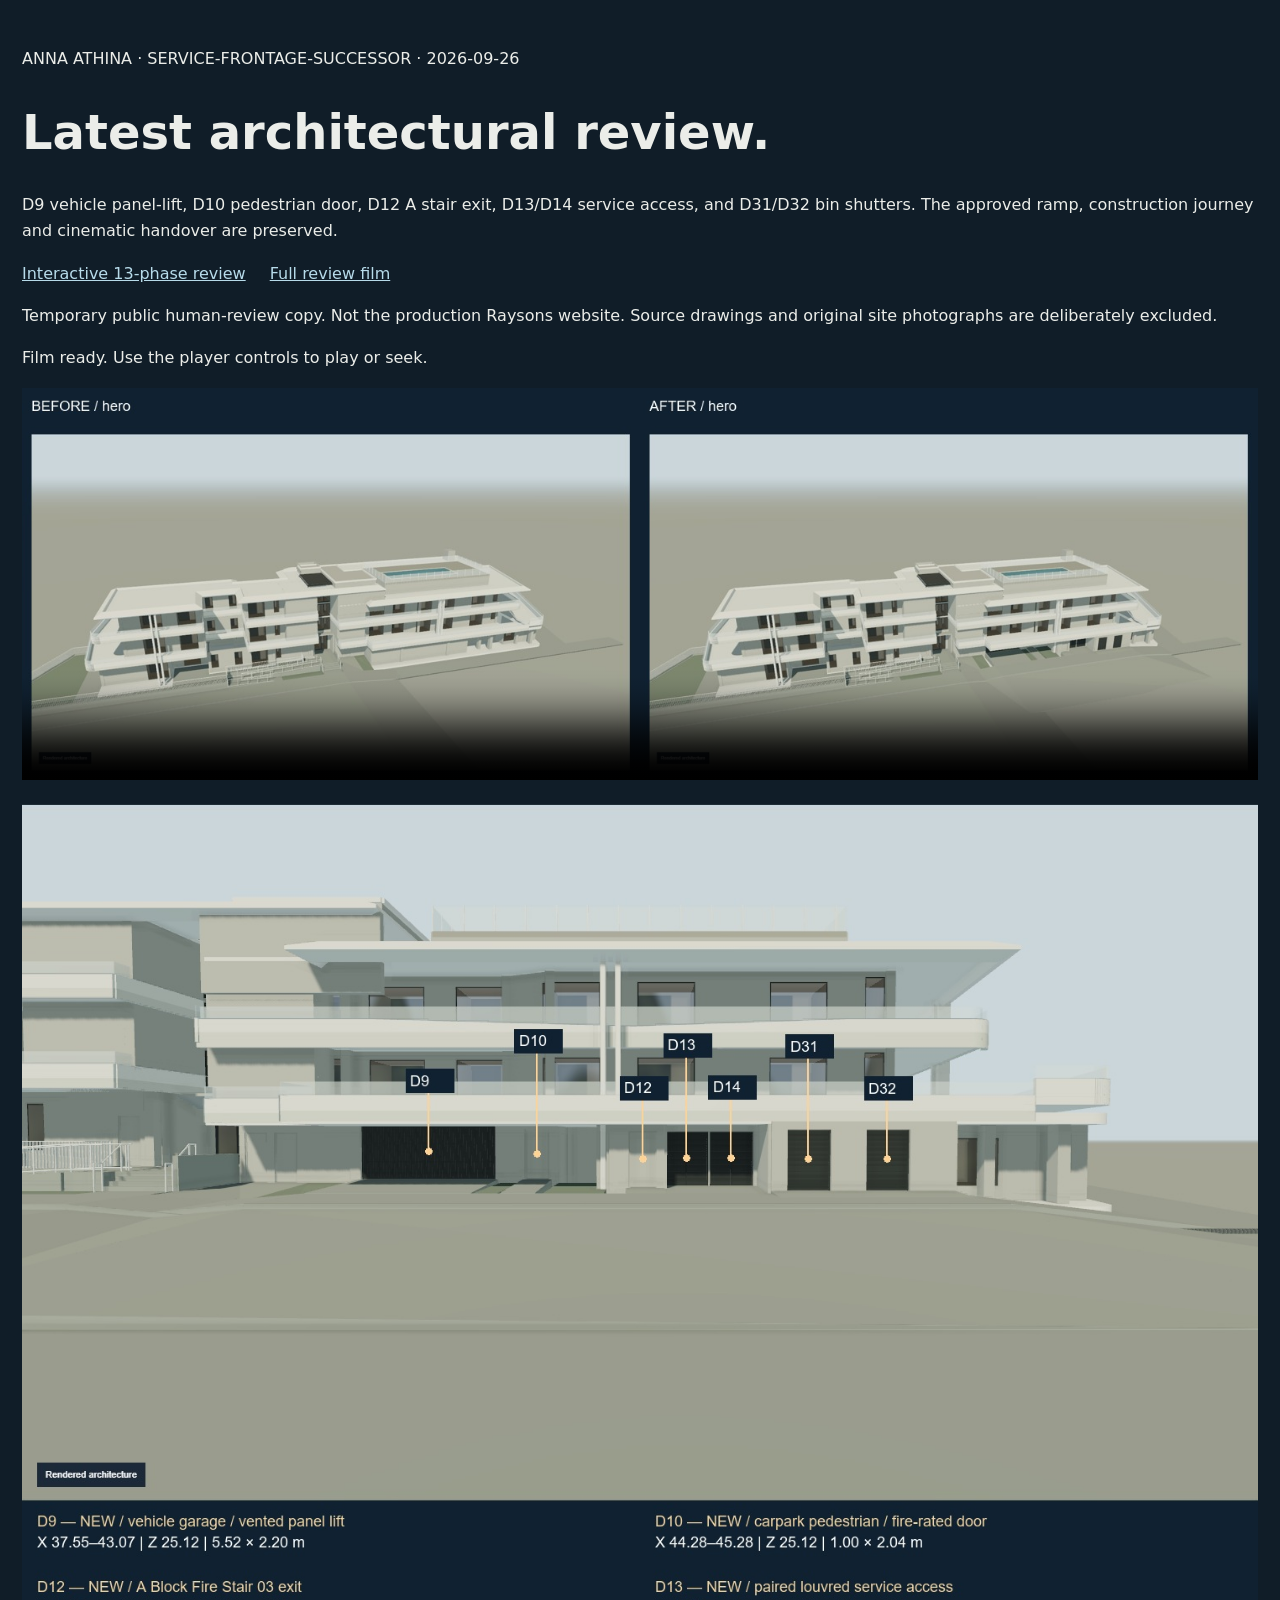
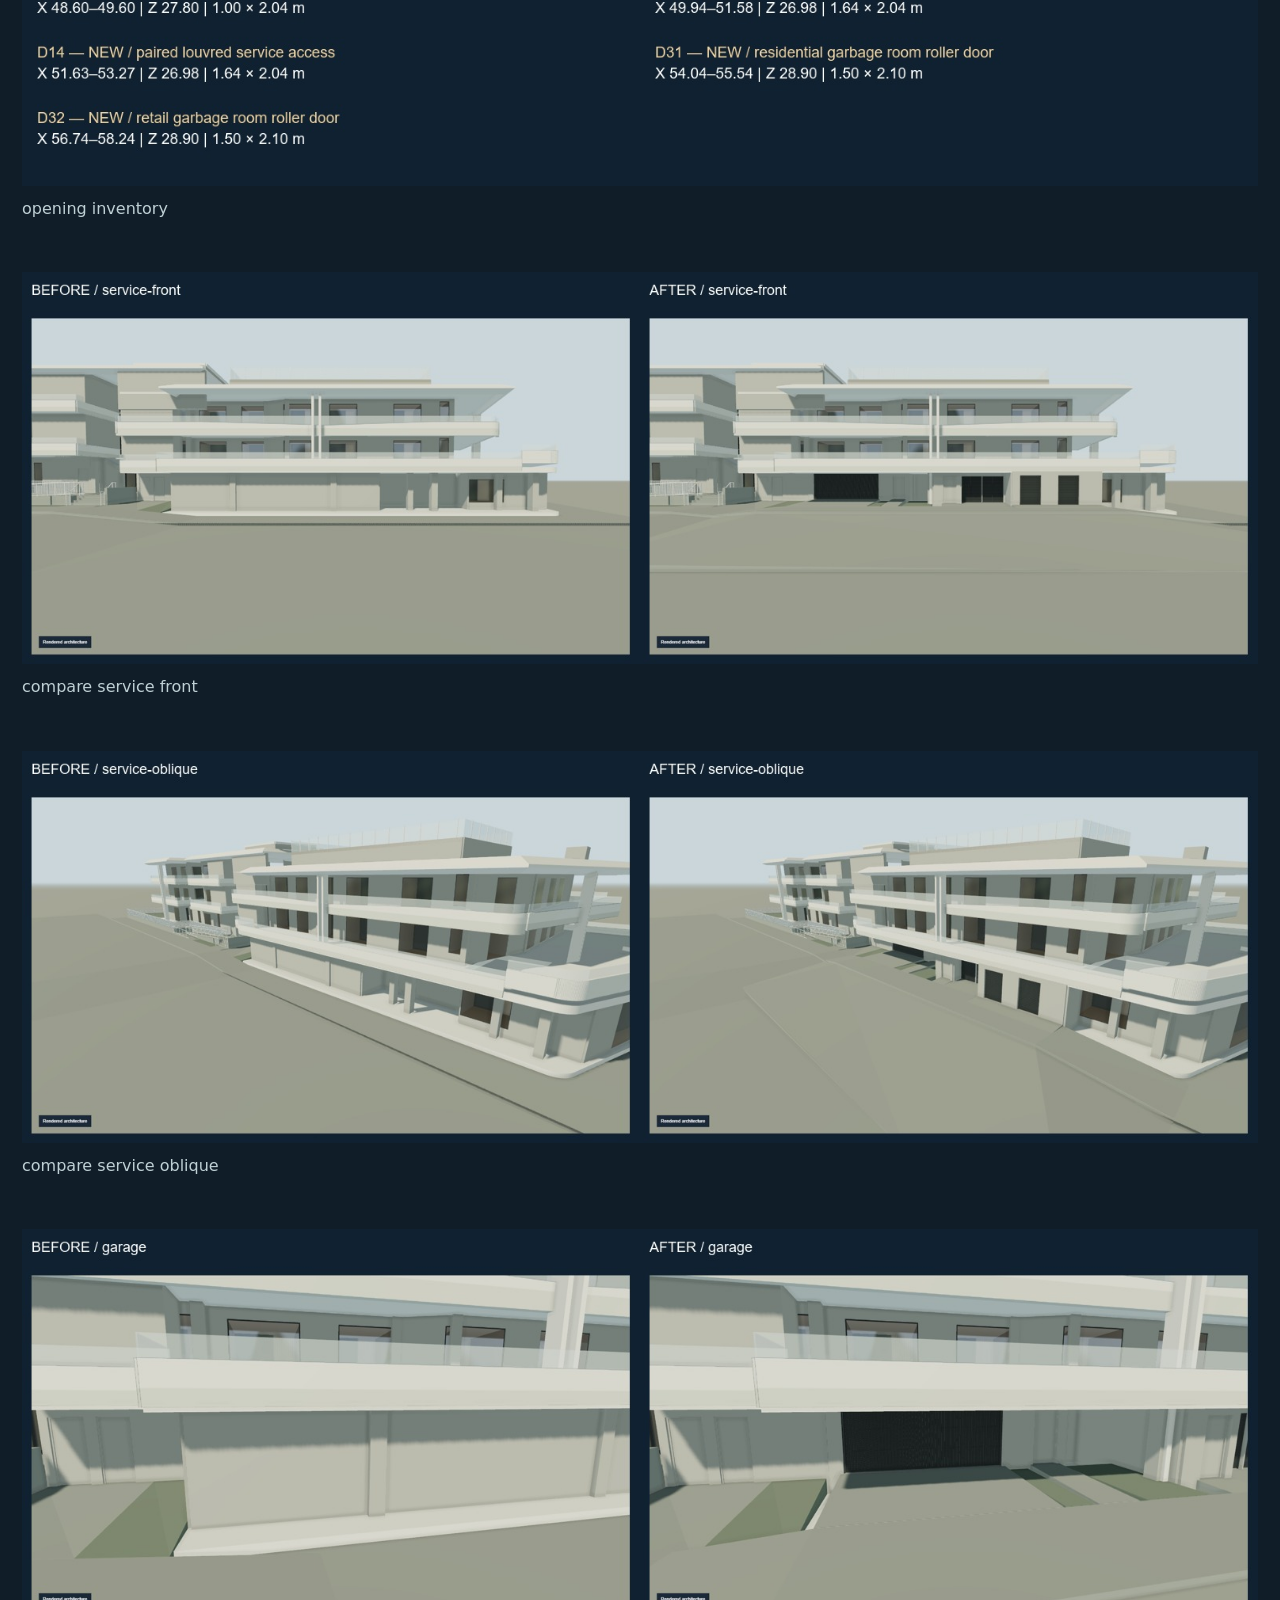
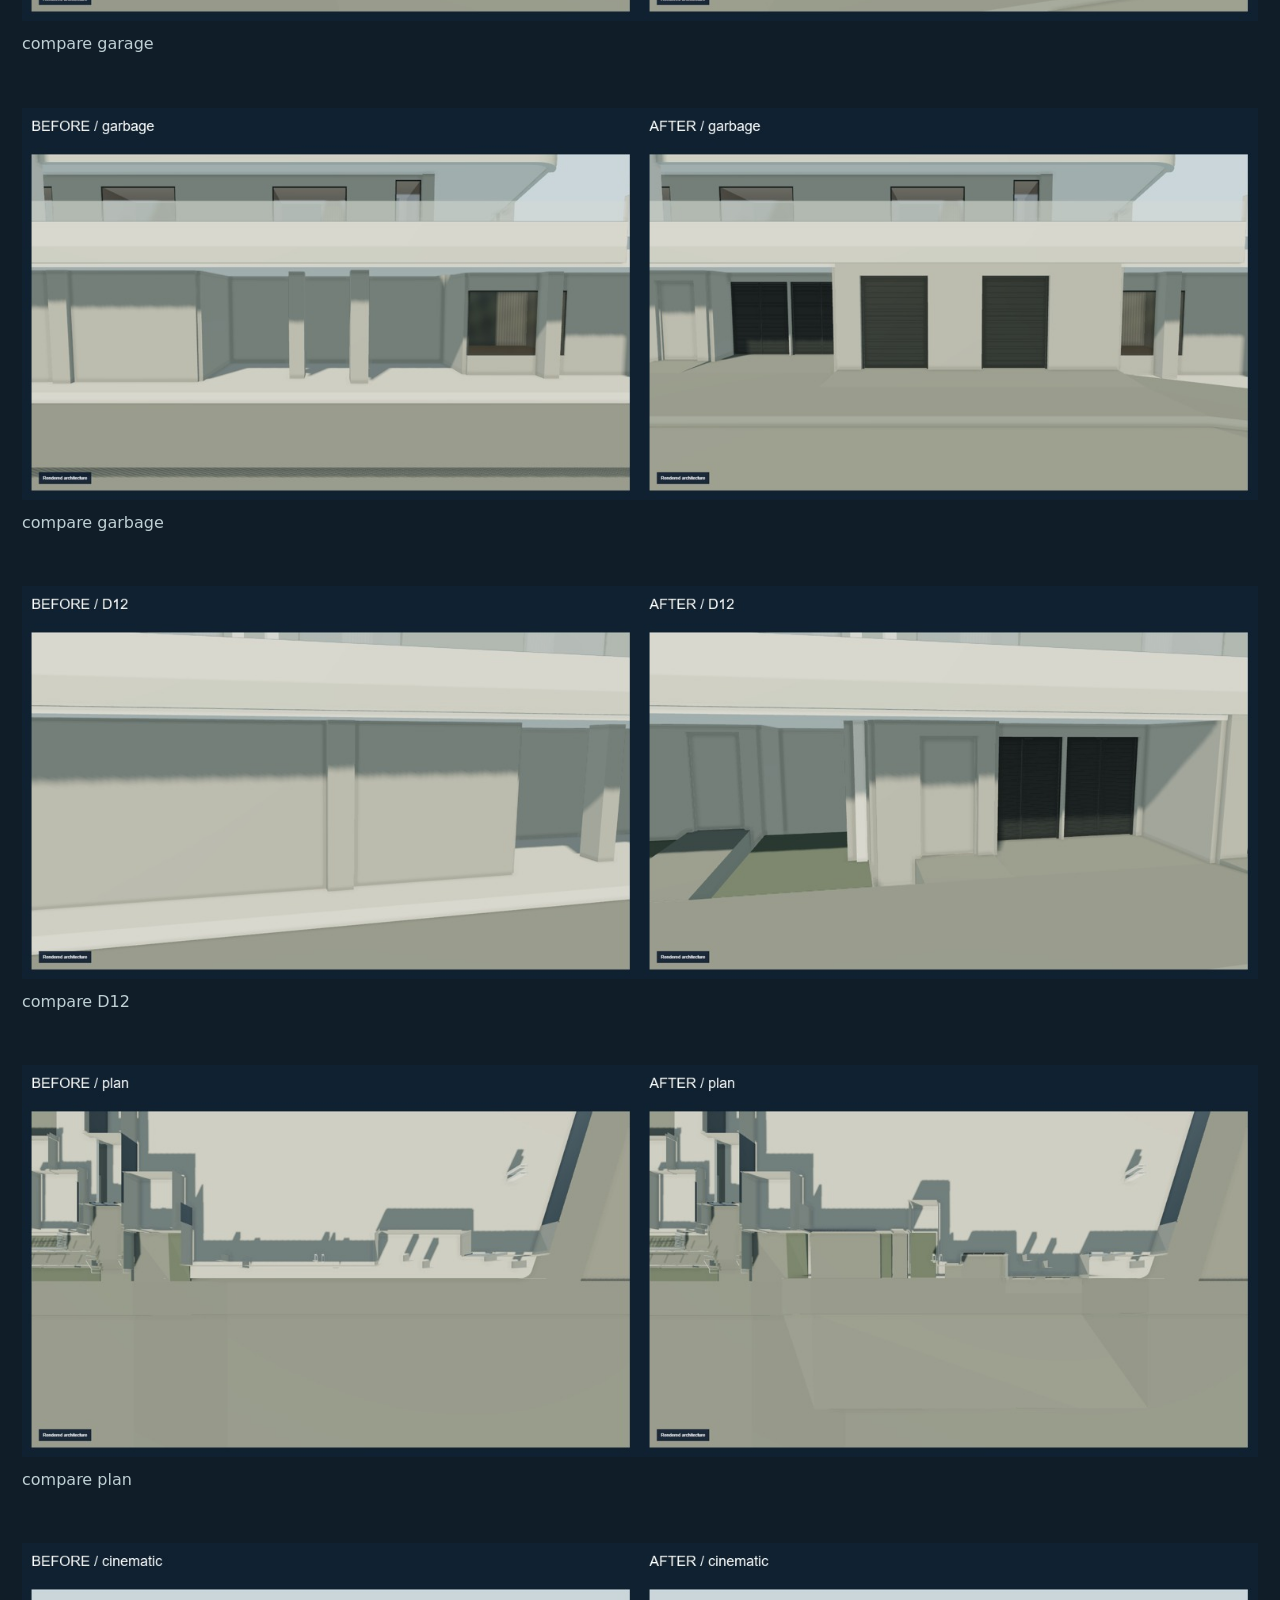
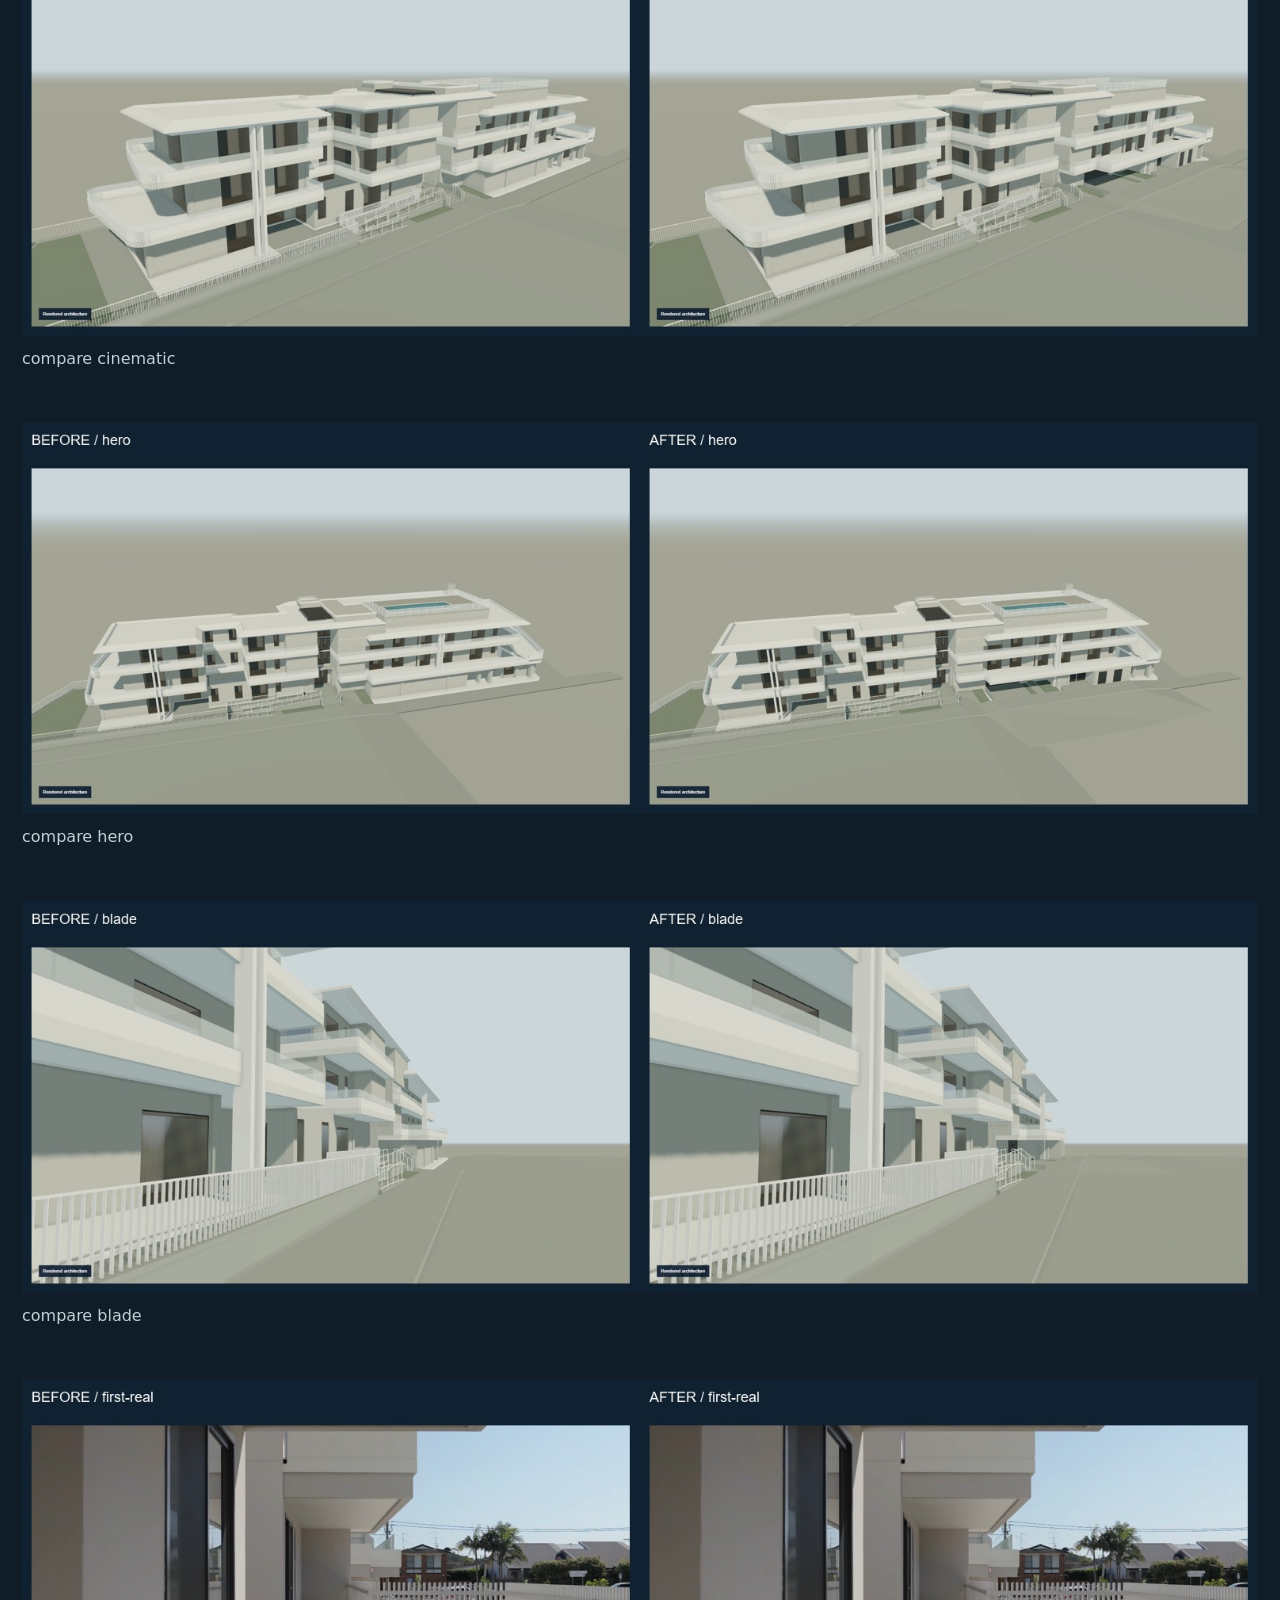
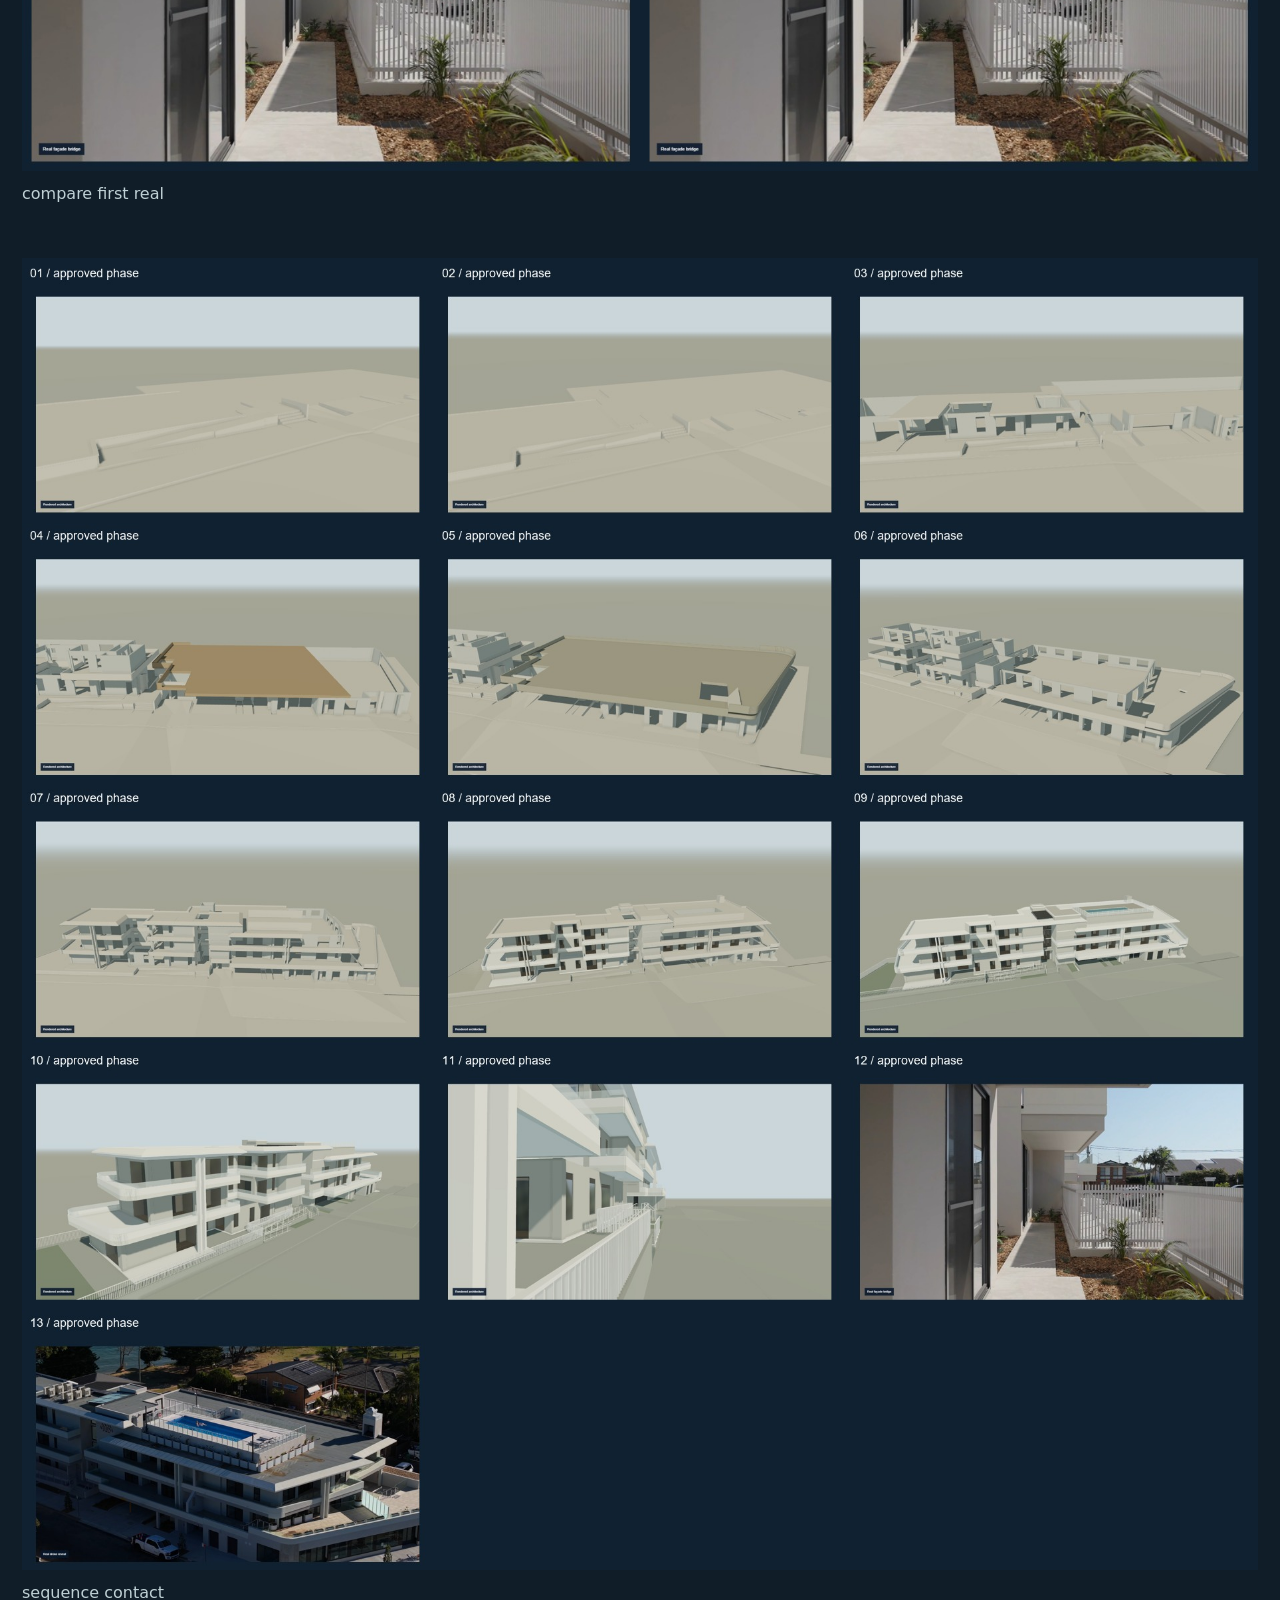
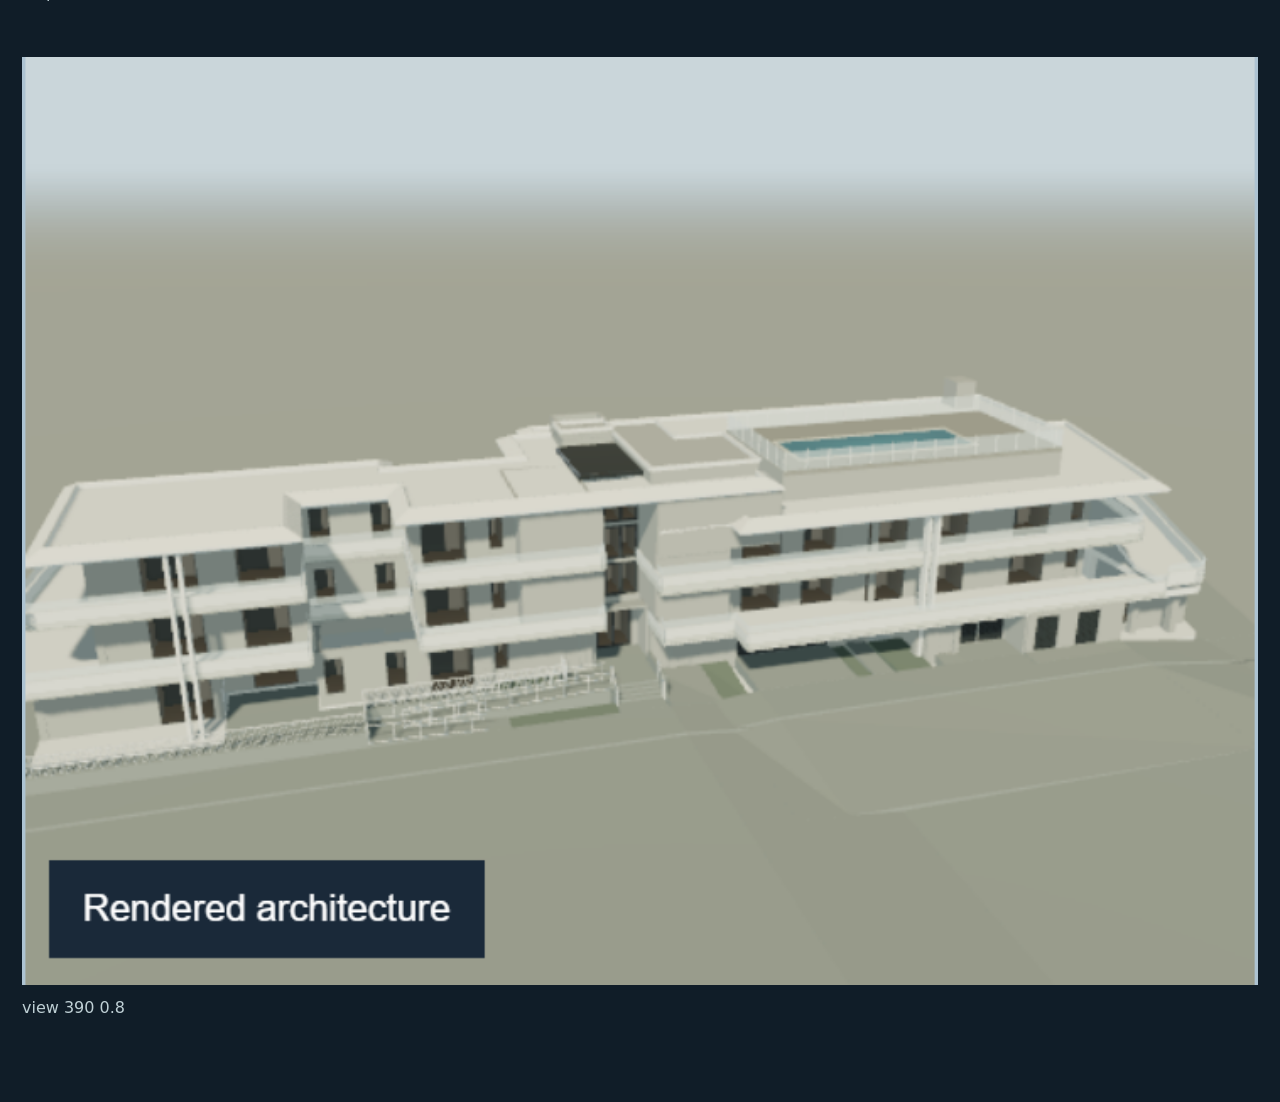
==== review.html @ c229a176 "Publish isolated service-frontage successor for human review (2026-09-26)" ====
<!doctype html><html lang="en"><head><meta charset="utf-8"><meta name="robots" content="noindex,nofollow,noarchive"><meta name="viewport" content="width=device-width,initial-scale=1"><title>Anna Athina — Service frontage successor review</title><link rel="icon" href="favicon.svg"><style>body{margin:0;background:#101d28;color:#ebede9;font:16px/1.65 system-ui}main{max-width:1240px;margin:auto;padding:30px 22px}h1{font-size:clamp(28px,4vw,48px);line-height:1.15}a{color:#b7dbea}nav{display:flex;gap:24px;flex-wrap:wrap}video,img{display:block;width:100%;height:auto;background:#172b3a}figure{margin:24px 0 40px}figcaption{color:#bfd0d5;padding:10px 0}</style></head><body><main><p>ANNA ATHINA · SERVICE-FRONTAGE-SUCCESSOR · 2026-09-26</p><h1>Latest architectural review.</h1><p>D9 vehicle panel-lift, D10 pedestrian door, D12 A stair exit, D13/D14 service access, and D31/D32 bin shutters. The approved ramp, construction journey and cinematic handover are preserved.</p><nav><a href="index.html">Interactive 13-phase review</a><a href="review-sequence.mp4">Full review film</a></nav><p>Temporary public human-review copy. Not the production Raysons website. Source drawings and original site photographs are deliberately excluded.</p><video controls playsinline preload="metadata" poster="comparisons/compare-hero.jpg"></video><figure><a href="comparisons/opening-inventory.jpg"><img loading="lazy" src="comparisons/opening-inventory.jpg" alt="opening inventory"></a><figcaption>opening inventory</figcaption></figure><figure><a href="comparisons/compare-service-front.jpg"><img loading="lazy" src="comparisons/compare-service-front.jpg" alt="compare service front"></a><figcaption>compare service front</figcaption></figure><figure><a href="comparisons/compare-service-oblique.jpg"><img loading="lazy" src="comparisons/compare-service-oblique.jpg" alt="compare service oblique"></a><figcaption>compare service oblique</figcaption></figure><figure><a href="comparisons/compare-garage.jpg"><img loading="lazy" src="comparisons/compare-garage.jpg" alt="compare garage"></a><figcaption>compare garage</figcaption></figure><figure><a href="comparisons/compare-garbage.jpg"><img loading="lazy" src="comparisons/compare-garbage.jpg" alt="compare garbage"></a><figcaption>compare garbage</figcaption></figure><figure><a href="comparisons/compare-D12.jpg"><img loading="lazy" src="comparisons/compare-D12.jpg" alt="compare D12"></a><figcaption>compare D12</figcaption></figure><figure><a href="comparisons/compare-plan.jpg"><img loading="lazy" src="comparisons/compare-plan.jpg" alt="compare plan"></a><figcaption>compare plan</figcaption></figure><figure><a href="comparisons/compare-cinematic.jpg"><img loading="lazy" src="comparisons/compare-cinematic.jpg" alt="compare cinematic"></a><figcaption>compare cinematic</figcaption></figure><figure><a href="comparisons/compare-hero.jpg"><img loading="lazy" src="comparisons/compare-hero.jpg" alt="compare hero"></a><figcaption>compare hero</figcaption></figure><figure><a href="comparisons/compare-blade.jpg"><img loading="lazy" src="comparisons/compare-blade.jpg" alt="compare blade"></a><figcaption>compare blade</figcaption></figure><figure><a href="comparisons/compare-first-real.jpg"><img loading="lazy" src="comparisons/compare-first-real.jpg" alt="compare first real"></a><figcaption>compare first real</figcaption></figure><figure><a href="comparisons/sequence-contact.jpg"><img loading="lazy" src="comparisons/sequence-contact.jpg" alt="sequence contact"></a><figcaption>sequence contact</figcaption></figure><figure><a href="comparisons/view-390-0.8.png"><img loading="lazy" src="comparisons/view-390-0.8.png" alt="view 390 0.8"></a><figcaption>view 390 0.8</figcaption></figure></main><script src="review-player.js"></script></body></html>
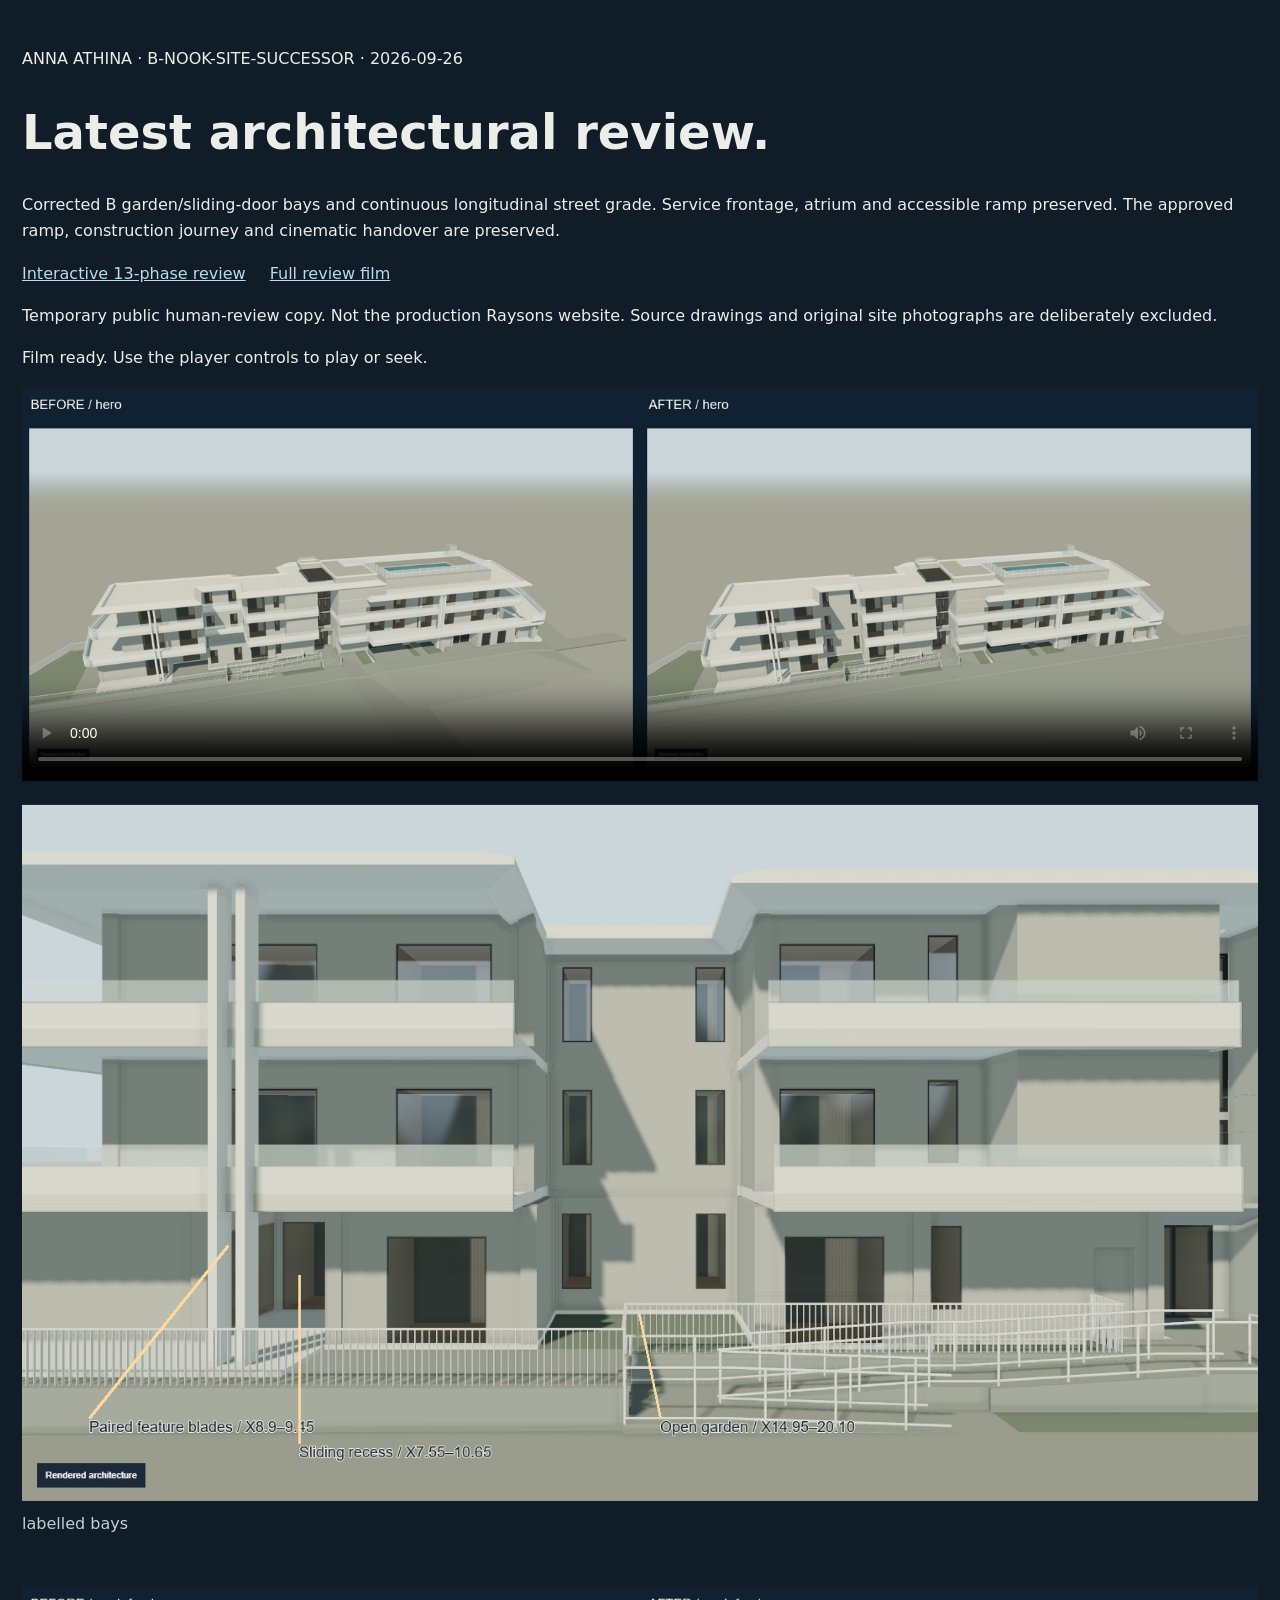
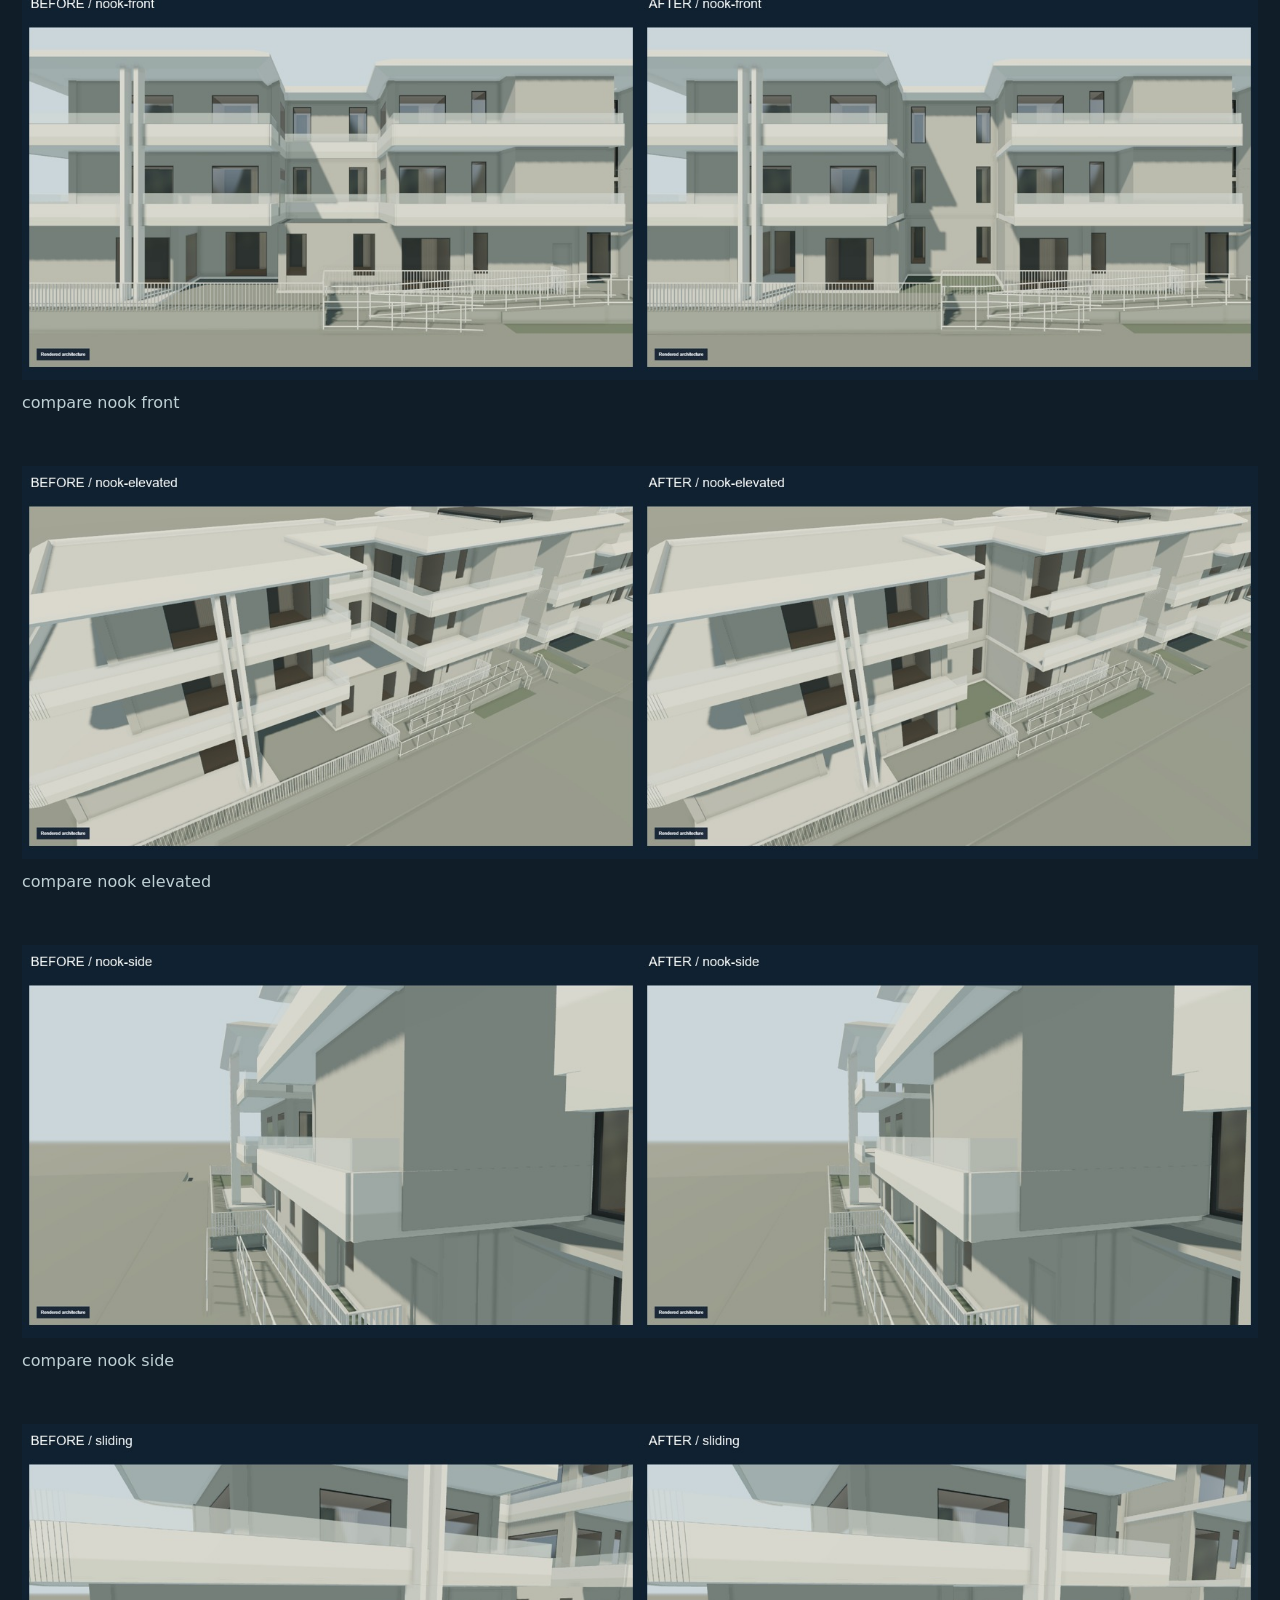
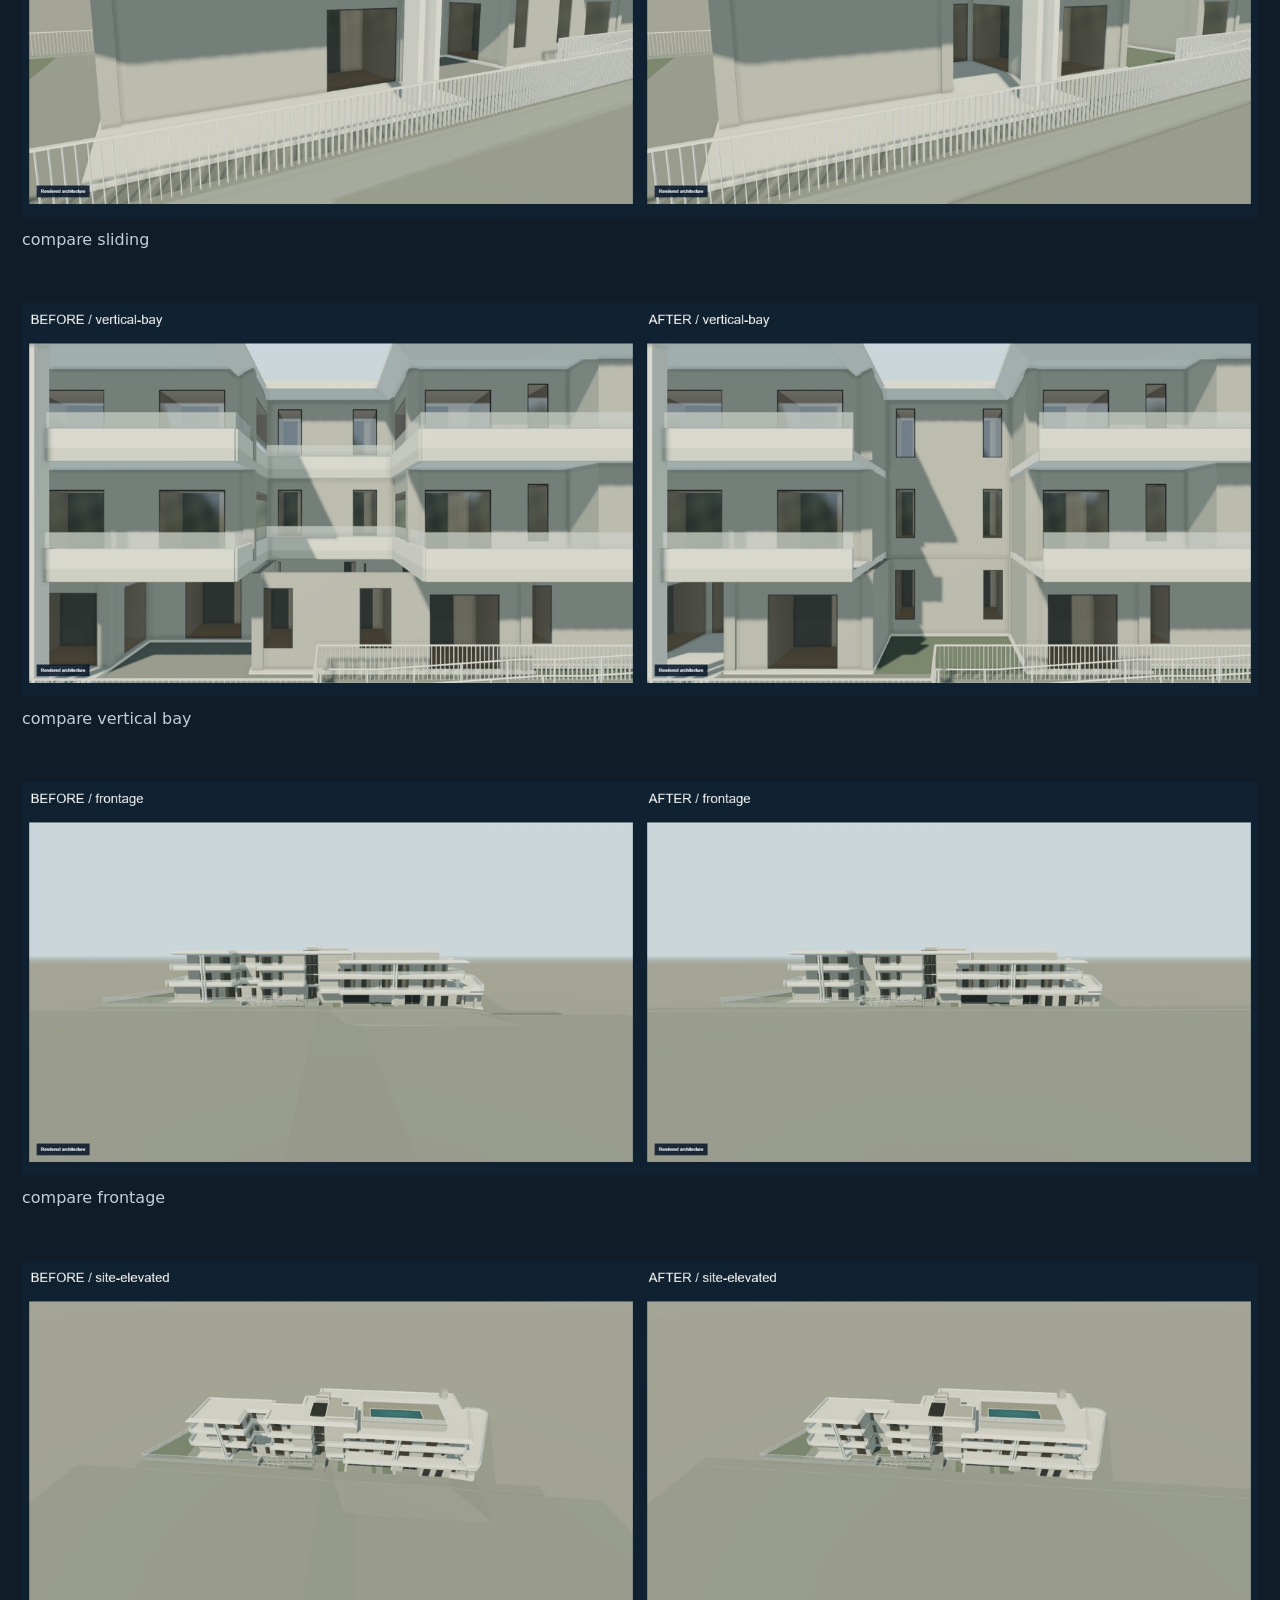
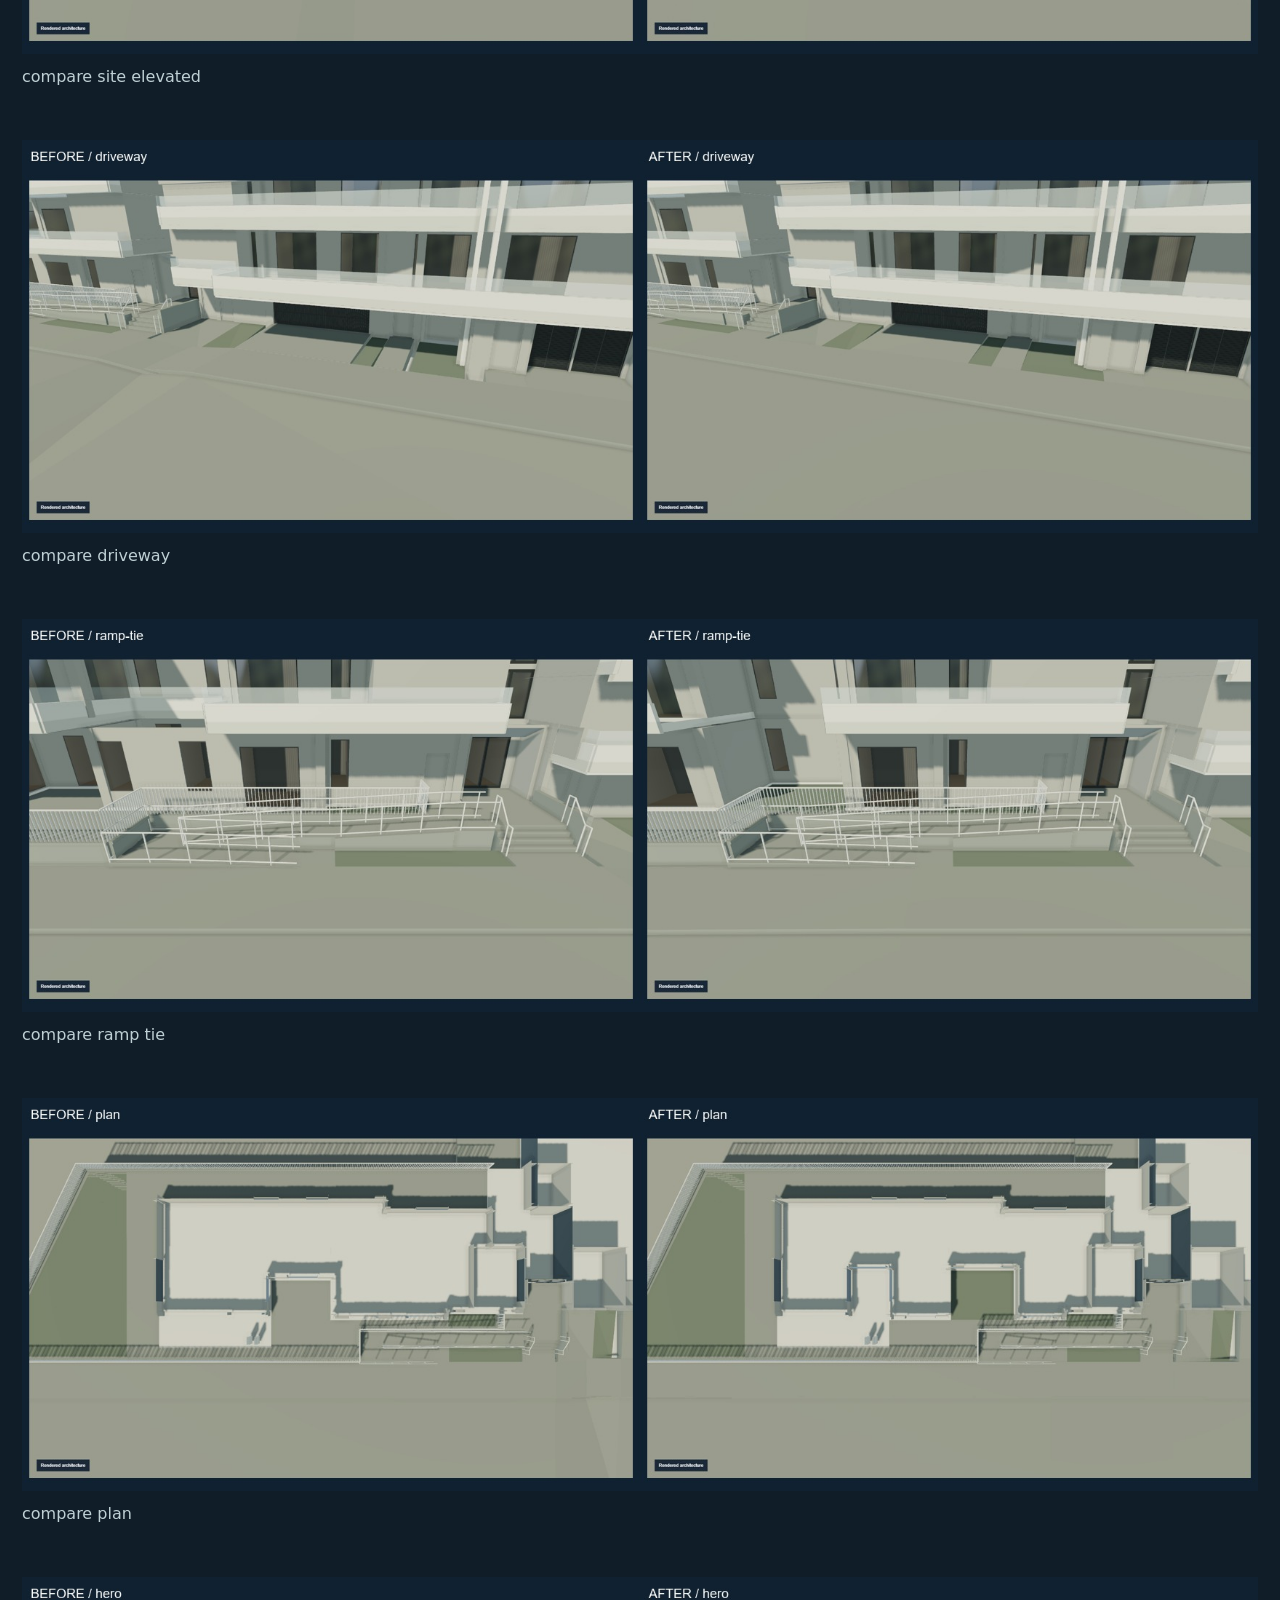
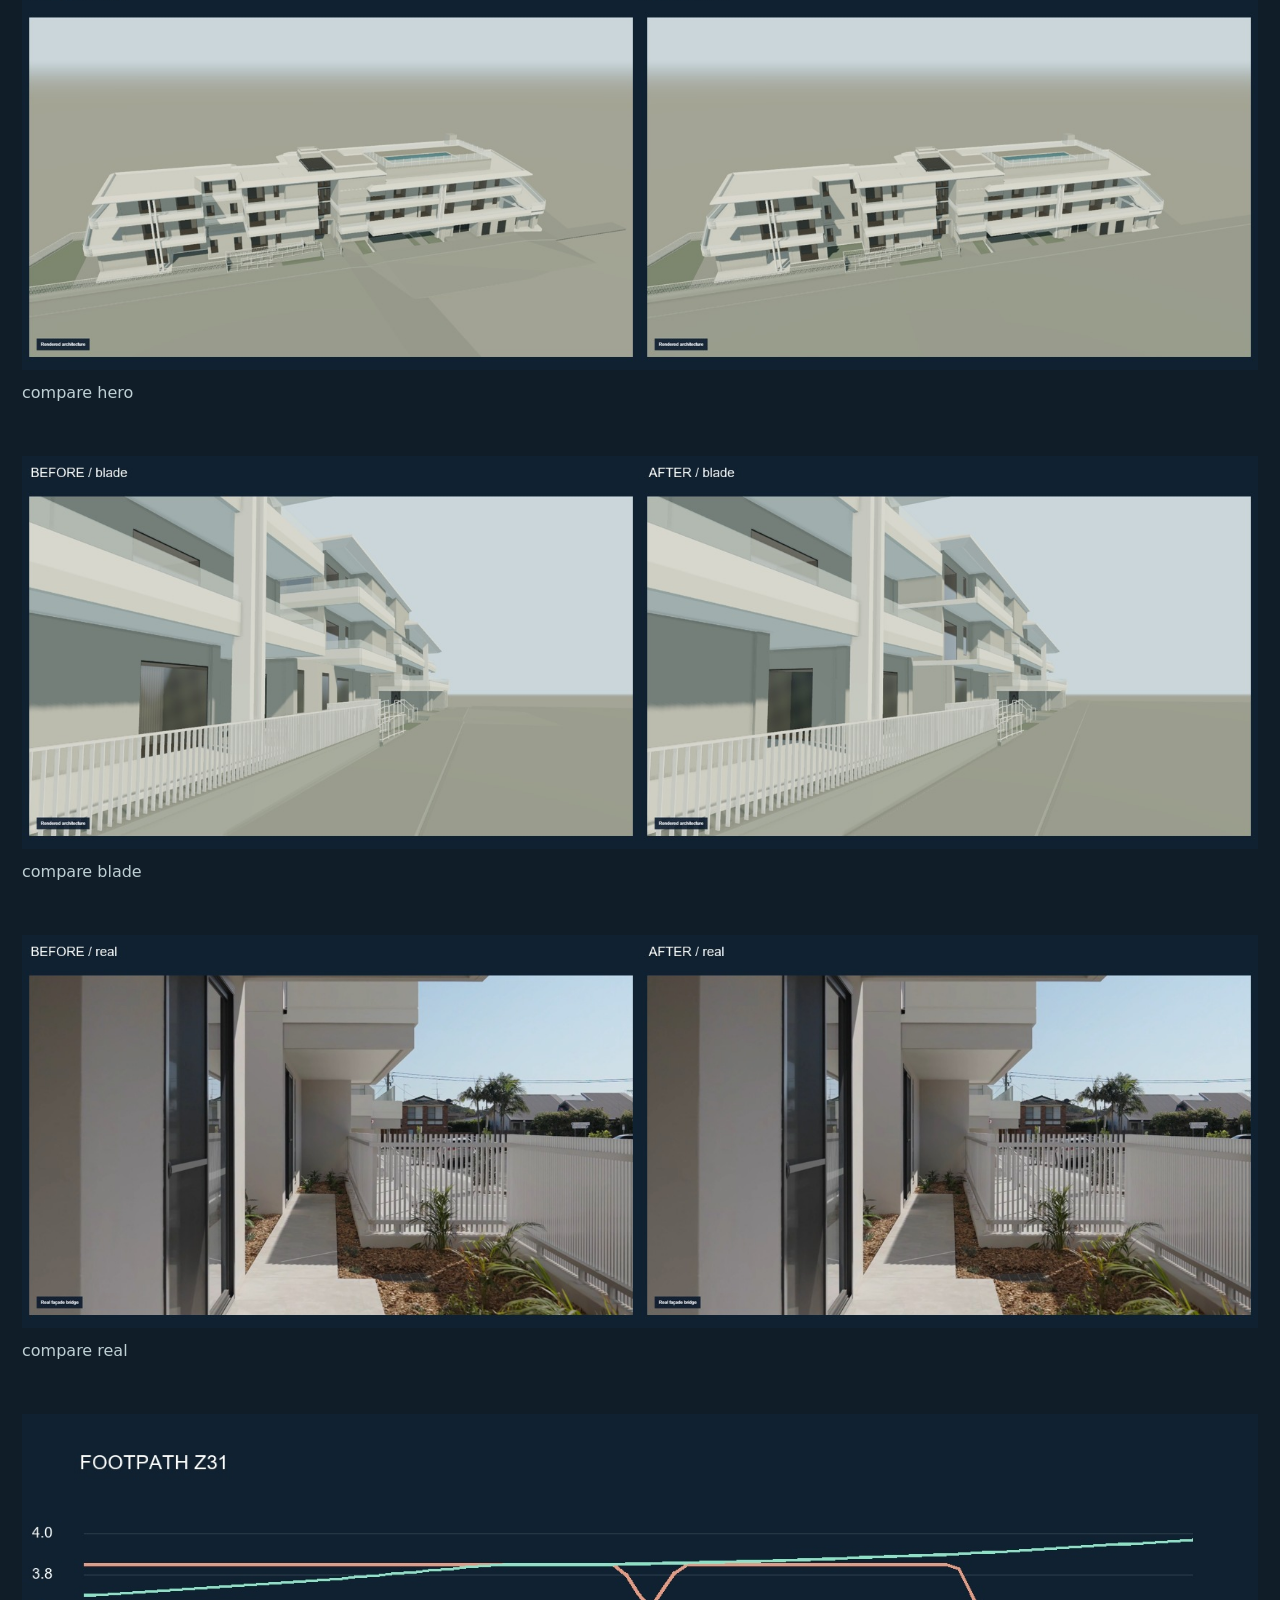
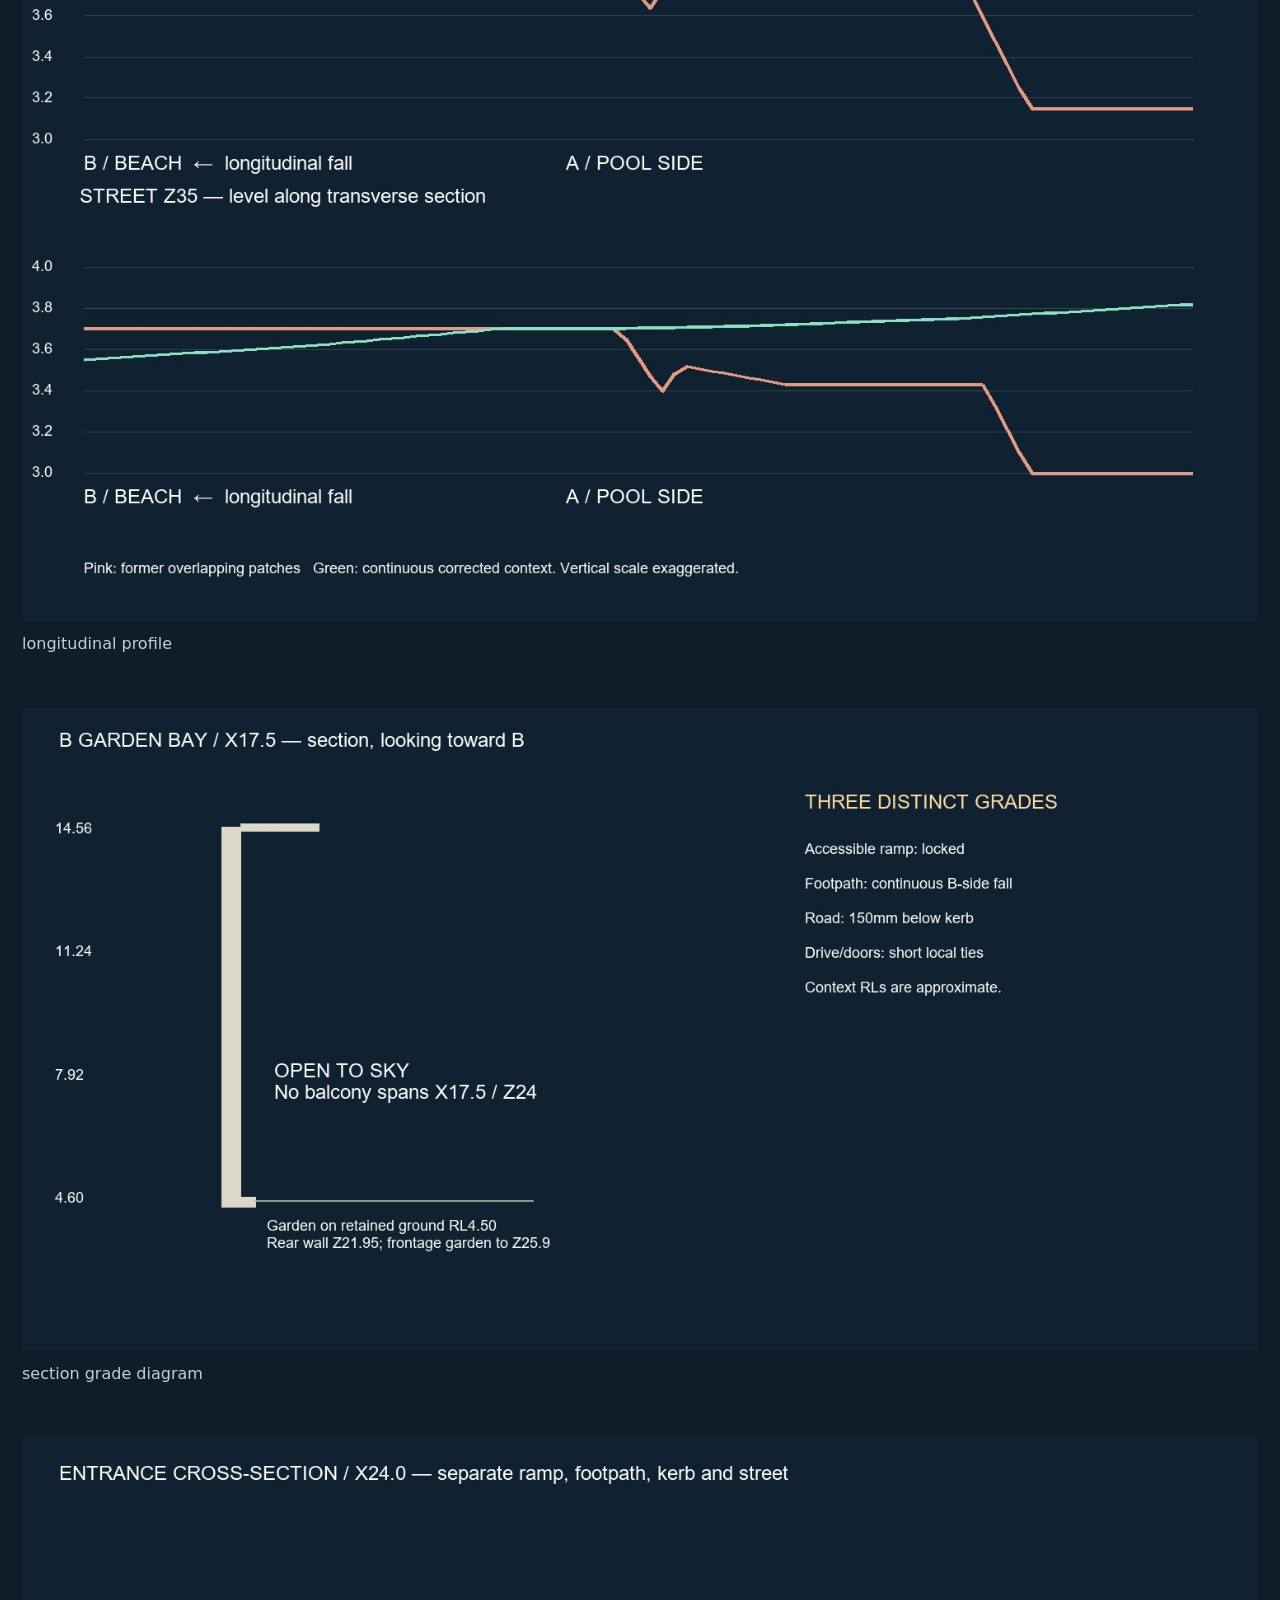
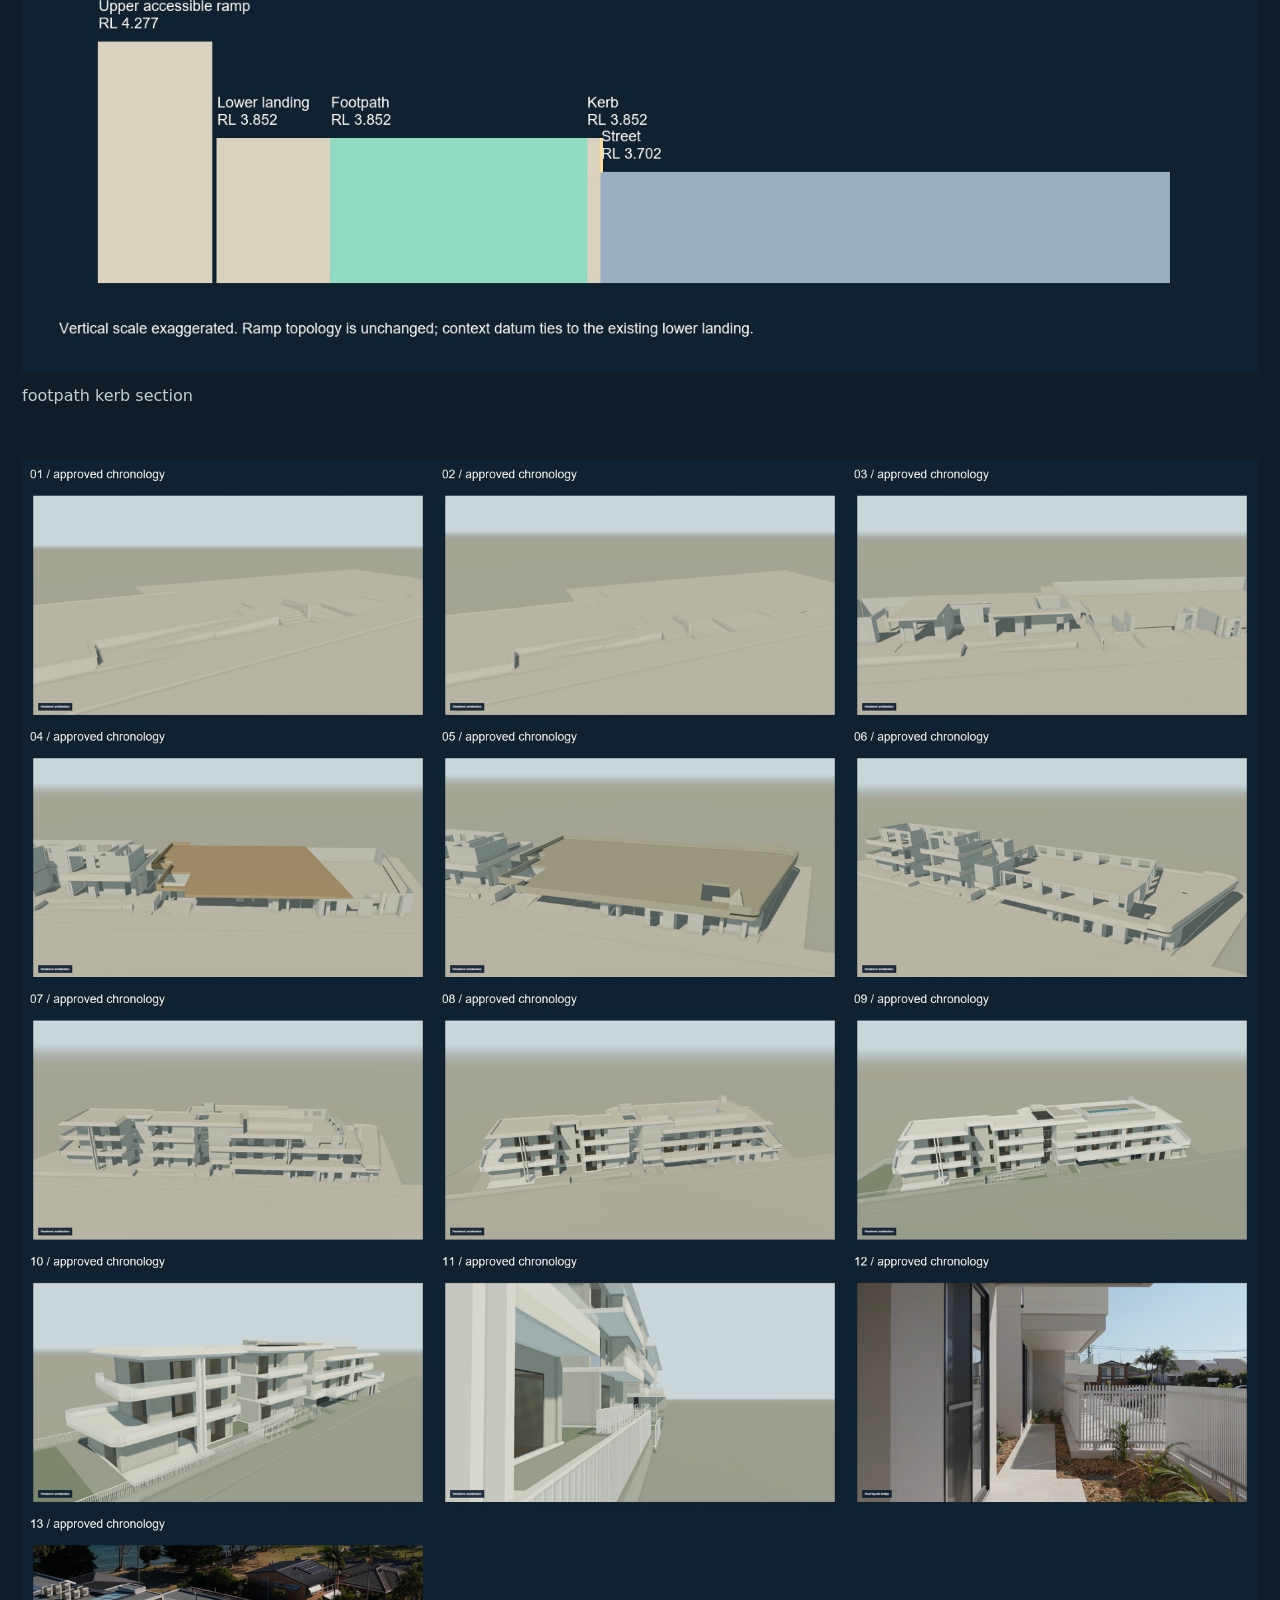
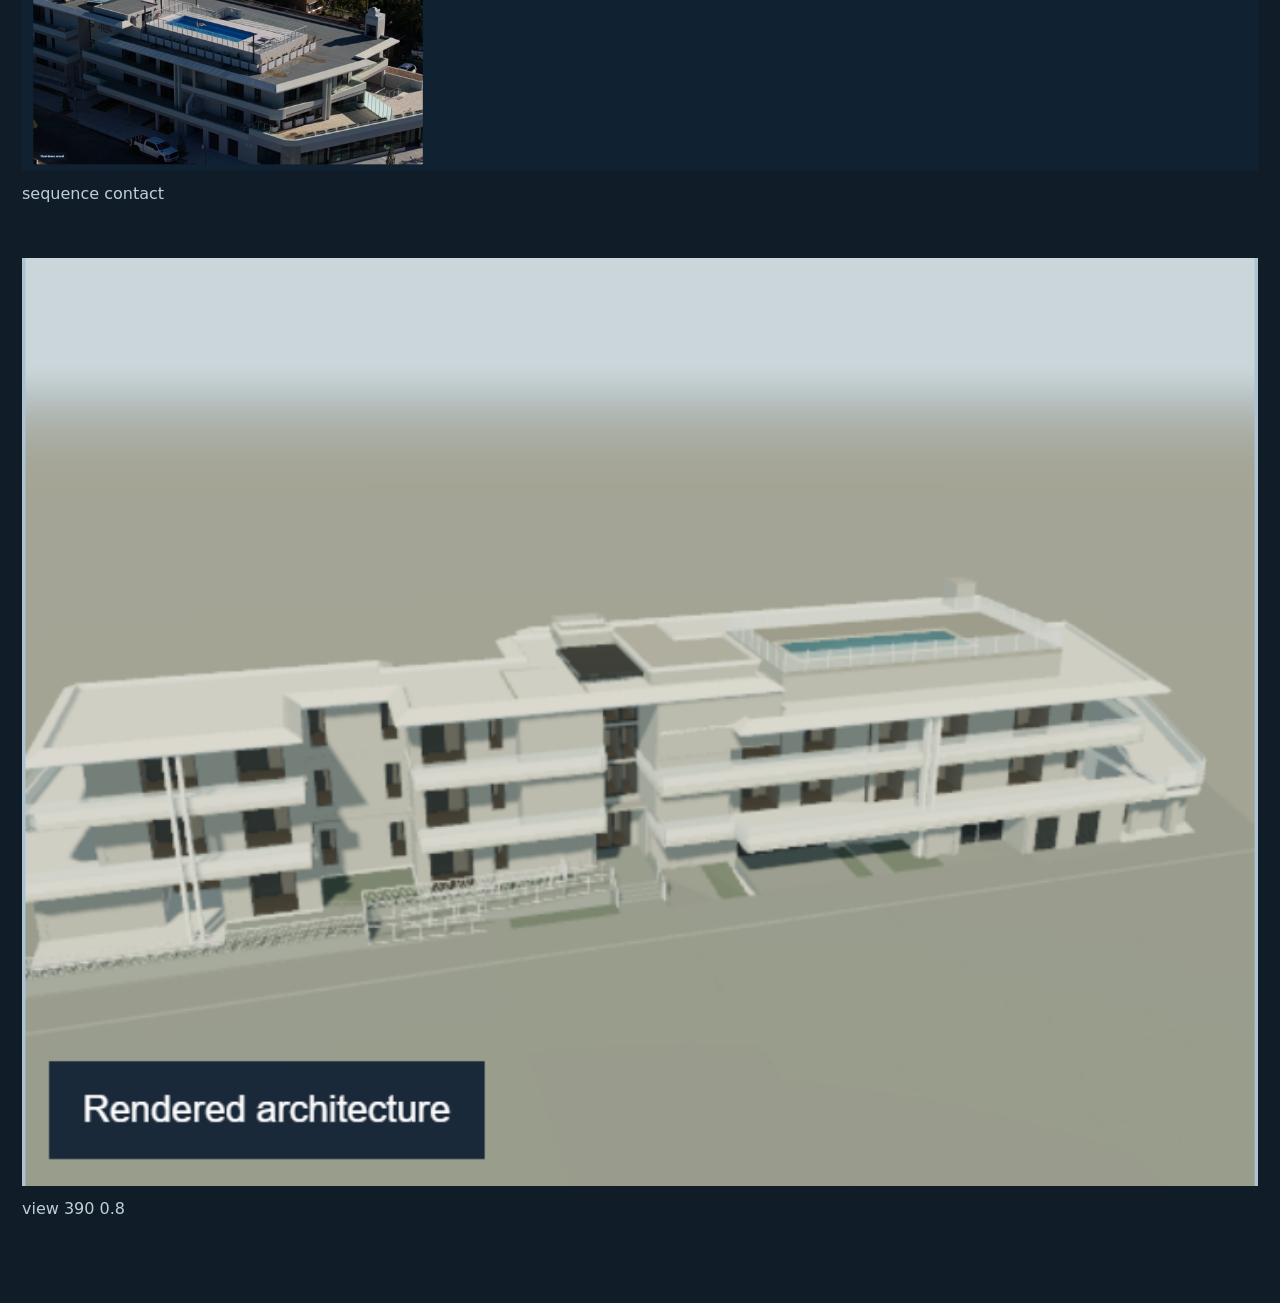
==== commit 52191eec: "Review: isolated B-block nook and longitudinal site-grade correction Publish sanitized b-nook-site-s" ====
--- a/review.html
+++ b/review.html
@@ -1 +1 @@
-<!doctype html><html lang="en"><head><meta charset="utf-8"><meta name="robots" content="noindex,nofollow,noarchive"><meta name="viewport" content="width=device-width,initial-scale=1"><title>Anna Athina — Service frontage successor review</title><link rel="icon" href="favicon.svg"><style>body{margin:0;background:#101d28;color:#ebede9;font:16px/1.65 system-ui}main{max-width:1240px;margin:auto;padding:30px 22px}h1{font-size:clamp(28px,4vw,48px);line-height:1.15}a{color:#b7dbea}nav{display:flex;gap:24px;flex-wrap:wrap}video,img{display:block;width:100%;height:auto;background:#172b3a}figure{margin:24px 0 40px}figcaption{color:#bfd0d5;padding:10px 0}</style></head><body><main><p>ANNA ATHINA · SERVICE-FRONTAGE-SUCCESSOR · 2026-09-26</p><h1>Latest architectural review.</h1><p>D9 vehicle panel-lift, D10 pedestrian door, D12 A stair exit, D13/D14 service access, and D31/D32 bin shutters. The approved ramp, construction journey and cinematic handover are preserved.</p><nav><a href="index.html">Interactive 13-phase review</a><a href="review-sequence.mp4">Full review film</a></nav><p>Temporary public human-review copy. Not the production Raysons website. Source drawings and original site photographs are deliberately excluded.</p><video controls playsinline preload="metadata" poster="comparisons/compare-hero.jpg"></video><figure><a href="comparisons/opening-inventory.jpg"><img loading="lazy" src="comparisons/opening-inventory.jpg" alt="opening inventory"></a><figcaption>opening inventory</figcaption></figure><figure><a href="comparisons/compare-service-front.jpg"><img loading="lazy" src="comparisons/compare-service-front.jpg" alt="compare service front"></a><figcaption>compare service front</figcaption></figure><figure><a href="comparisons/compare-service-oblique.jpg"><img loading="lazy" src="comparisons/compare-service-oblique.jpg" alt="compare service oblique"></a><figcaption>compare service oblique</figcaption></figure><figure><a href="comparisons/compare-garage.jpg"><img loading="lazy" src="comparisons/compare-garage.jpg" alt="compare garage"></a><figcaption>compare garage</figcaption></figure><figure><a href="comparisons/compare-garbage.jpg"><img loading="lazy" src="comparisons/compare-garbage.jpg" alt="compare garbage"></a><figcaption>compare garbage</figcaption></figure><figure><a href="comparisons/compare-D12.jpg"><img loading="lazy" src="comparisons/compare-D12.jpg" alt="compare D12"></a><figcaption>compare D12</figcaption></figure><figure><a href="comparisons/compare-plan.jpg"><img loading="lazy" src="comparisons/compare-plan.jpg" alt="compare plan"></a><figcaption>compare plan</figcaption></figure><figure><a href="comparisons/compare-cinematic.jpg"><img loading="lazy" src="comparisons/compare-cinematic.jpg" alt="compare cinematic"></a><figcaption>compare cinematic</figcaption></figure><figure><a href="comparisons/compare-hero.jpg"><img loading="lazy" src="comparisons/compare-hero.jpg" alt="compare hero"></a><figcaption>compare hero</figcaption></figure><figure><a href="comparisons/compare-blade.jpg"><img loading="lazy" src="comparisons/compare-blade.jpg" alt="compare blade"></a><figcaption>compare blade</figcaption></figure><figure><a href="comparisons/compare-first-real.jpg"><img loading="lazy" src="comparisons/compare-first-real.jpg" alt="compare first real"></a><figcaption>compare first real</figcaption></figure><figure><a href="comparisons/sequence-contact.jpg"><img loading="lazy" src="comparisons/sequence-contact.jpg" alt="sequence contact"></a><figcaption>sequence contact</figcaption></figure><figure><a href="comparisons/view-390-0.8.png"><img loading="lazy" src="comparisons/view-390-0.8.png" alt="view 390 0.8"></a><figcaption>view 390 0.8</figcaption></figure></main><script src="review-player.js"></script></body></html>+<!doctype html><html lang="en"><head><meta charset="utf-8"><meta name="robots" content="noindex,nofollow,noarchive"><meta name="viewport" content="width=device-width,initial-scale=1"><title>Anna Athina — B nook and site successor review</title><link rel="icon" href="favicon.svg"><style>body{margin:0;background:#101d28;color:#ebede9;font:16px/1.65 system-ui}main{max-width:1240px;margin:auto;padding:30px 22px}h1{font-size:clamp(28px,4vw,48px);line-height:1.15}a{color:#b7dbea}nav{display:flex;gap:24px;flex-wrap:wrap}video,img{display:block;width:100%;height:auto;background:#172b3a}figure{margin:24px 0 40px}figcaption{color:#bfd0d5;padding:10px 0}</style></head><body><main><p>ANNA ATHINA · B-NOOK-SITE-SUCCESSOR · 2026-09-26</p><h1>Latest architectural review.</h1><p>Corrected B garden/sliding-door bays and continuous longitudinal street grade. Service frontage, atrium and accessible ramp preserved. The approved ramp, construction journey and cinematic handover are preserved.</p><nav><a href="index.html">Interactive 13-phase review</a><a href="review-sequence.mp4">Full review film</a></nav><p>Temporary public human-review copy. Not the production Raysons website. Source drawings and original site photographs are deliberately excluded.</p><video controls playsinline preload="metadata" poster="comparisons/compare-hero.jpg"></video><figure><a href="comparisons/labelled-bays.jpg"><img loading="lazy" src="comparisons/labelled-bays.jpg" alt="labelled bays"></a><figcaption>labelled bays</figcaption></figure><figure><a href="comparisons/compare-nook-front.jpg"><img loading="lazy" src="comparisons/compare-nook-front.jpg" alt="compare nook front"></a><figcaption>compare nook front</figcaption></figure><figure><a href="comparisons/compare-nook-elevated.jpg"><img loading="lazy" src="comparisons/compare-nook-elevated.jpg" alt="compare nook elevated"></a><figcaption>compare nook elevated</figcaption></figure><figure><a href="comparisons/compare-nook-side.jpg"><img loading="lazy" src="comparisons/compare-nook-side.jpg" alt="compare nook side"></a><figcaption>compare nook side</figcaption></figure><figure><a href="comparisons/compare-sliding.jpg"><img loading="lazy" src="comparisons/compare-sliding.jpg" alt="compare sliding"></a><figcaption>compare sliding</figcaption></figure><figure><a href="comparisons/compare-vertical-bay.jpg"><img loading="lazy" src="comparisons/compare-vertical-bay.jpg" alt="compare vertical bay"></a><figcaption>compare vertical bay</figcaption></figure><figure><a href="comparisons/compare-frontage.jpg"><img loading="lazy" src="comparisons/compare-frontage.jpg" alt="compare frontage"></a><figcaption>compare frontage</figcaption></figure><figure><a href="comparisons/compare-site-elevated.jpg"><img loading="lazy" src="comparisons/compare-site-elevated.jpg" alt="compare site elevated"></a><figcaption>compare site elevated</figcaption></figure><figure><a href="comparisons/compare-driveway.jpg"><img loading="lazy" src="comparisons/compare-driveway.jpg" alt="compare driveway"></a><figcaption>compare driveway</figcaption></figure><figure><a href="comparisons/compare-ramp-tie.jpg"><img loading="lazy" src="comparisons/compare-ramp-tie.jpg" alt="compare ramp tie"></a><figcaption>compare ramp tie</figcaption></figure><figure><a href="comparisons/compare-plan.jpg"><img loading="lazy" src="comparisons/compare-plan.jpg" alt="compare plan"></a><figcaption>compare plan</figcaption></figure><figure><a href="comparisons/compare-hero.jpg"><img loading="lazy" src="comparisons/compare-hero.jpg" alt="compare hero"></a><figcaption>compare hero</figcaption></figure><figure><a href="comparisons/compare-blade.jpg"><img loading="lazy" src="comparisons/compare-blade.jpg" alt="compare blade"></a><figcaption>compare blade</figcaption></figure><figure><a href="comparisons/compare-real.jpg"><img loading="lazy" src="comparisons/compare-real.jpg" alt="compare real"></a><figcaption>compare real</figcaption></figure><figure><a href="comparisons/longitudinal-profile.jpg"><img loading="lazy" src="comparisons/longitudinal-profile.jpg" alt="longitudinal profile"></a><figcaption>longitudinal profile</figcaption></figure><figure><a href="comparisons/section-grade-diagram.jpg"><img loading="lazy" src="comparisons/section-grade-diagram.jpg" alt="section grade diagram"></a><figcaption>section grade diagram</figcaption></figure><figure><a href="comparisons/footpath-kerb-section.jpg"><img loading="lazy" src="comparisons/footpath-kerb-section.jpg" alt="footpath kerb section"></a><figcaption>footpath kerb section</figcaption></figure><figure><a href="comparisons/sequence-contact.jpg"><img loading="lazy" src="comparisons/sequence-contact.jpg" alt="sequence contact"></a><figcaption>sequence contact</figcaption></figure><figure><a href="comparisons/view-390-0.8.png"><img loading="lazy" src="comparisons/view-390-0.8.png" alt="view 390 0.8"></a><figcaption>view 390 0.8</figcaption></figure></main><script src="review-player.js"></script></body></html>
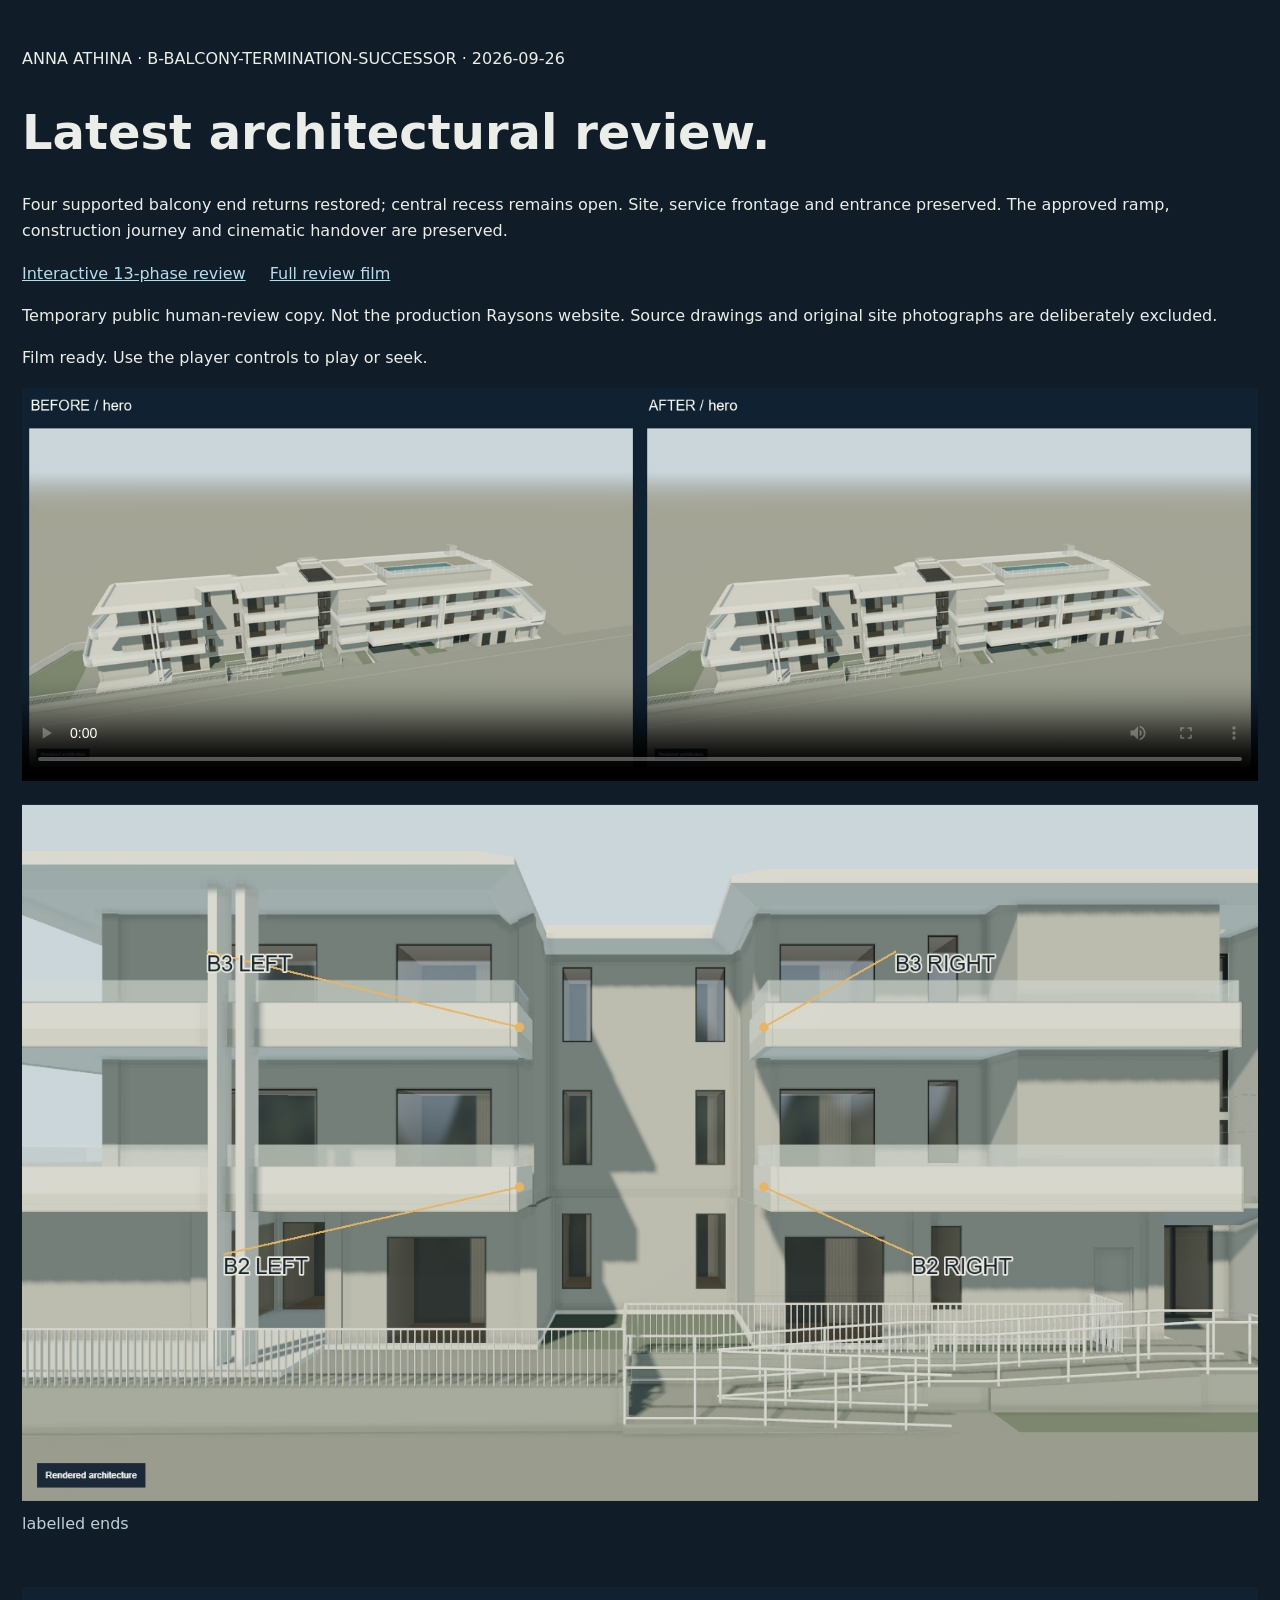
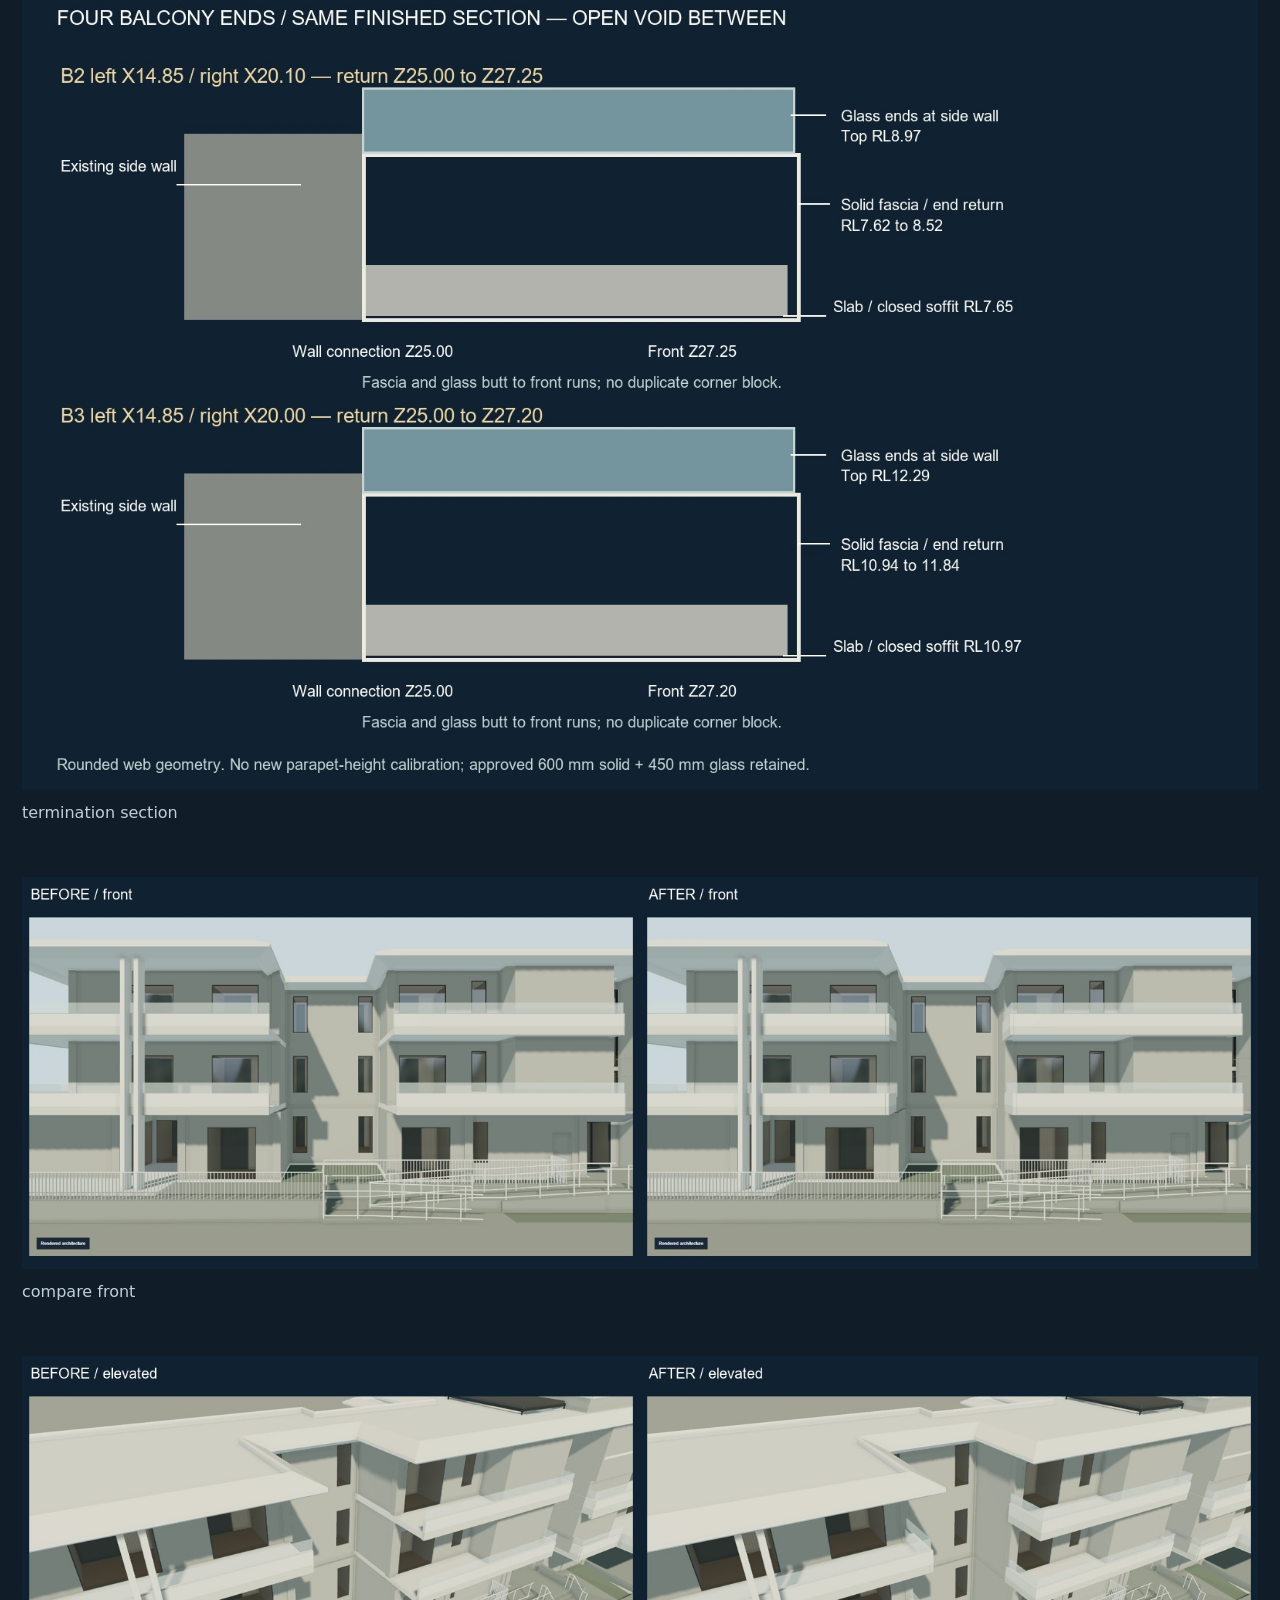
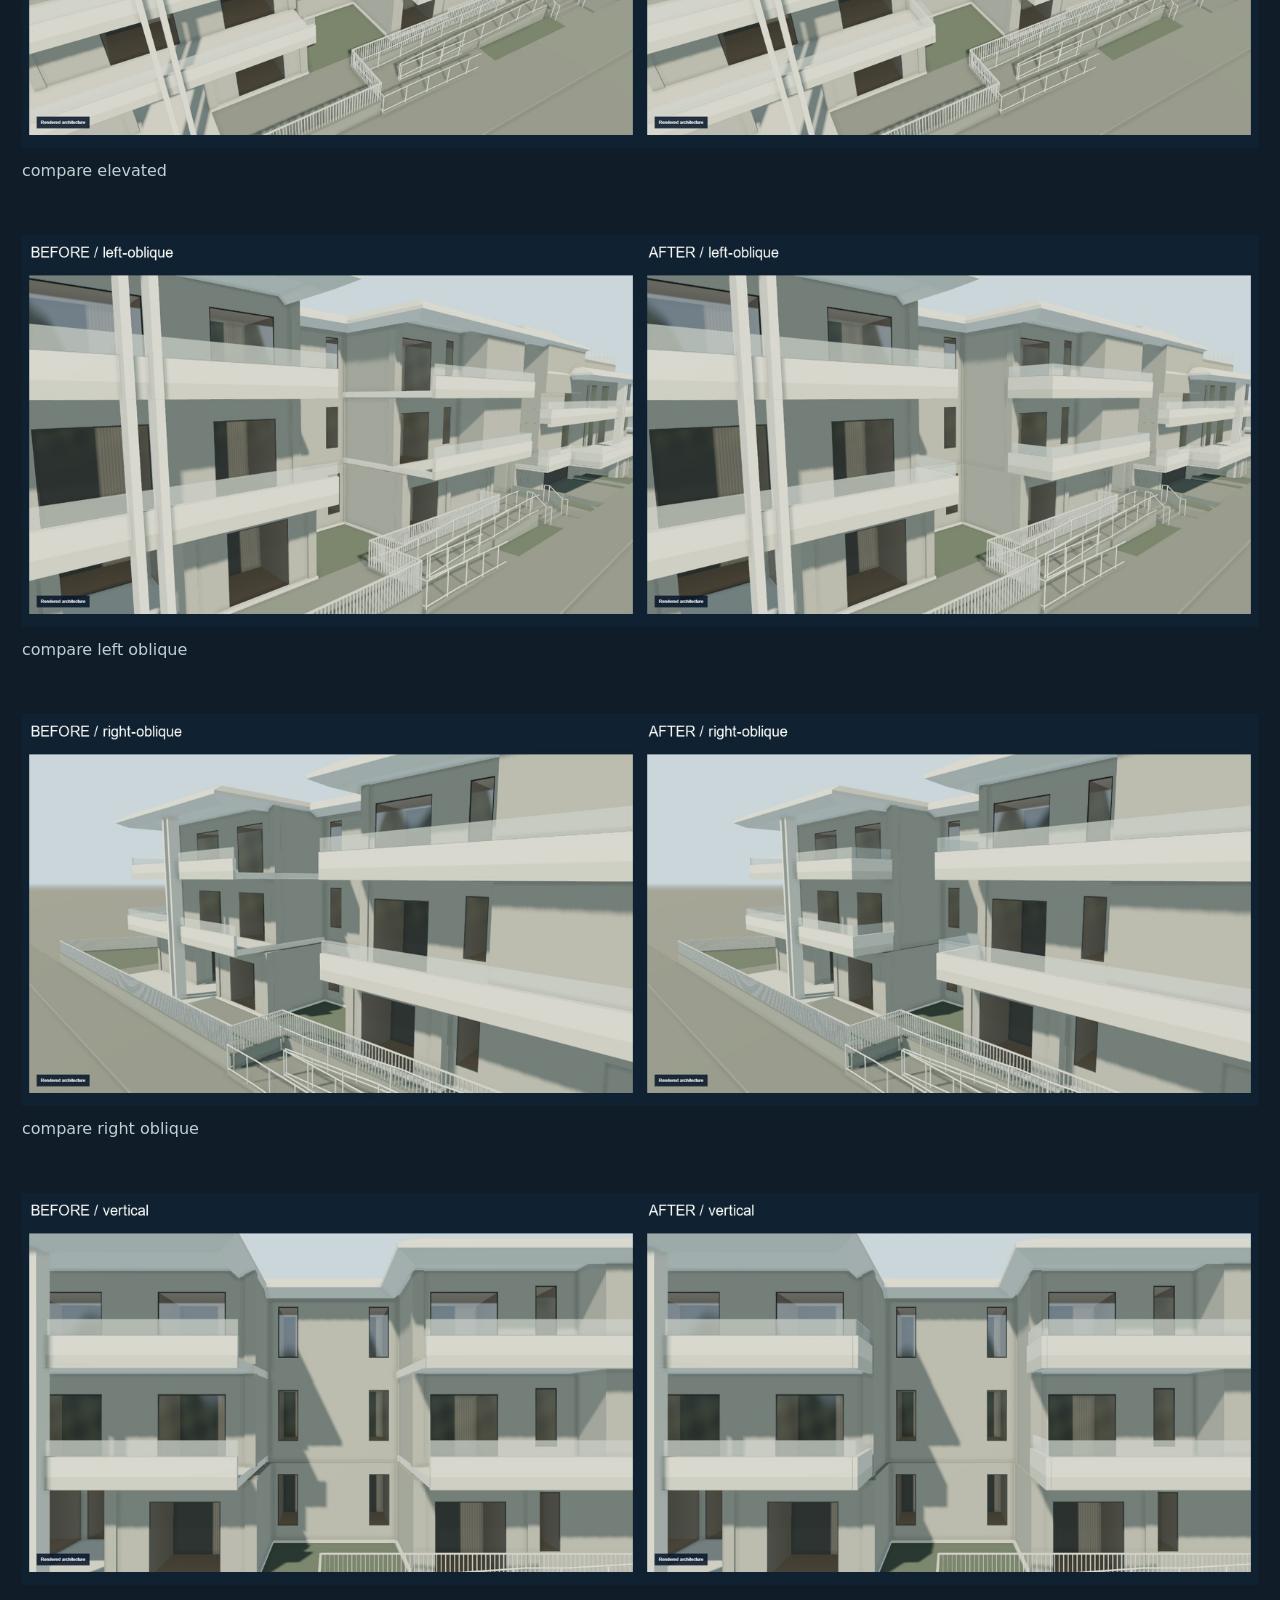
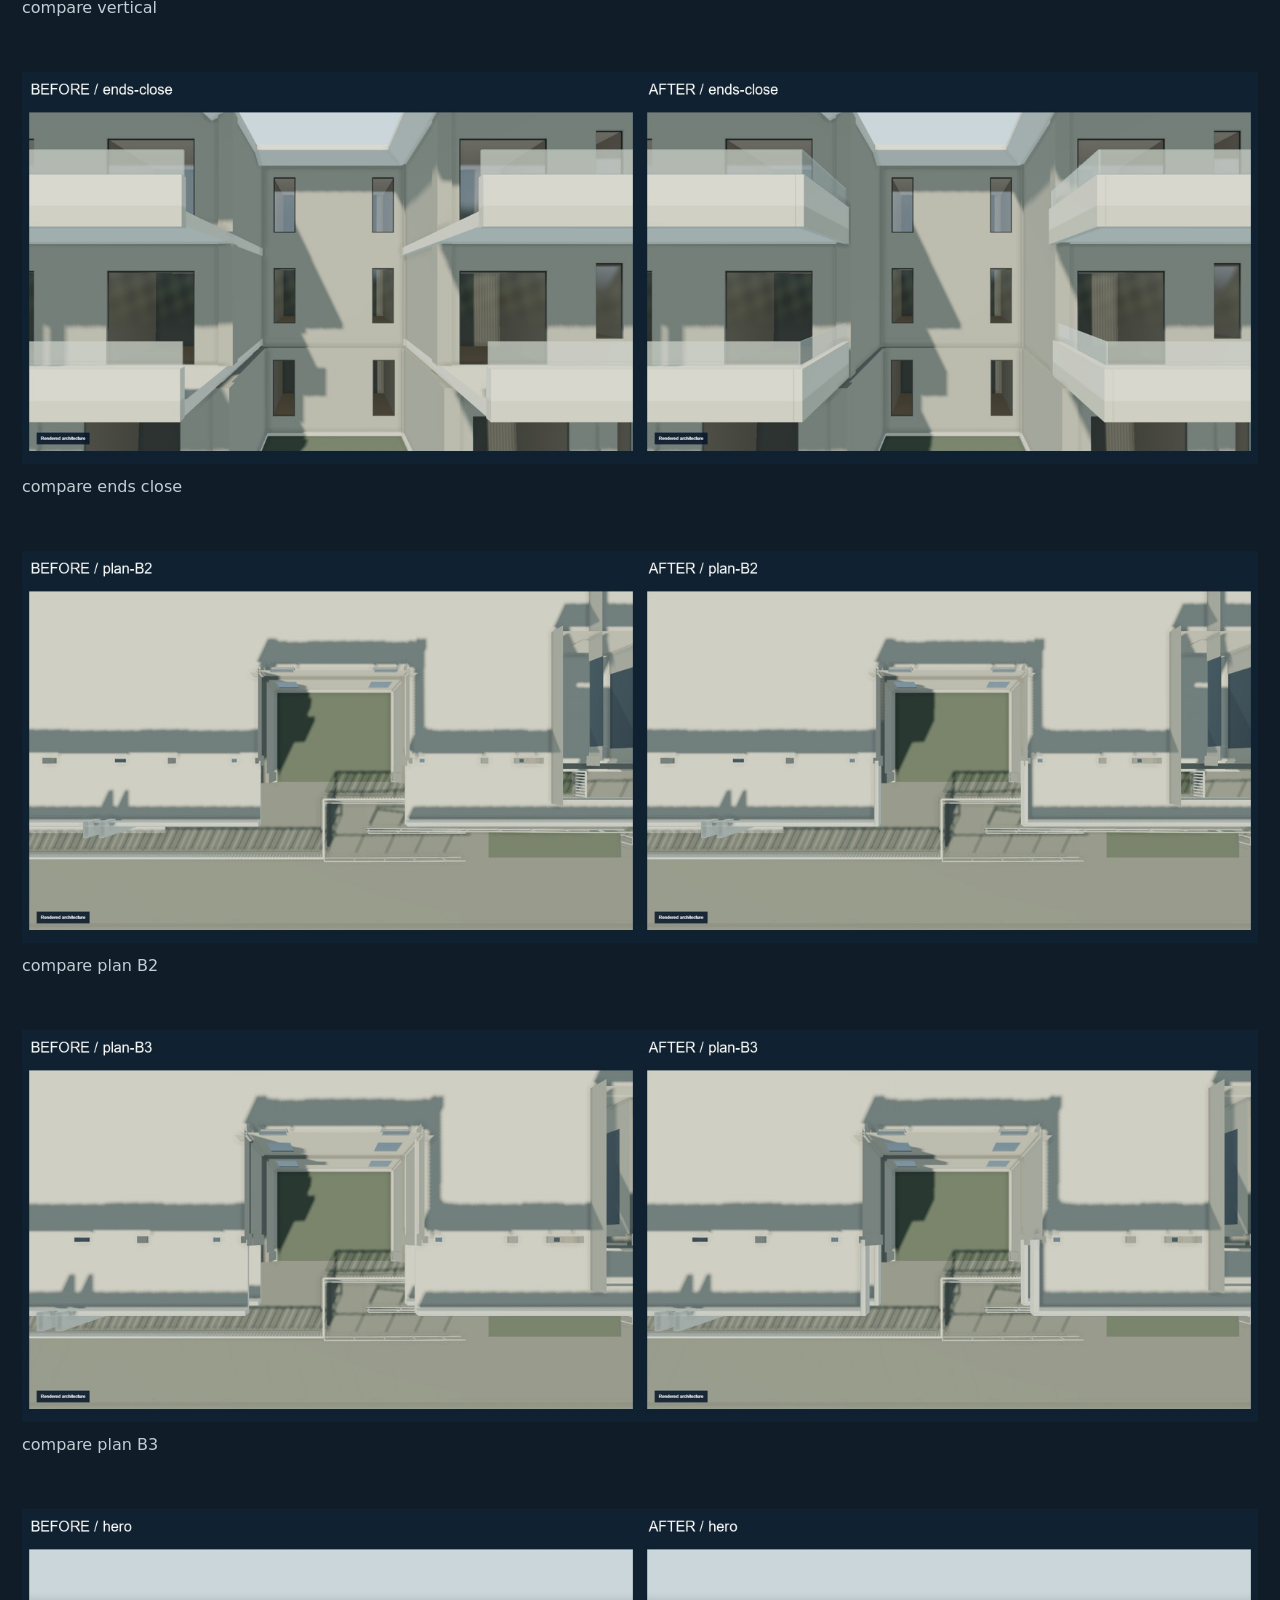
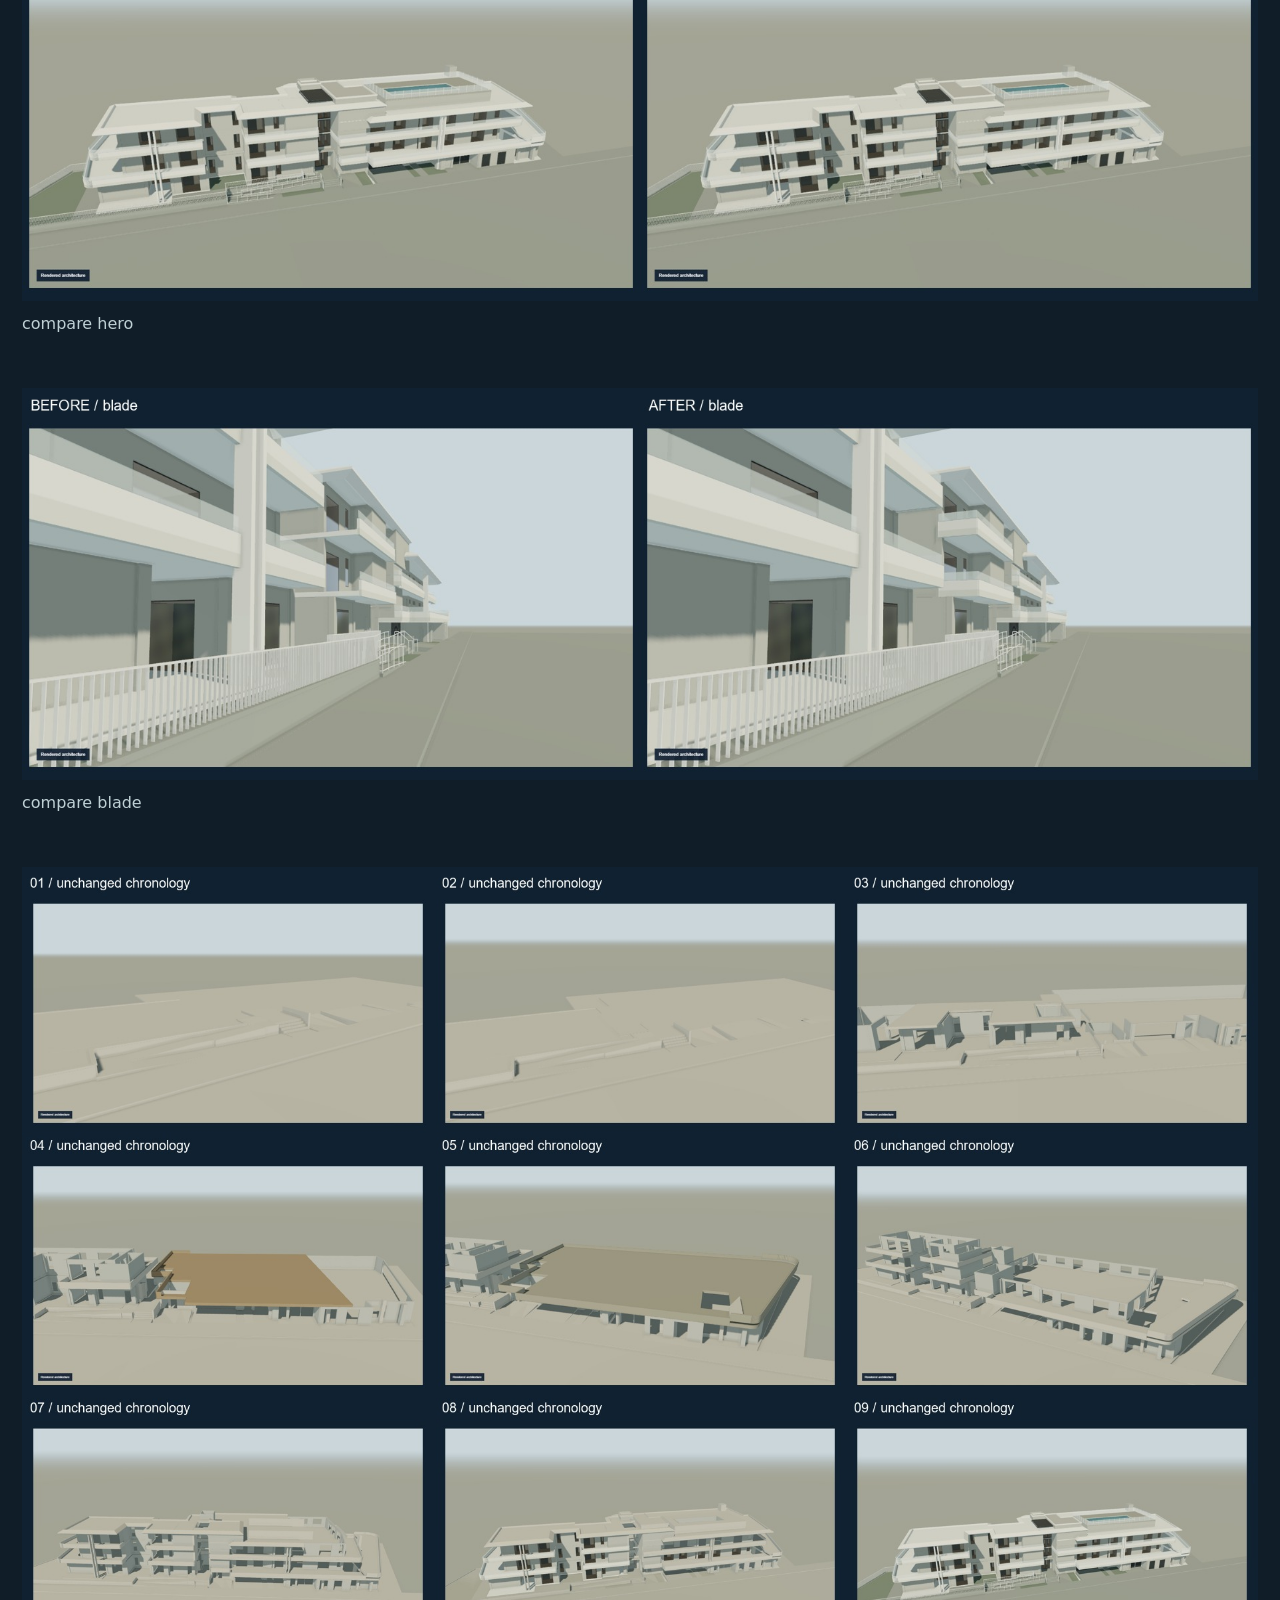
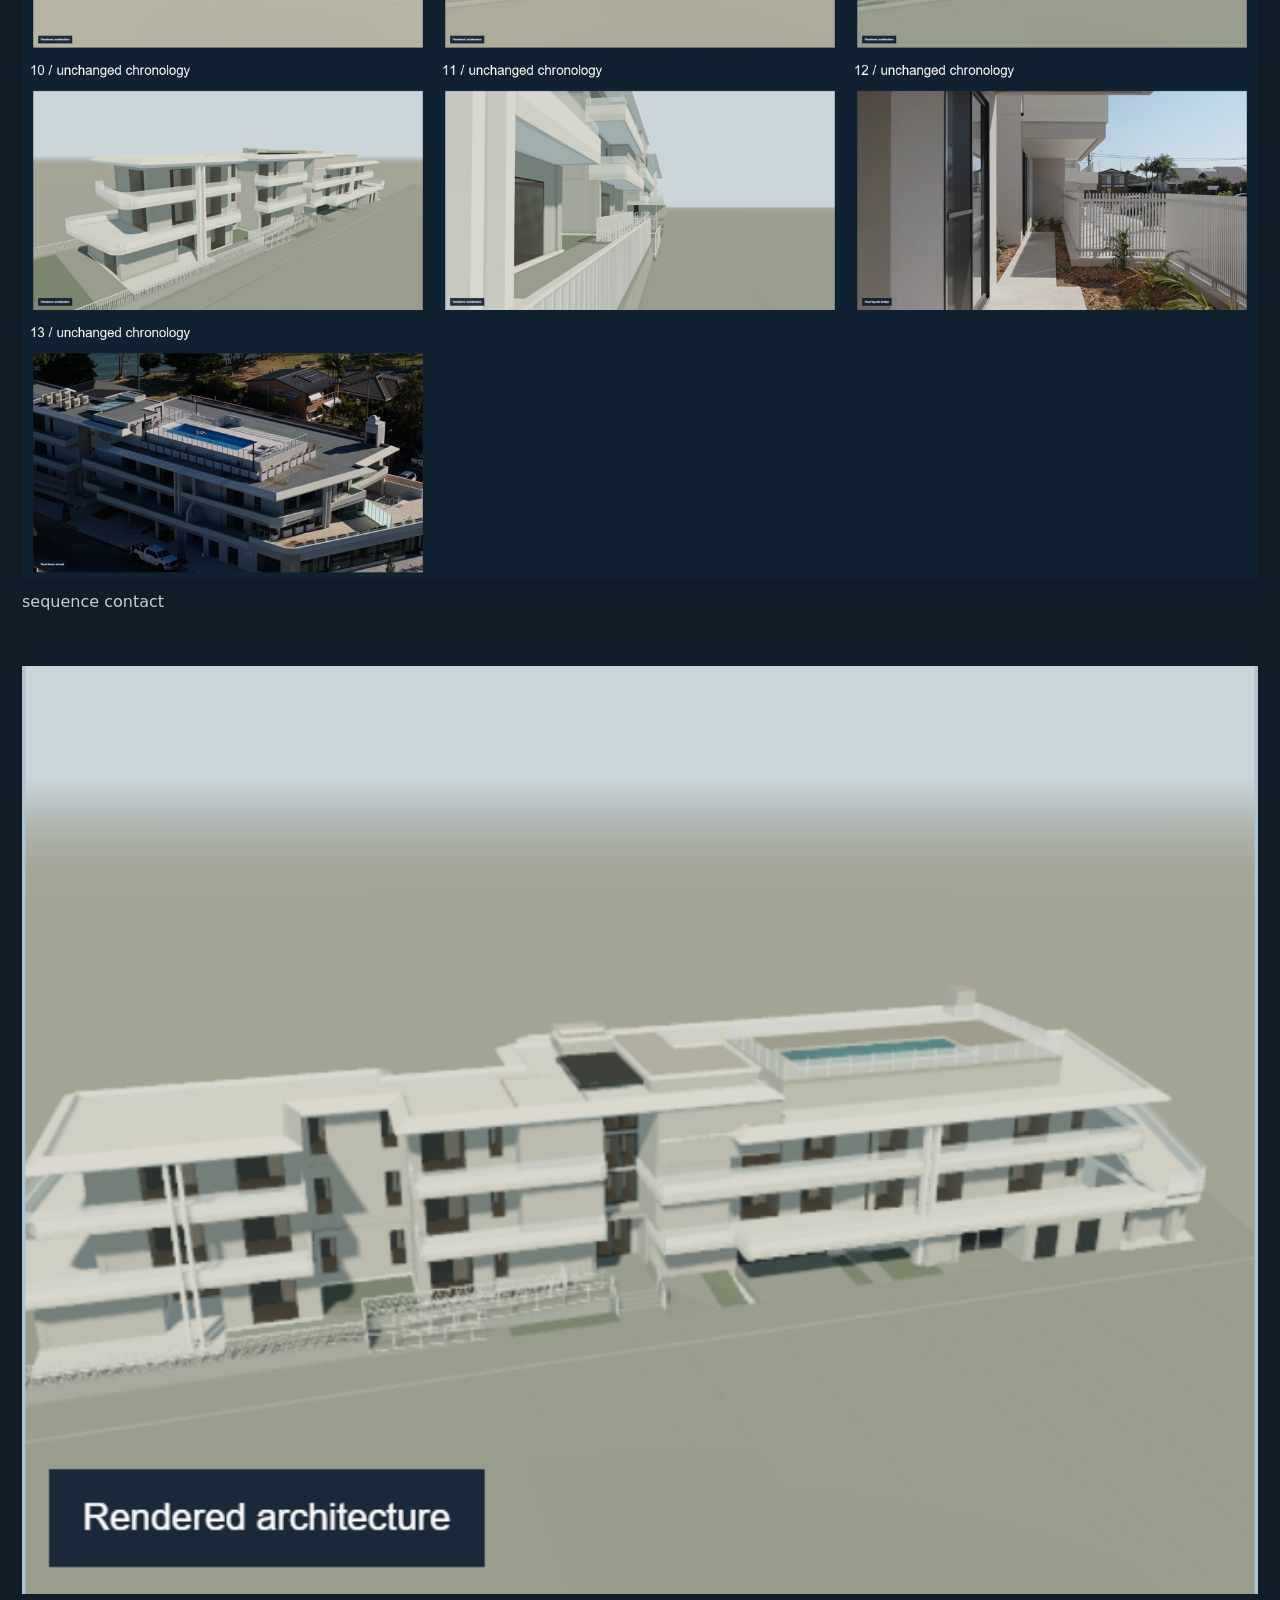
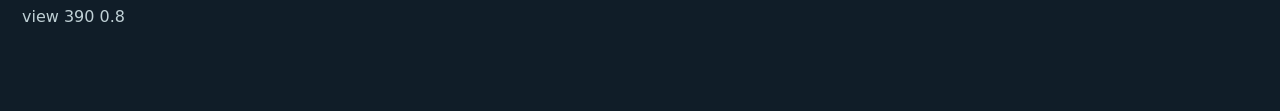
==== commit 0b8116e6: "Review: repair four B-block balcony terminations Restore exposed end returns without bridging the ga" ====
--- a/review.html
+++ b/review.html
@@ -1 +1 @@
-<!doctype html><html lang="en"><head><meta charset="utf-8"><meta name="robots" content="noindex,nofollow,noarchive"><meta name="viewport" content="width=device-width,initial-scale=1"><title>Anna Athina — B nook and site successor review</title><link rel="icon" href="favicon.svg"><style>body{margin:0;background:#101d28;color:#ebede9;font:16px/1.65 system-ui}main{max-width:1240px;margin:auto;padding:30px 22px}h1{font-size:clamp(28px,4vw,48px);line-height:1.15}a{color:#b7dbea}nav{display:flex;gap:24px;flex-wrap:wrap}video,img{display:block;width:100%;height:auto;background:#172b3a}figure{margin:24px 0 40px}figcaption{color:#bfd0d5;padding:10px 0}</style></head><body><main><p>ANNA ATHINA · B-NOOK-SITE-SUCCESSOR · 2026-09-26</p><h1>Latest architectural review.</h1><p>Corrected B garden/sliding-door bays and continuous longitudinal street grade. Service frontage, atrium and accessible ramp preserved. The approved ramp, construction journey and cinematic handover are preserved.</p><nav><a href="index.html">Interactive 13-phase review</a><a href="review-sequence.mp4">Full review film</a></nav><p>Temporary public human-review copy. Not the production Raysons website. Source drawings and original site photographs are deliberately excluded.</p><video controls playsinline preload="metadata" poster="comparisons/compare-hero.jpg"></video><figure><a href="comparisons/labelled-bays.jpg"><img loading="lazy" src="comparisons/labelled-bays.jpg" alt="labelled bays"></a><figcaption>labelled bays</figcaption></figure><figure><a href="comparisons/compare-nook-front.jpg"><img loading="lazy" src="comparisons/compare-nook-front.jpg" alt="compare nook front"></a><figcaption>compare nook front</figcaption></figure><figure><a href="comparisons/compare-nook-elevated.jpg"><img loading="lazy" src="comparisons/compare-nook-elevated.jpg" alt="compare nook elevated"></a><figcaption>compare nook elevated</figcaption></figure><figure><a href="comparisons/compare-nook-side.jpg"><img loading="lazy" src="comparisons/compare-nook-side.jpg" alt="compare nook side"></a><figcaption>compare nook side</figcaption></figure><figure><a href="comparisons/compare-sliding.jpg"><img loading="lazy" src="comparisons/compare-sliding.jpg" alt="compare sliding"></a><figcaption>compare sliding</figcaption></figure><figure><a href="comparisons/compare-vertical-bay.jpg"><img loading="lazy" src="comparisons/compare-vertical-bay.jpg" alt="compare vertical bay"></a><figcaption>compare vertical bay</figcaption></figure><figure><a href="comparisons/compare-frontage.jpg"><img loading="lazy" src="comparisons/compare-frontage.jpg" alt="compare frontage"></a><figcaption>compare frontage</figcaption></figure><figure><a href="comparisons/compare-site-elevated.jpg"><img loading="lazy" src="comparisons/compare-site-elevated.jpg" alt="compare site elevated"></a><figcaption>compare site elevated</figcaption></figure><figure><a href="comparisons/compare-driveway.jpg"><img loading="lazy" src="comparisons/compare-driveway.jpg" alt="compare driveway"></a><figcaption>compare driveway</figcaption></figure><figure><a href="comparisons/compare-ramp-tie.jpg"><img loading="lazy" src="comparisons/compare-ramp-tie.jpg" alt="compare ramp tie"></a><figcaption>compare ramp tie</figcaption></figure><figure><a href="comparisons/compare-plan.jpg"><img loading="lazy" src="comparisons/compare-plan.jpg" alt="compare plan"></a><figcaption>compare plan</figcaption></figure><figure><a href="comparisons/compare-hero.jpg"><img loading="lazy" src="comparisons/compare-hero.jpg" alt="compare hero"></a><figcaption>compare hero</figcaption></figure><figure><a href="comparisons/compare-blade.jpg"><img loading="lazy" src="comparisons/compare-blade.jpg" alt="compare blade"></a><figcaption>compare blade</figcaption></figure><figure><a href="comparisons/compare-real.jpg"><img loading="lazy" src="comparisons/compare-real.jpg" alt="compare real"></a><figcaption>compare real</figcaption></figure><figure><a href="comparisons/longitudinal-profile.jpg"><img loading="lazy" src="comparisons/longitudinal-profile.jpg" alt="longitudinal profile"></a><figcaption>longitudinal profile</figcaption></figure><figure><a href="comparisons/section-grade-diagram.jpg"><img loading="lazy" src="comparisons/section-grade-diagram.jpg" alt="section grade diagram"></a><figcaption>section grade diagram</figcaption></figure><figure><a href="comparisons/footpath-kerb-section.jpg"><img loading="lazy" src="comparisons/footpath-kerb-section.jpg" alt="footpath kerb section"></a><figcaption>footpath kerb section</figcaption></figure><figure><a href="comparisons/sequence-contact.jpg"><img loading="lazy" src="comparisons/sequence-contact.jpg" alt="sequence contact"></a><figcaption>sequence contact</figcaption></figure><figure><a href="comparisons/view-390-0.8.png"><img loading="lazy" src="comparisons/view-390-0.8.png" alt="view 390 0.8"></a><figcaption>view 390 0.8</figcaption></figure></main><script src="review-player.js"></script></body></html>+<!doctype html><html lang="en"><head><meta charset="utf-8"><meta name="robots" content="noindex,nofollow,noarchive"><meta name="viewport" content="width=device-width,initial-scale=1"><title>Anna Athina — B balcony termination repair review</title><link rel="icon" href="favicon.svg"><style>body{margin:0;background:#101d28;color:#ebede9;font:16px/1.65 system-ui}main{max-width:1240px;margin:auto;padding:30px 22px}h1{font-size:clamp(28px,4vw,48px);line-height:1.15}a{color:#b7dbea}nav{display:flex;gap:24px;flex-wrap:wrap}video,img{display:block;width:100%;height:auto;background:#172b3a}figure{margin:24px 0 40px}figcaption{color:#bfd0d5;padding:10px 0}</style></head><body><main><p>ANNA ATHINA · B-BALCONY-TERMINATION-SUCCESSOR · 2026-09-26</p><h1>Latest architectural review.</h1><p>Four supported balcony end returns restored; central recess remains open. Site, service frontage and entrance preserved. The approved ramp, construction journey and cinematic handover are preserved.</p><nav><a href="index.html">Interactive 13-phase review</a><a href="review-sequence.mp4">Full review film</a></nav><p>Temporary public human-review copy. Not the production Raysons website. Source drawings and original site photographs are deliberately excluded.</p><video controls playsinline preload="metadata" poster="comparisons/compare-hero.jpg"></video><figure><a href="comparisons/labelled-ends.jpg"><img loading="lazy" src="comparisons/labelled-ends.jpg" alt="labelled ends"></a><figcaption>labelled ends</figcaption></figure><figure><a href="comparisons/termination-section.jpg"><img loading="lazy" src="comparisons/termination-section.jpg" alt="termination section"></a><figcaption>termination section</figcaption></figure><figure><a href="comparisons/compare-front.jpg"><img loading="lazy" src="comparisons/compare-front.jpg" alt="compare front"></a><figcaption>compare front</figcaption></figure><figure><a href="comparisons/compare-elevated.jpg"><img loading="lazy" src="comparisons/compare-elevated.jpg" alt="compare elevated"></a><figcaption>compare elevated</figcaption></figure><figure><a href="comparisons/compare-left-oblique.jpg"><img loading="lazy" src="comparisons/compare-left-oblique.jpg" alt="compare left oblique"></a><figcaption>compare left oblique</figcaption></figure><figure><a href="comparisons/compare-right-oblique.jpg"><img loading="lazy" src="comparisons/compare-right-oblique.jpg" alt="compare right oblique"></a><figcaption>compare right oblique</figcaption></figure><figure><a href="comparisons/compare-vertical.jpg"><img loading="lazy" src="comparisons/compare-vertical.jpg" alt="compare vertical"></a><figcaption>compare vertical</figcaption></figure><figure><a href="comparisons/compare-ends-close.jpg"><img loading="lazy" src="comparisons/compare-ends-close.jpg" alt="compare ends close"></a><figcaption>compare ends close</figcaption></figure><figure><a href="comparisons/compare-plan-B2.jpg"><img loading="lazy" src="comparisons/compare-plan-B2.jpg" alt="compare plan B2"></a><figcaption>compare plan B2</figcaption></figure><figure><a href="comparisons/compare-plan-B3.jpg"><img loading="lazy" src="comparisons/compare-plan-B3.jpg" alt="compare plan B3"></a><figcaption>compare plan B3</figcaption></figure><figure><a href="comparisons/compare-hero.jpg"><img loading="lazy" src="comparisons/compare-hero.jpg" alt="compare hero"></a><figcaption>compare hero</figcaption></figure><figure><a href="comparisons/compare-blade.jpg"><img loading="lazy" src="comparisons/compare-blade.jpg" alt="compare blade"></a><figcaption>compare blade</figcaption></figure><figure><a href="comparisons/sequence-contact.jpg"><img loading="lazy" src="comparisons/sequence-contact.jpg" alt="sequence contact"></a><figcaption>sequence contact</figcaption></figure><figure><a href="comparisons/view-390-0.8.png"><img loading="lazy" src="comparisons/view-390-0.8.png" alt="view 390 0.8"></a><figcaption>view 390 0.8</figcaption></figure></main><script src="review-player.js"></script></body></html>
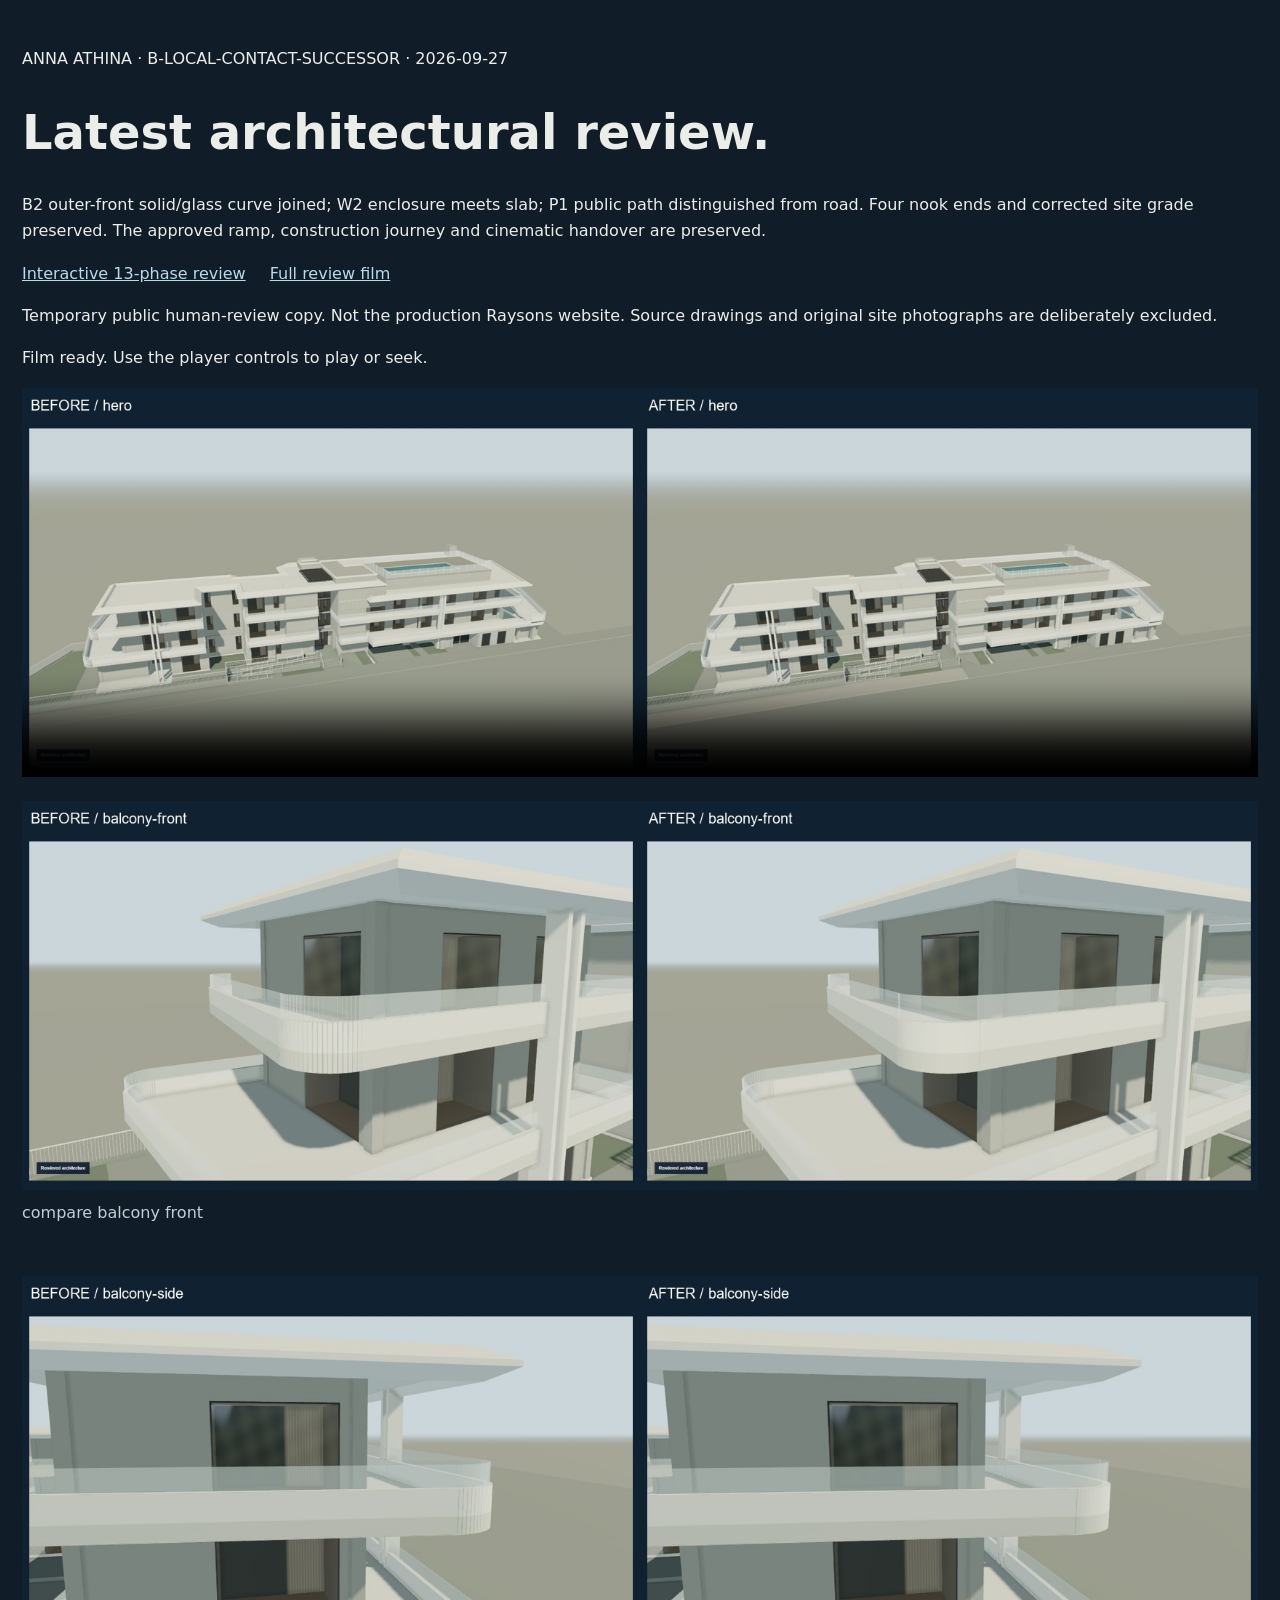
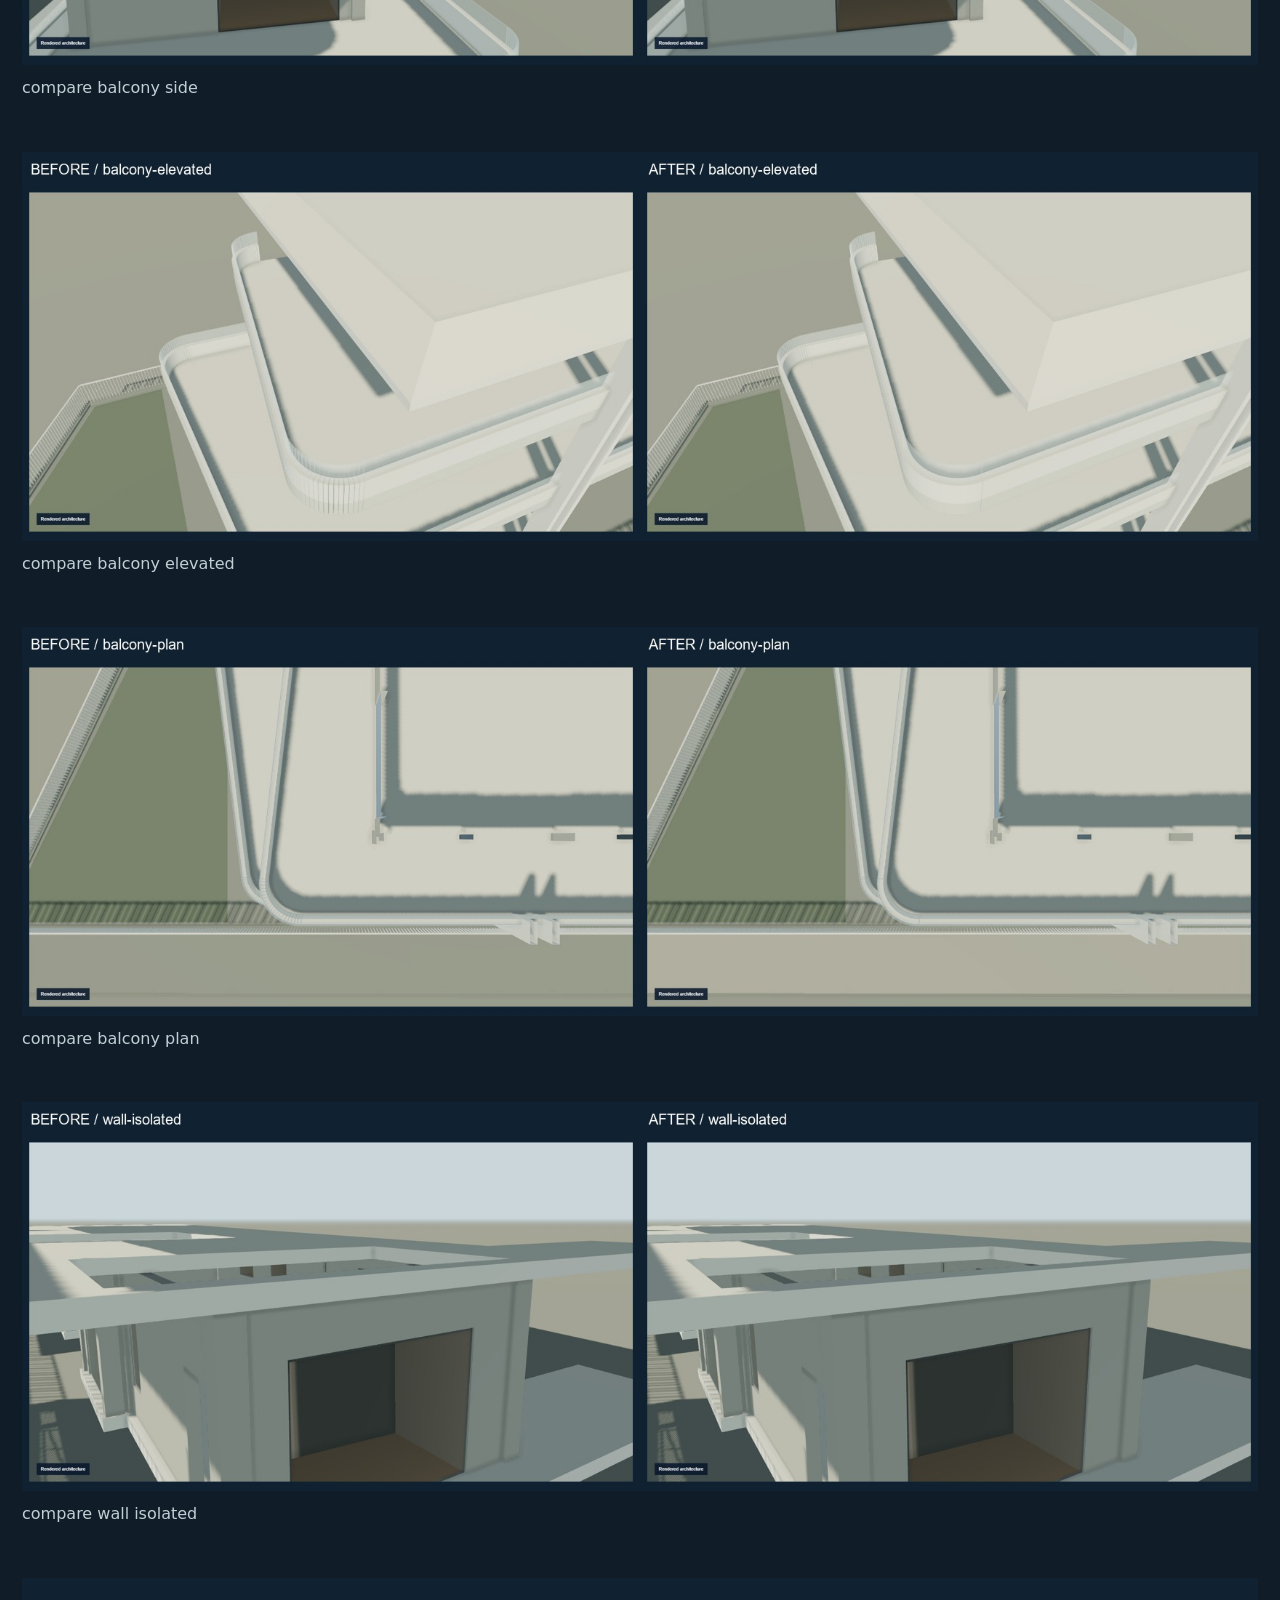
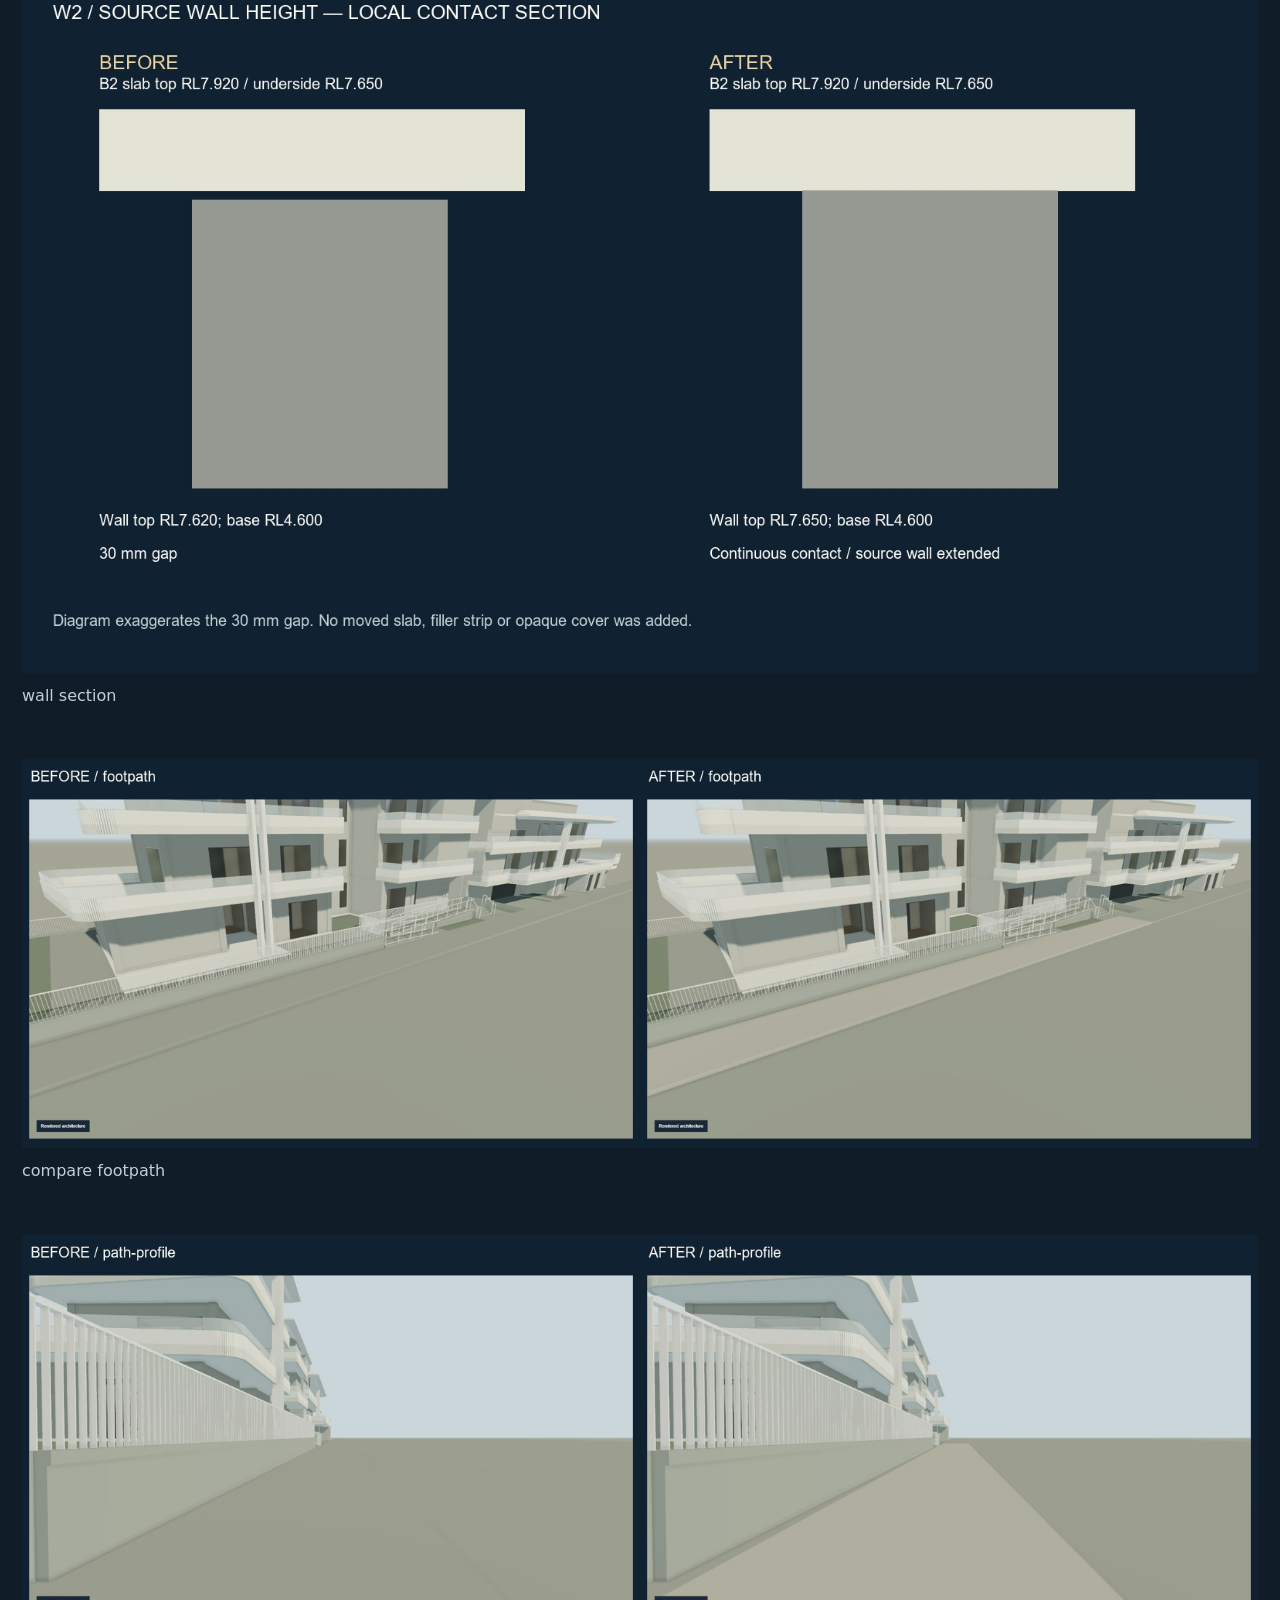
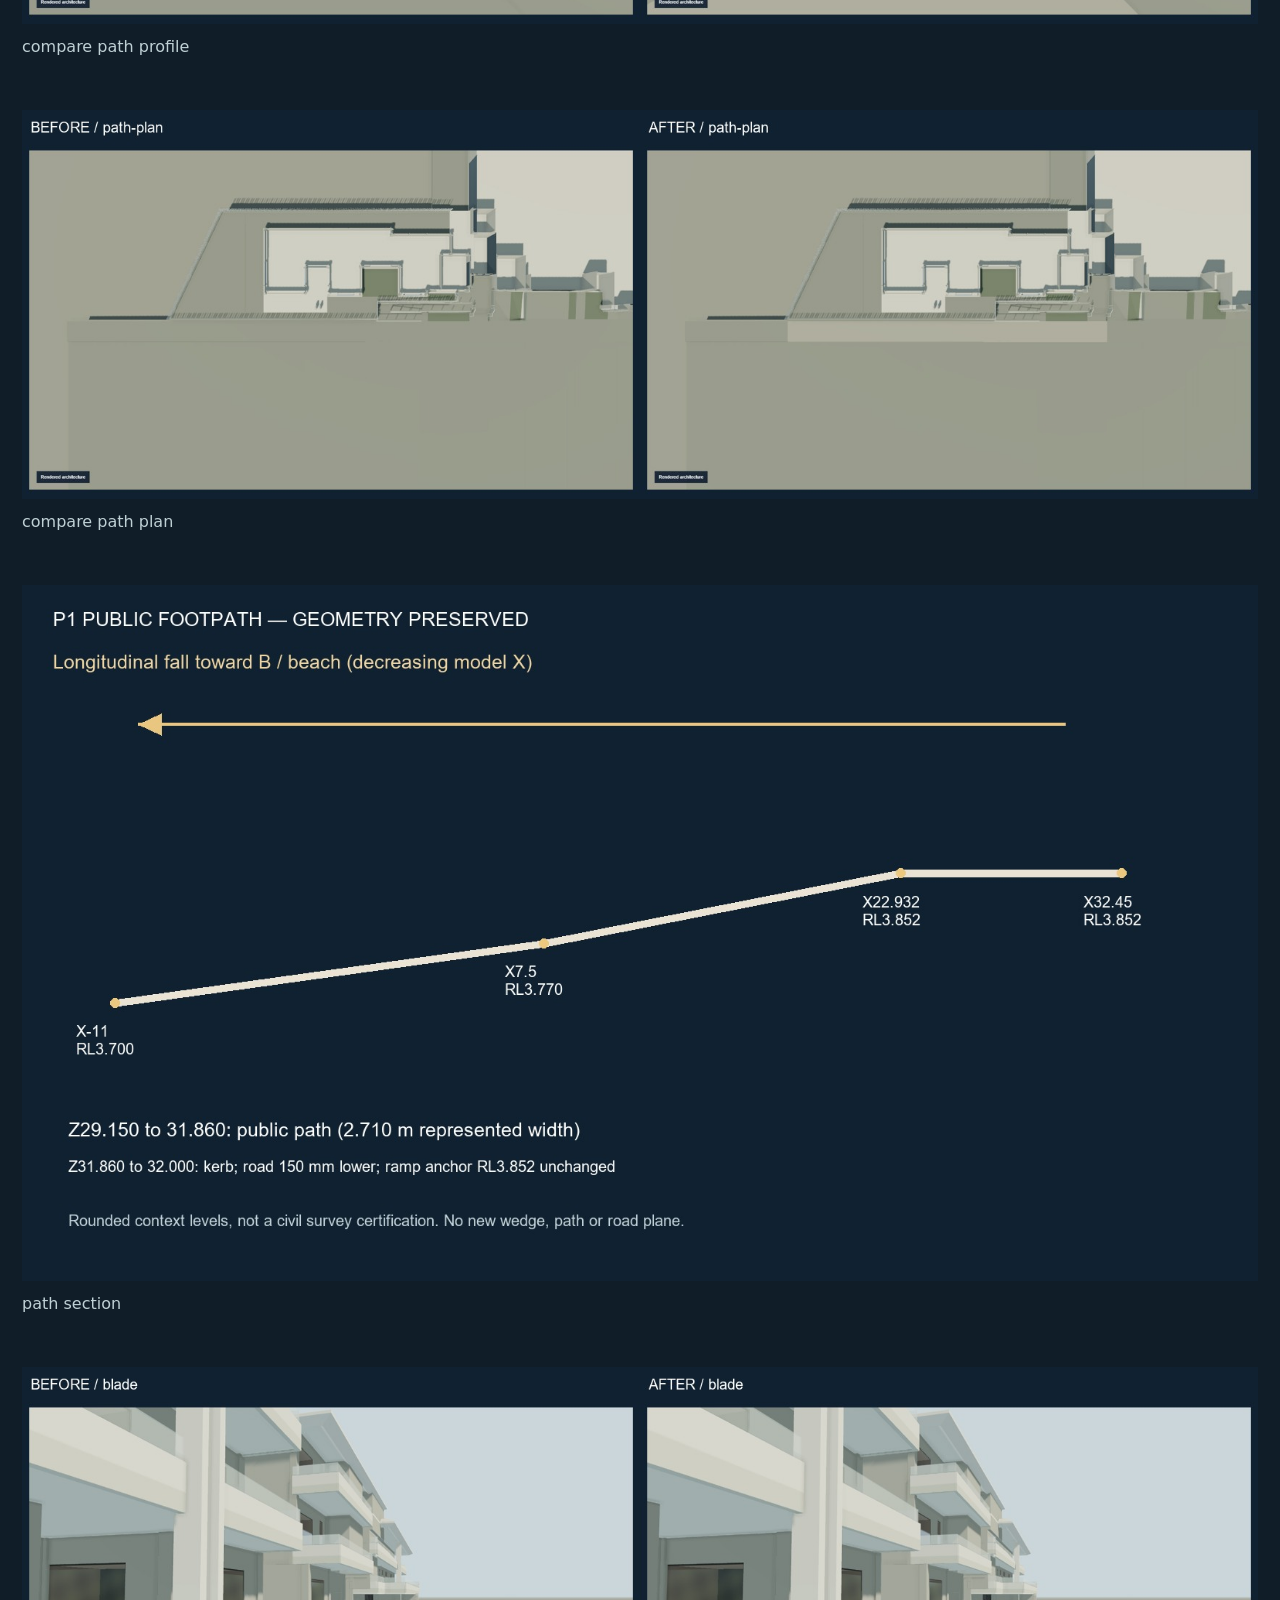
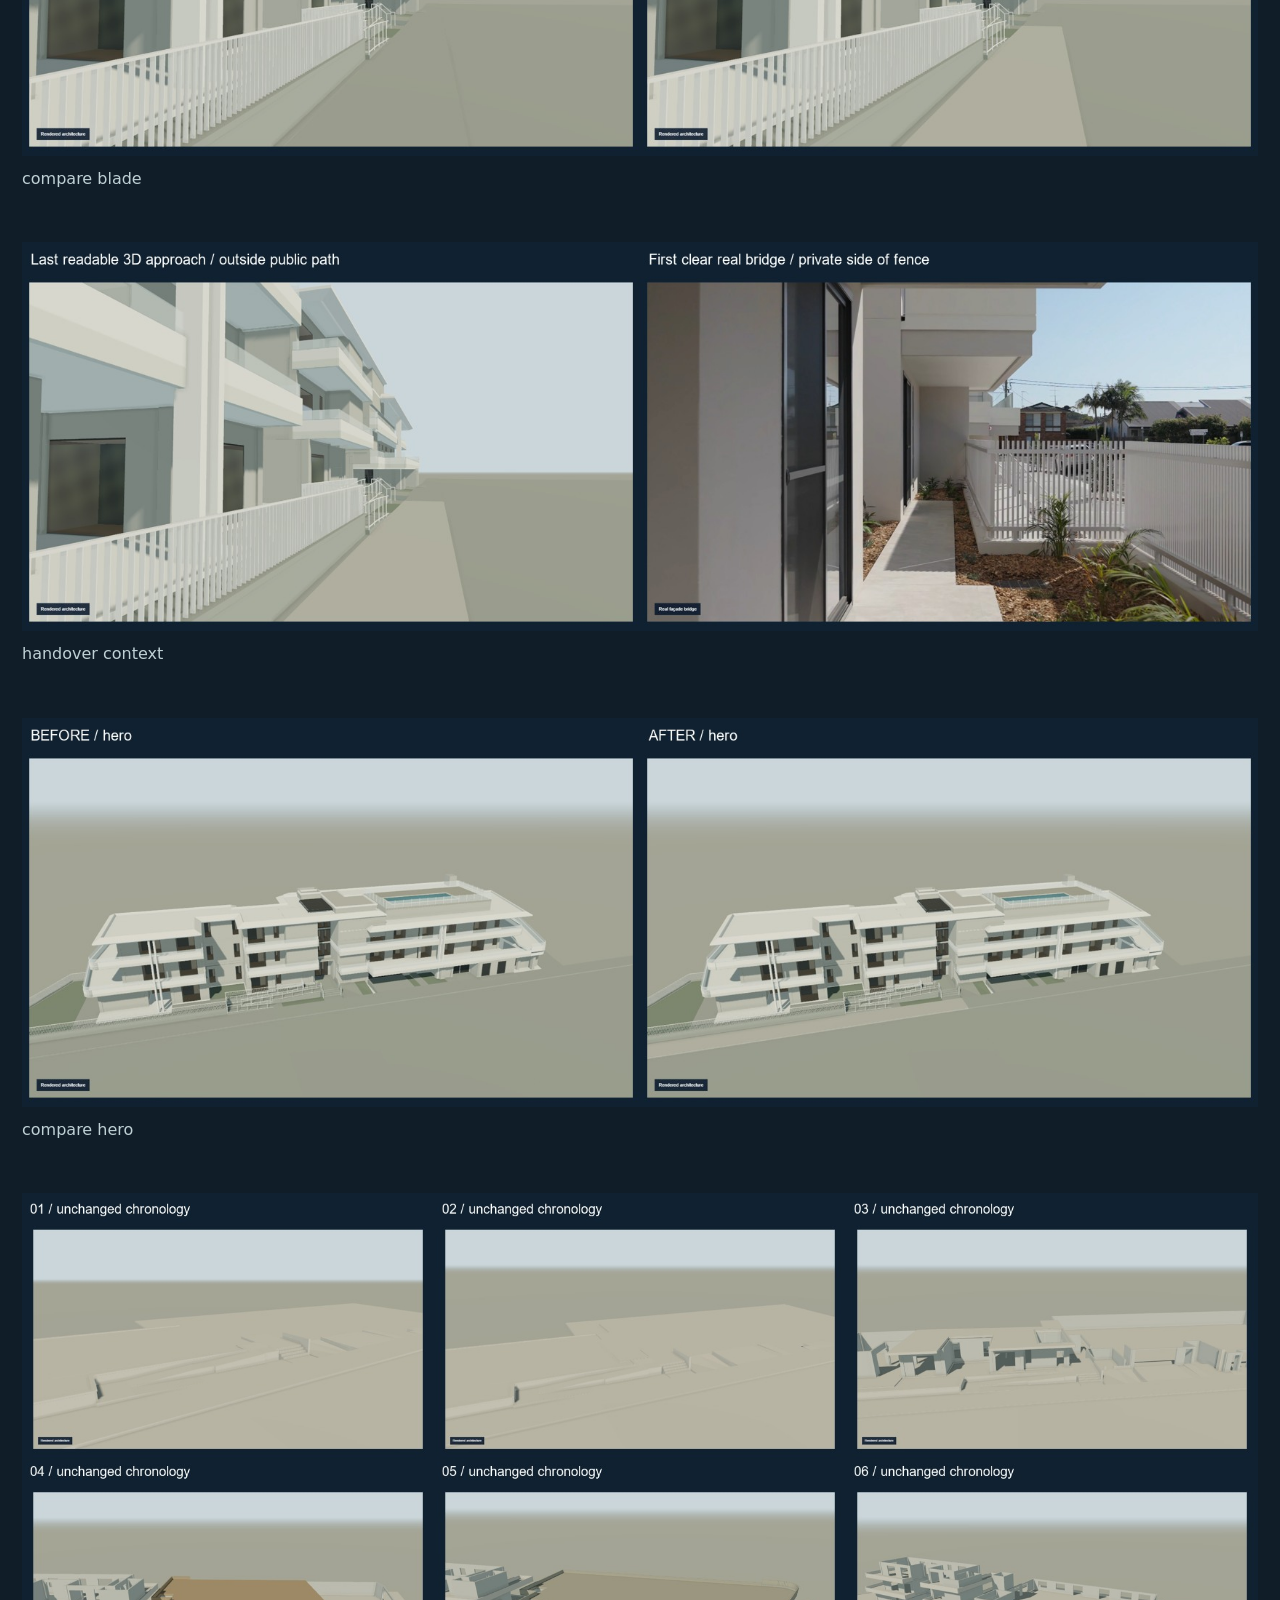
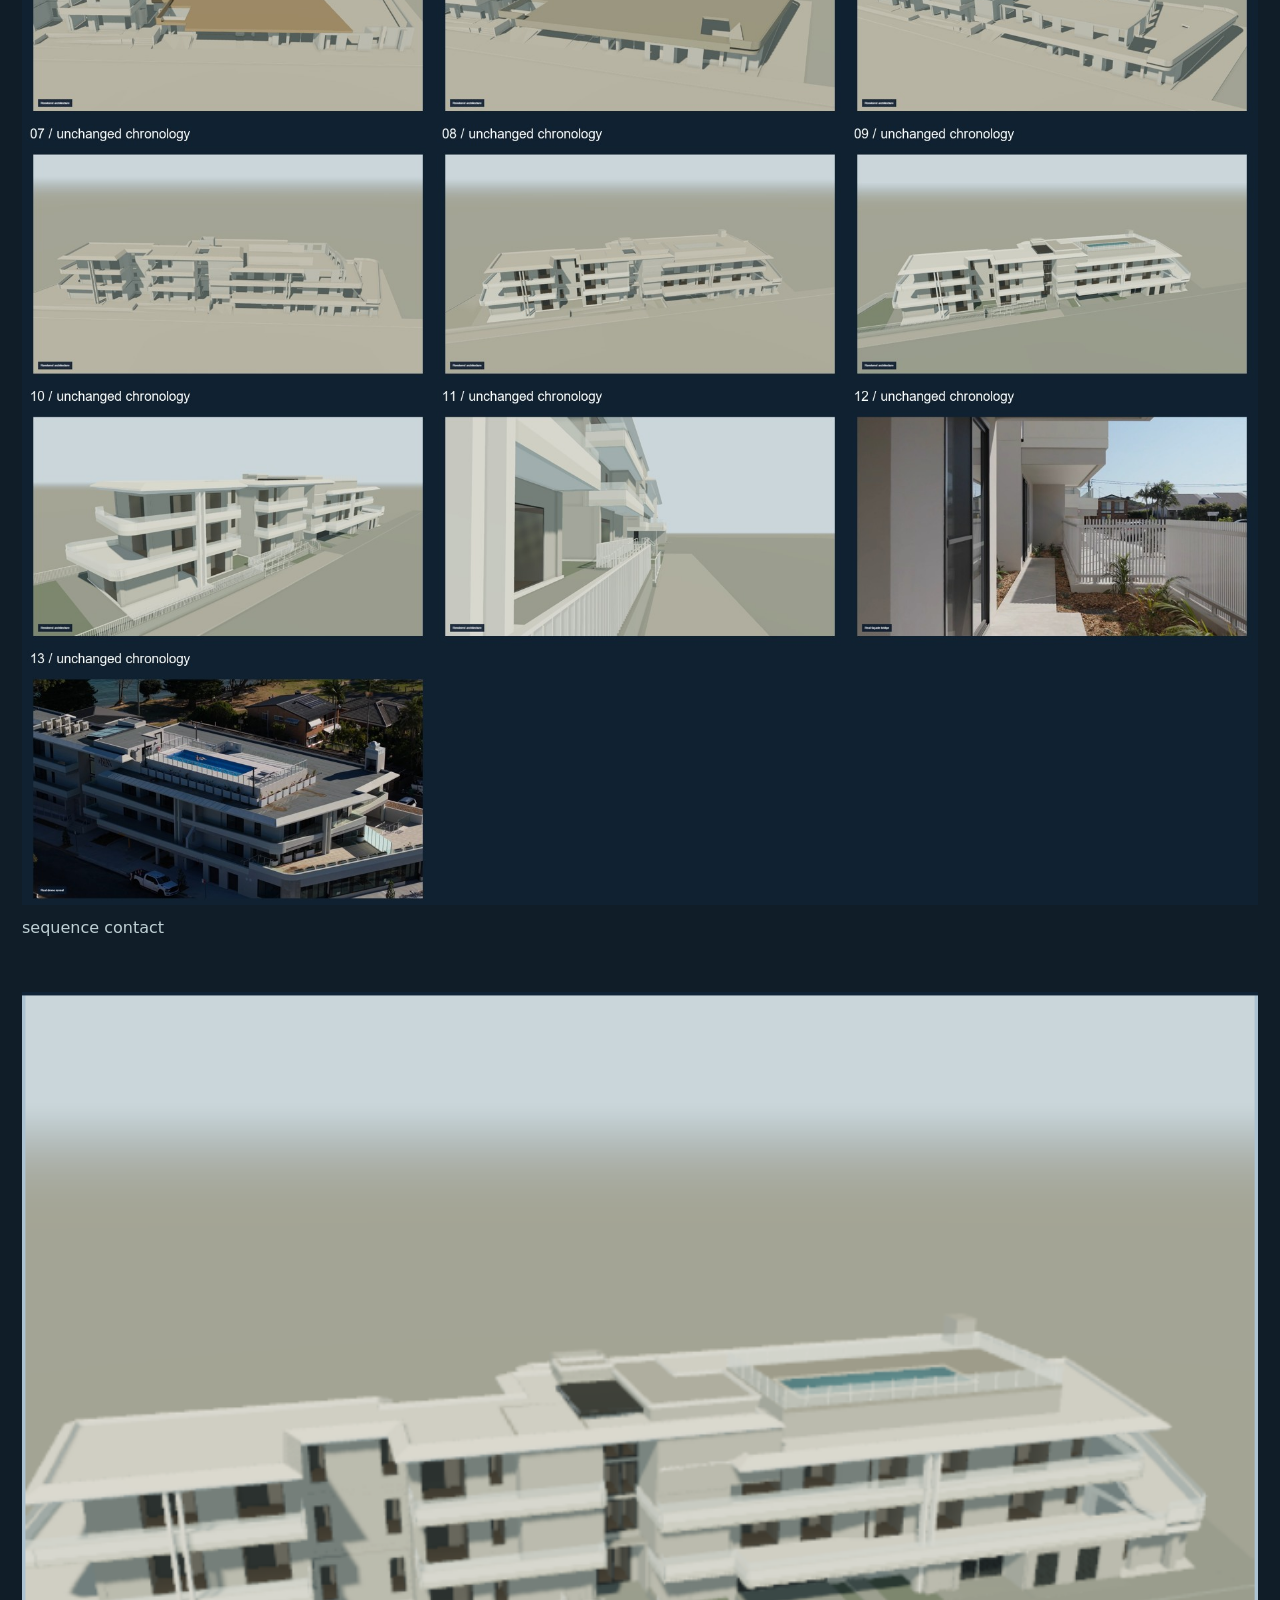
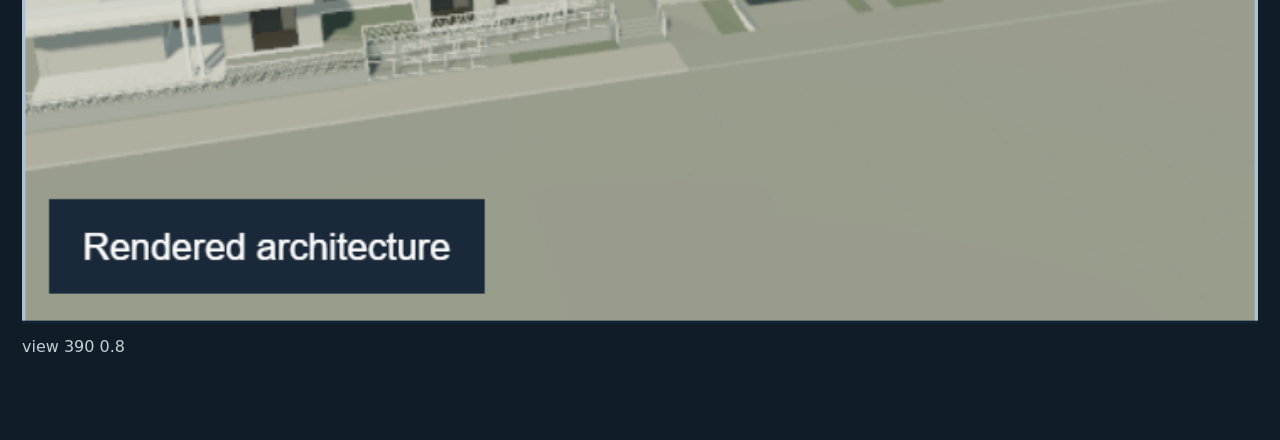
==== commit 6251edf6: "Review: B2 outer curve, W2 wall contact and P1 public path Join the confirmed upper outer-front soli" ====
--- a/review.html
+++ b/review.html
@@ -1 +1 @@
-<!doctype html><html lang="en"><head><meta charset="utf-8"><meta name="robots" content="noindex,nofollow,noarchive"><meta name="viewport" content="width=device-width,initial-scale=1"><title>Anna Athina — B balcony termination repair review</title><link rel="icon" href="favicon.svg"><style>body{margin:0;background:#101d28;color:#ebede9;font:16px/1.65 system-ui}main{max-width:1240px;margin:auto;padding:30px 22px}h1{font-size:clamp(28px,4vw,48px);line-height:1.15}a{color:#b7dbea}nav{display:flex;gap:24px;flex-wrap:wrap}video,img{display:block;width:100%;height:auto;background:#172b3a}figure{margin:24px 0 40px}figcaption{color:#bfd0d5;padding:10px 0}</style></head><body><main><p>ANNA ATHINA · B-BALCONY-TERMINATION-SUCCESSOR · 2026-09-26</p><h1>Latest architectural review.</h1><p>Four supported balcony end returns restored; central recess remains open. Site, service frontage and entrance preserved. The approved ramp, construction journey and cinematic handover are preserved.</p><nav><a href="index.html">Interactive 13-phase review</a><a href="review-sequence.mp4">Full review film</a></nav><p>Temporary public human-review copy. Not the production Raysons website. Source drawings and original site photographs are deliberately excluded.</p><video controls playsinline preload="metadata" poster="comparisons/compare-hero.jpg"></video><figure><a href="comparisons/labelled-ends.jpg"><img loading="lazy" src="comparisons/labelled-ends.jpg" alt="labelled ends"></a><figcaption>labelled ends</figcaption></figure><figure><a href="comparisons/termination-section.jpg"><img loading="lazy" src="comparisons/termination-section.jpg" alt="termination section"></a><figcaption>termination section</figcaption></figure><figure><a href="comparisons/compare-front.jpg"><img loading="lazy" src="comparisons/compare-front.jpg" alt="compare front"></a><figcaption>compare front</figcaption></figure><figure><a href="comparisons/compare-elevated.jpg"><img loading="lazy" src="comparisons/compare-elevated.jpg" alt="compare elevated"></a><figcaption>compare elevated</figcaption></figure><figure><a href="comparisons/compare-left-oblique.jpg"><img loading="lazy" src="comparisons/compare-left-oblique.jpg" alt="compare left oblique"></a><figcaption>compare left oblique</figcaption></figure><figure><a href="comparisons/compare-right-oblique.jpg"><img loading="lazy" src="comparisons/compare-right-oblique.jpg" alt="compare right oblique"></a><figcaption>compare right oblique</figcaption></figure><figure><a href="comparisons/compare-vertical.jpg"><img loading="lazy" src="comparisons/compare-vertical.jpg" alt="compare vertical"></a><figcaption>compare vertical</figcaption></figure><figure><a href="comparisons/compare-ends-close.jpg"><img loading="lazy" src="comparisons/compare-ends-close.jpg" alt="compare ends close"></a><figcaption>compare ends close</figcaption></figure><figure><a href="comparisons/compare-plan-B2.jpg"><img loading="lazy" src="comparisons/compare-plan-B2.jpg" alt="compare plan B2"></a><figcaption>compare plan B2</figcaption></figure><figure><a href="comparisons/compare-plan-B3.jpg"><img loading="lazy" src="comparisons/compare-plan-B3.jpg" alt="compare plan B3"></a><figcaption>compare plan B3</figcaption></figure><figure><a href="comparisons/compare-hero.jpg"><img loading="lazy" src="comparisons/compare-hero.jpg" alt="compare hero"></a><figcaption>compare hero</figcaption></figure><figure><a href="comparisons/compare-blade.jpg"><img loading="lazy" src="comparisons/compare-blade.jpg" alt="compare blade"></a><figcaption>compare blade</figcaption></figure><figure><a href="comparisons/sequence-contact.jpg"><img loading="lazy" src="comparisons/sequence-contact.jpg" alt="sequence contact"></a><figcaption>sequence contact</figcaption></figure><figure><a href="comparisons/view-390-0.8.png"><img loading="lazy" src="comparisons/view-390-0.8.png" alt="view 390 0.8"></a><figcaption>view 390 0.8</figcaption></figure></main><script src="review-player.js"></script></body></html>+<!doctype html><html lang="en"><head><meta charset="utf-8"><meta name="robots" content="noindex,nofollow,noarchive"><meta name="viewport" content="width=device-width,initial-scale=1"><title>Anna Athina — B local contact repairs</title><link rel="icon" href="favicon.svg"><style>body{margin:0;background:#101d28;color:#ebede9;font:16px/1.65 system-ui}main{max-width:1240px;margin:auto;padding:30px 22px}h1{font-size:clamp(28px,4vw,48px);line-height:1.15}a{color:#b7dbea}nav{display:flex;gap:24px;flex-wrap:wrap}video,img{display:block;width:100%;height:auto;background:#172b3a}figure{margin:24px 0 40px}figcaption{color:#bfd0d5;padding:10px 0}</style></head><body><main><p>ANNA ATHINA · B-LOCAL-CONTACT-SUCCESSOR · 2026-09-27</p><h1>Latest architectural review.</h1><p>B2 outer-front solid/glass curve joined; W2 enclosure meets slab; P1 public path distinguished from road. Four nook ends and corrected site grade preserved. The approved ramp, construction journey and cinematic handover are preserved.</p><nav><a href="index.html">Interactive 13-phase review</a><a href="review-sequence.mp4">Full review film</a></nav><p>Temporary public human-review copy. Not the production Raysons website. Source drawings and original site photographs are deliberately excluded.</p><video controls playsinline preload="metadata" poster="comparisons/compare-hero.jpg"></video><figure><a href="comparisons/compare-balcony-front.jpg"><img loading="lazy" src="comparisons/compare-balcony-front.jpg" alt="compare balcony front"></a><figcaption>compare balcony front</figcaption></figure><figure><a href="comparisons/compare-balcony-side.jpg"><img loading="lazy" src="comparisons/compare-balcony-side.jpg" alt="compare balcony side"></a><figcaption>compare balcony side</figcaption></figure><figure><a href="comparisons/compare-balcony-elevated.jpg"><img loading="lazy" src="comparisons/compare-balcony-elevated.jpg" alt="compare balcony elevated"></a><figcaption>compare balcony elevated</figcaption></figure><figure><a href="comparisons/compare-balcony-plan.jpg"><img loading="lazy" src="comparisons/compare-balcony-plan.jpg" alt="compare balcony plan"></a><figcaption>compare balcony plan</figcaption></figure><figure><a href="comparisons/compare-wall-isolated.jpg"><img loading="lazy" src="comparisons/compare-wall-isolated.jpg" alt="compare wall isolated"></a><figcaption>compare wall isolated</figcaption></figure><figure><a href="comparisons/wall-section.jpg"><img loading="lazy" src="comparisons/wall-section.jpg" alt="wall section"></a><figcaption>wall section</figcaption></figure><figure><a href="comparisons/compare-footpath.jpg"><img loading="lazy" src="comparisons/compare-footpath.jpg" alt="compare footpath"></a><figcaption>compare footpath</figcaption></figure><figure><a href="comparisons/compare-path-profile.jpg"><img loading="lazy" src="comparisons/compare-path-profile.jpg" alt="compare path profile"></a><figcaption>compare path profile</figcaption></figure><figure><a href="comparisons/compare-path-plan.jpg"><img loading="lazy" src="comparisons/compare-path-plan.jpg" alt="compare path plan"></a><figcaption>compare path plan</figcaption></figure><figure><a href="comparisons/path-section.jpg"><img loading="lazy" src="comparisons/path-section.jpg" alt="path section"></a><figcaption>path section</figcaption></figure><figure><a href="comparisons/compare-blade.jpg"><img loading="lazy" src="comparisons/compare-blade.jpg" alt="compare blade"></a><figcaption>compare blade</figcaption></figure><figure><a href="comparisons/handover-context.jpg"><img loading="lazy" src="comparisons/handover-context.jpg" alt="handover context"></a><figcaption>handover context</figcaption></figure><figure><a href="comparisons/compare-hero.jpg"><img loading="lazy" src="comparisons/compare-hero.jpg" alt="compare hero"></a><figcaption>compare hero</figcaption></figure><figure><a href="comparisons/sequence-contact.jpg"><img loading="lazy" src="comparisons/sequence-contact.jpg" alt="sequence contact"></a><figcaption>sequence contact</figcaption></figure><figure><a href="comparisons/view-390-0.8.png"><img loading="lazy" src="comparisons/view-390-0.8.png" alt="view 390 0.8"></a><figcaption>view 390 0.8</figcaption></figure></main><script src="review-player.js"></script></body></html>
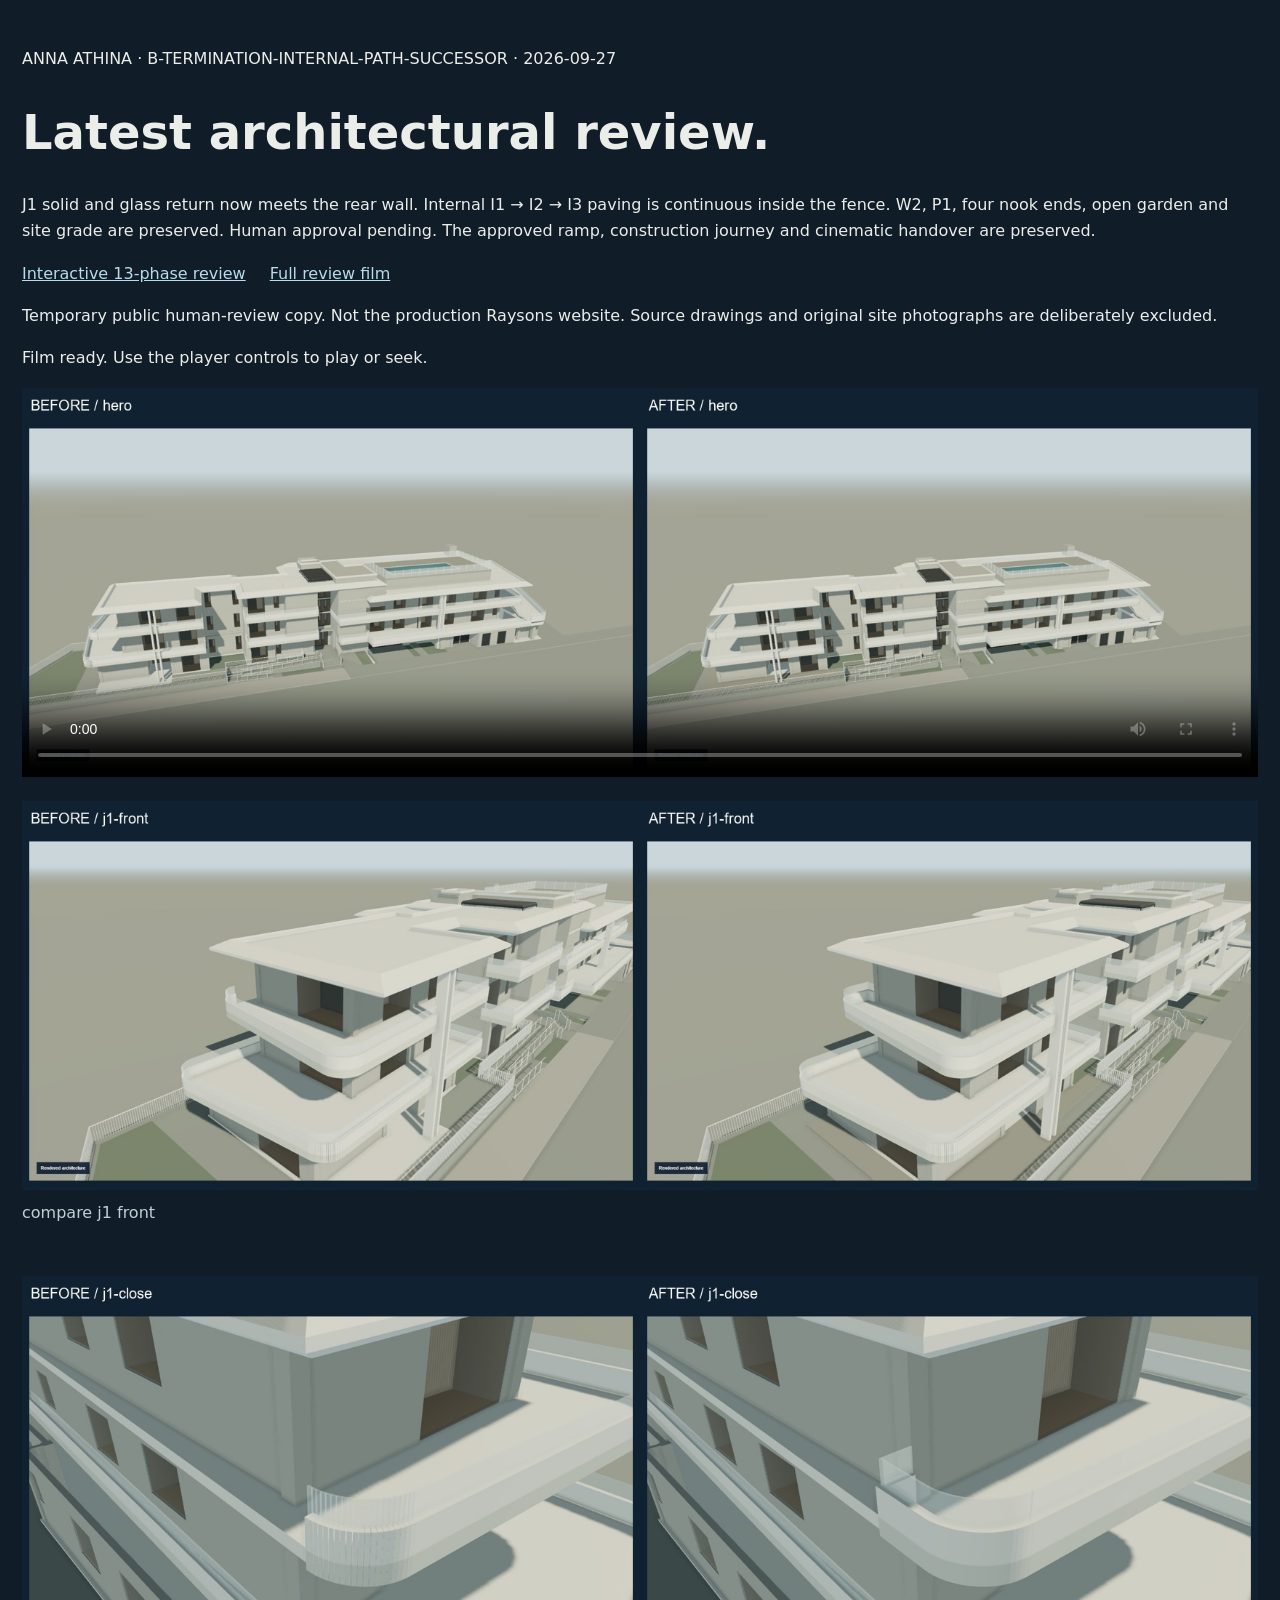
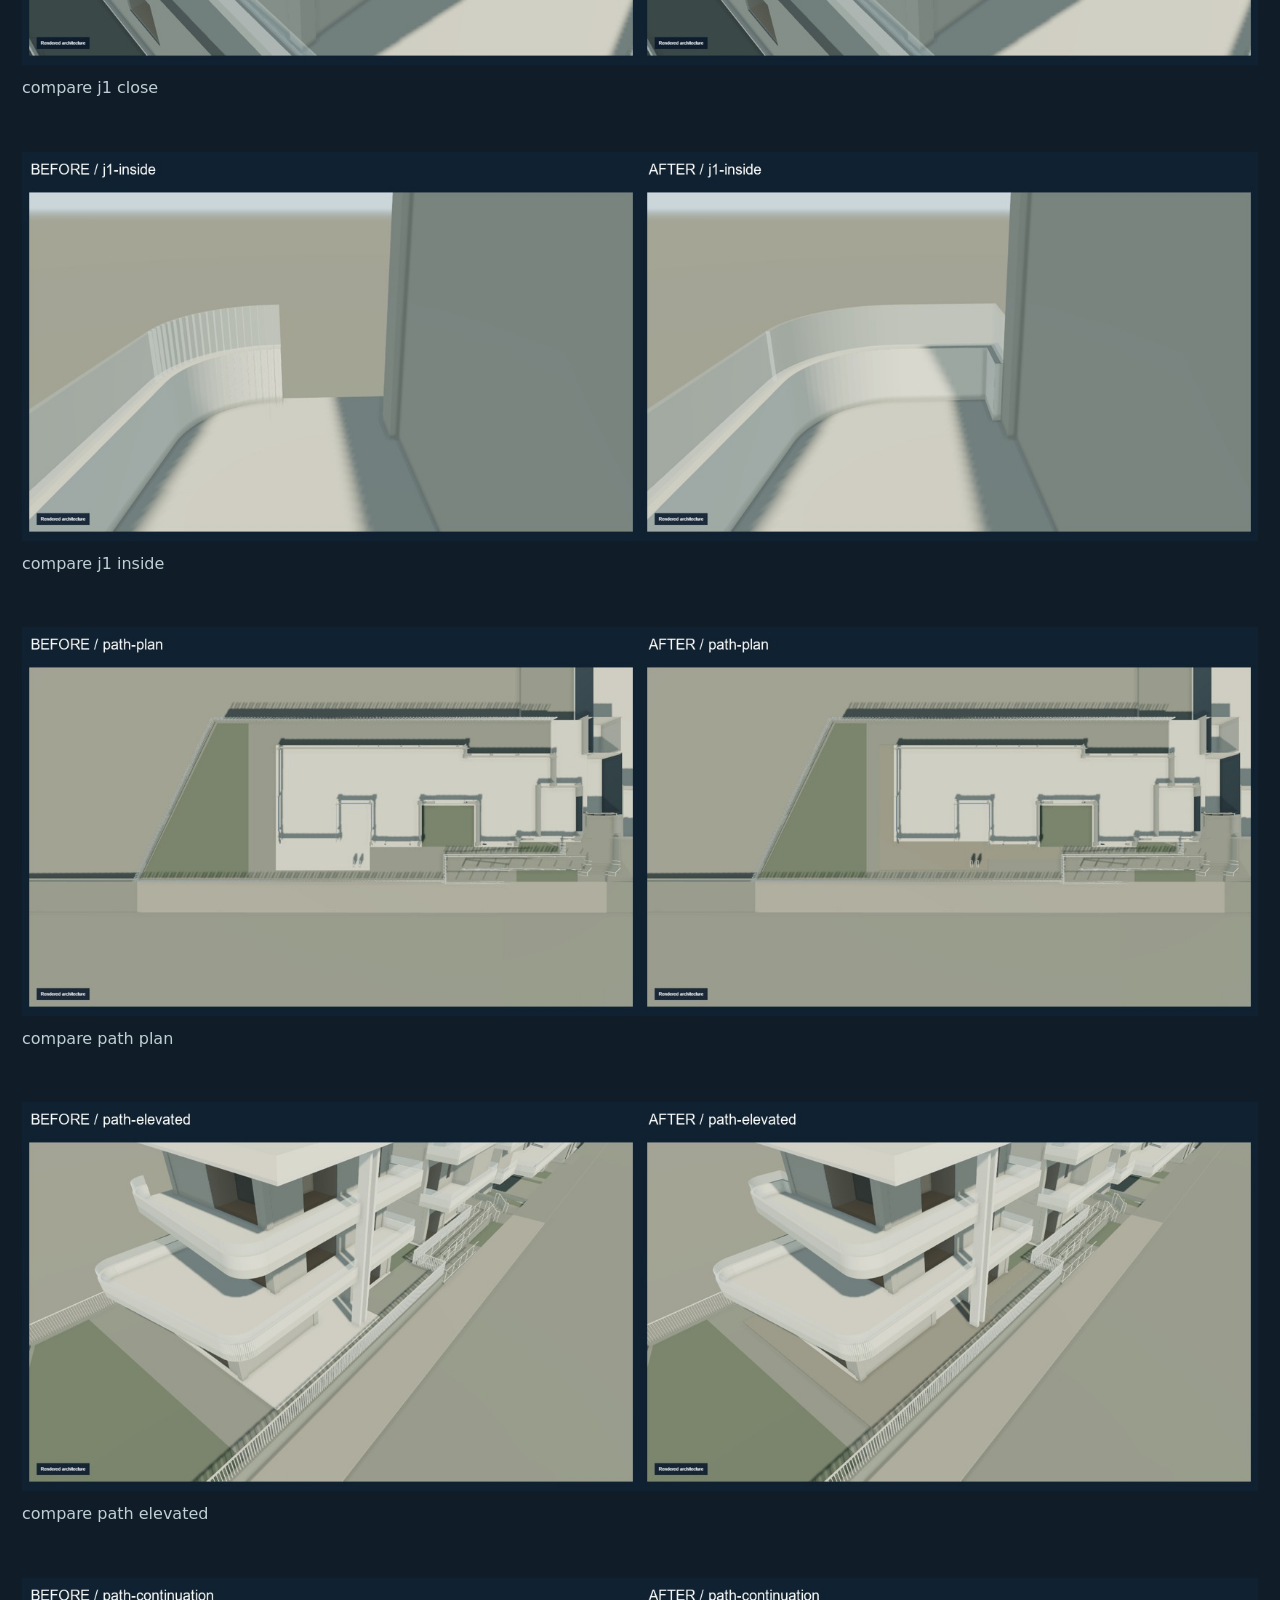
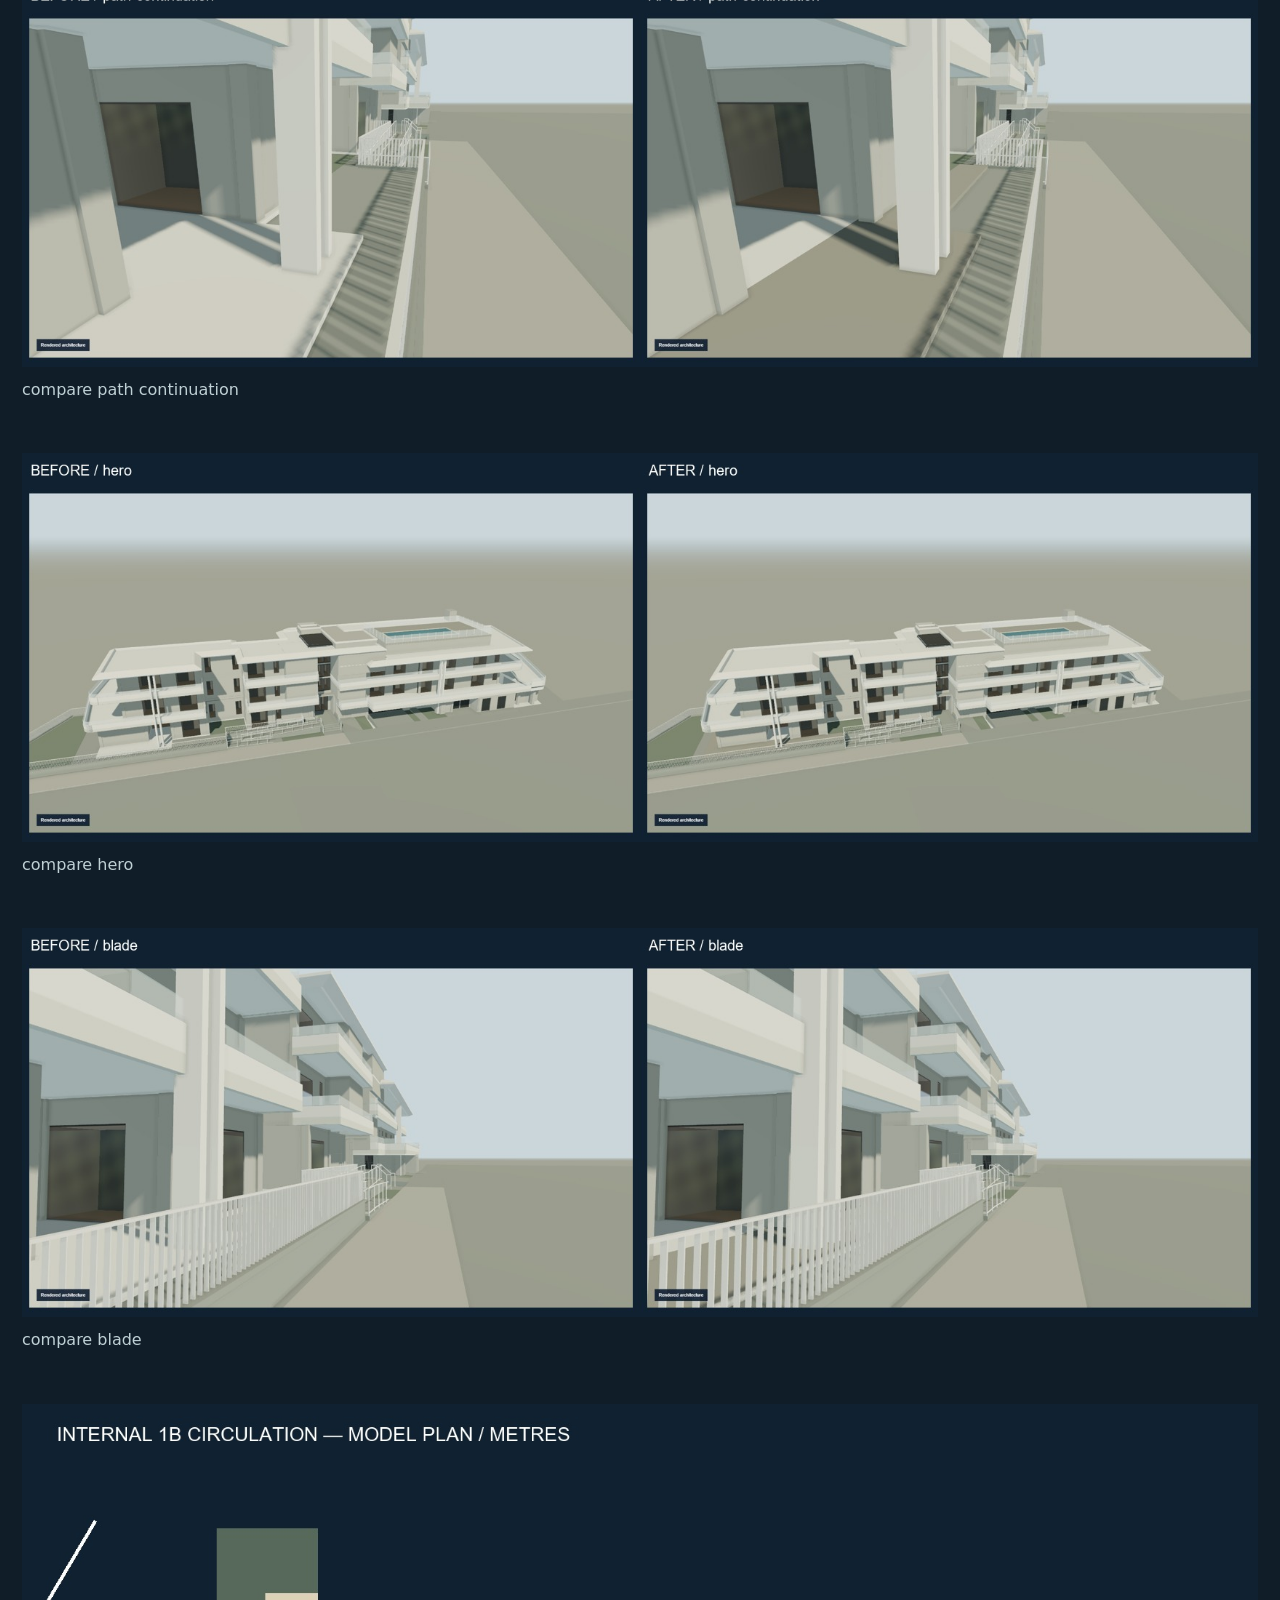
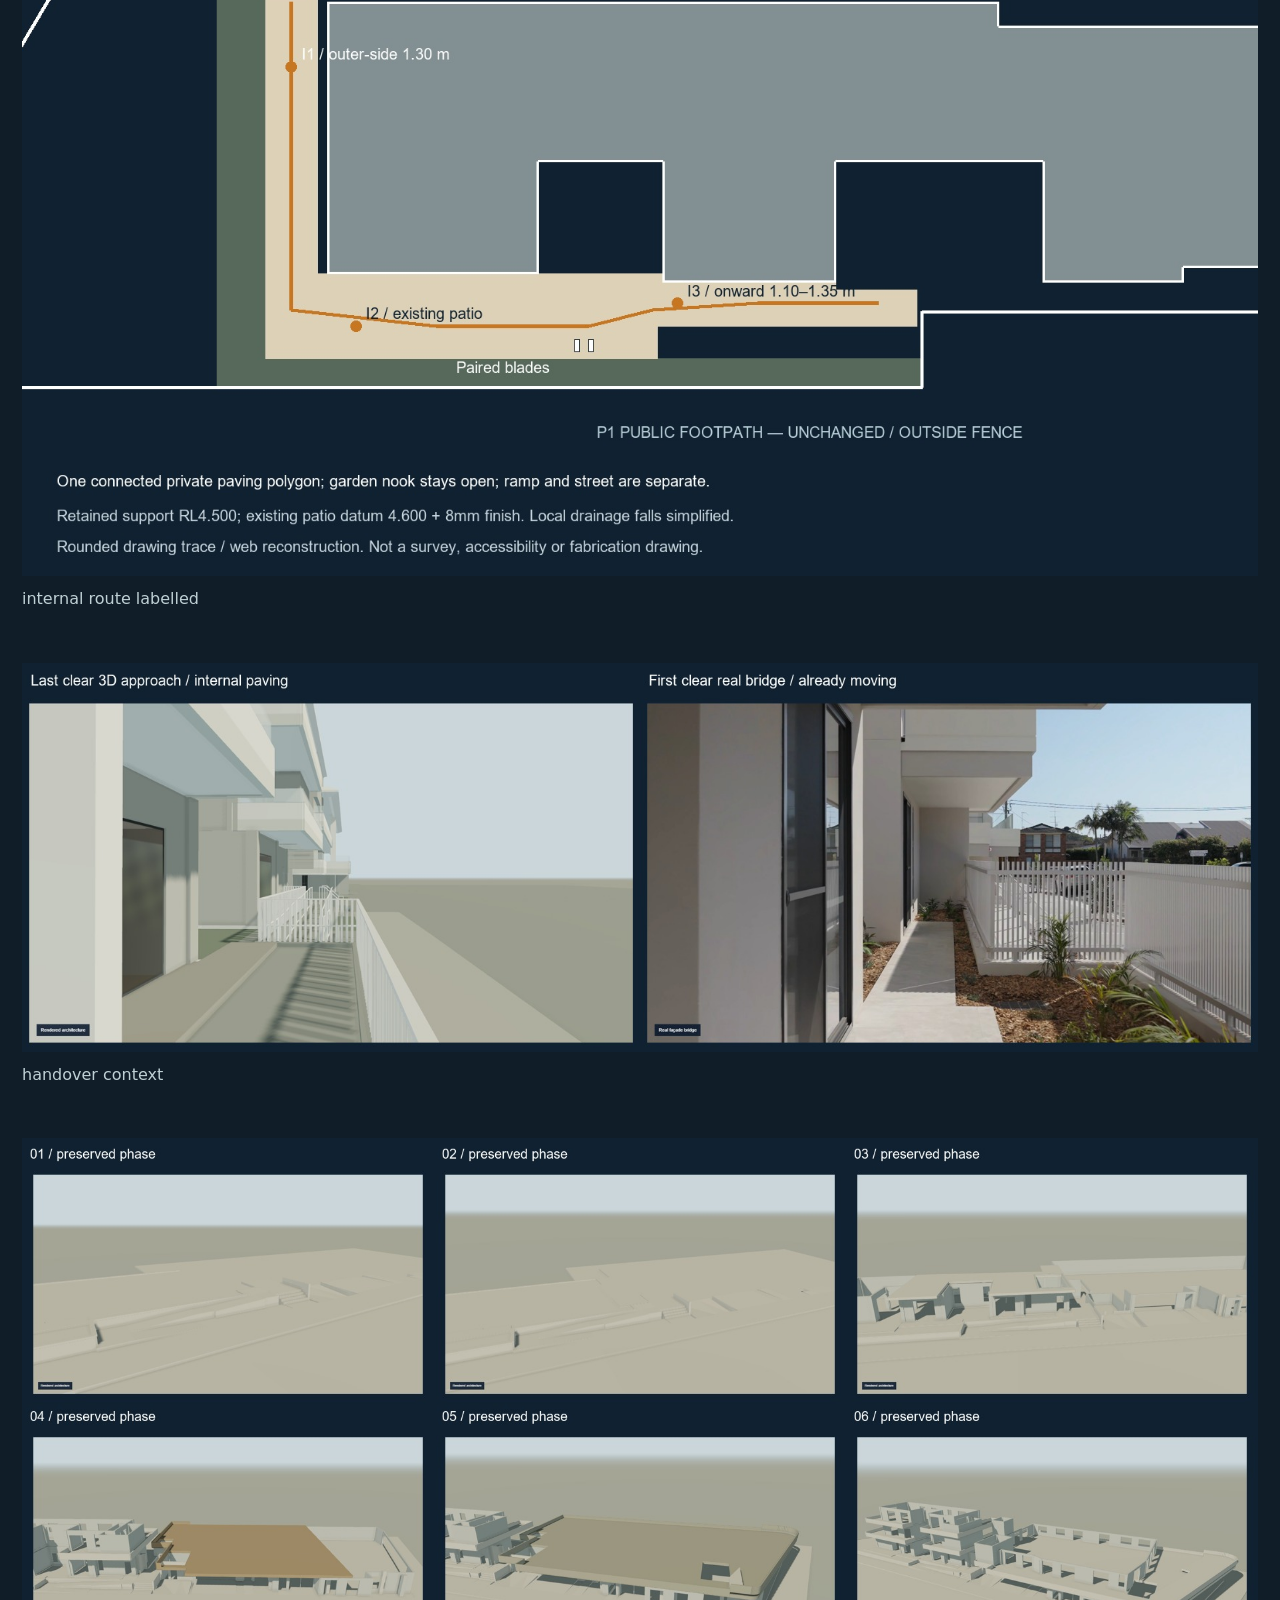
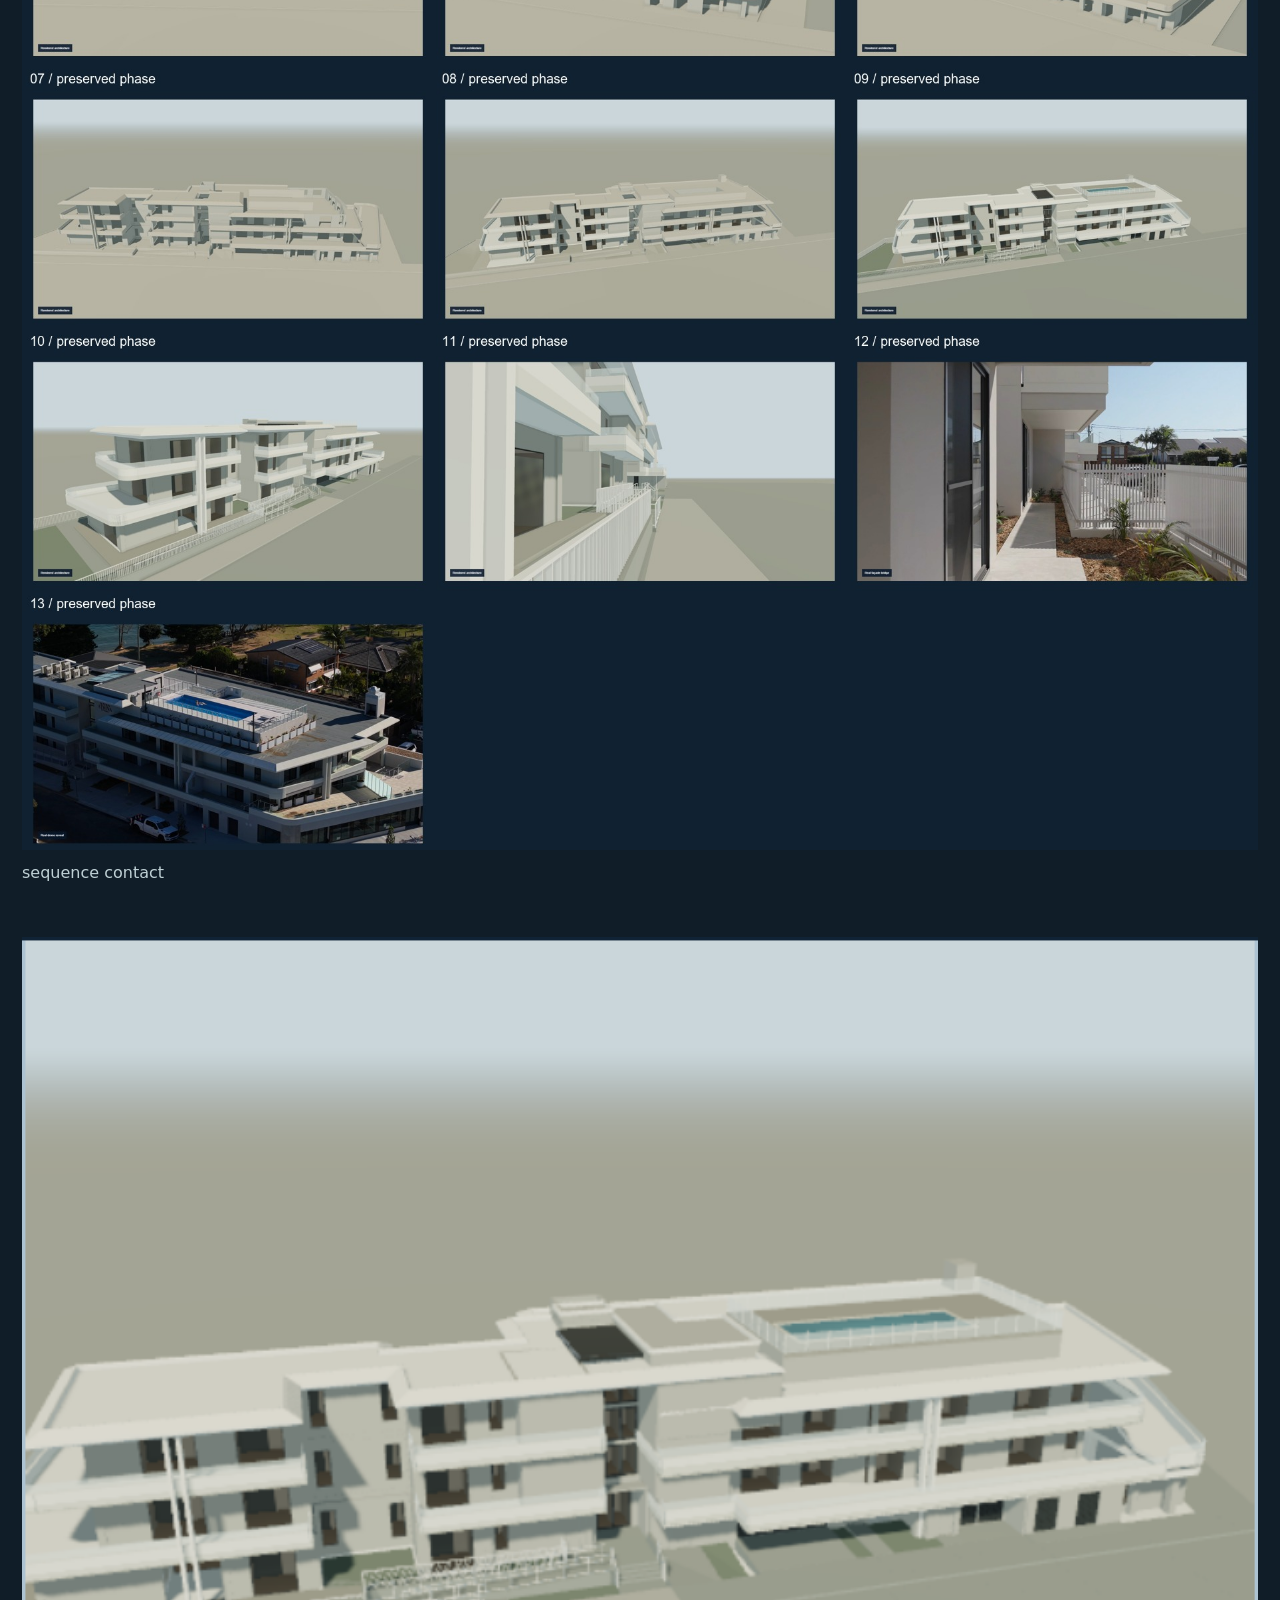
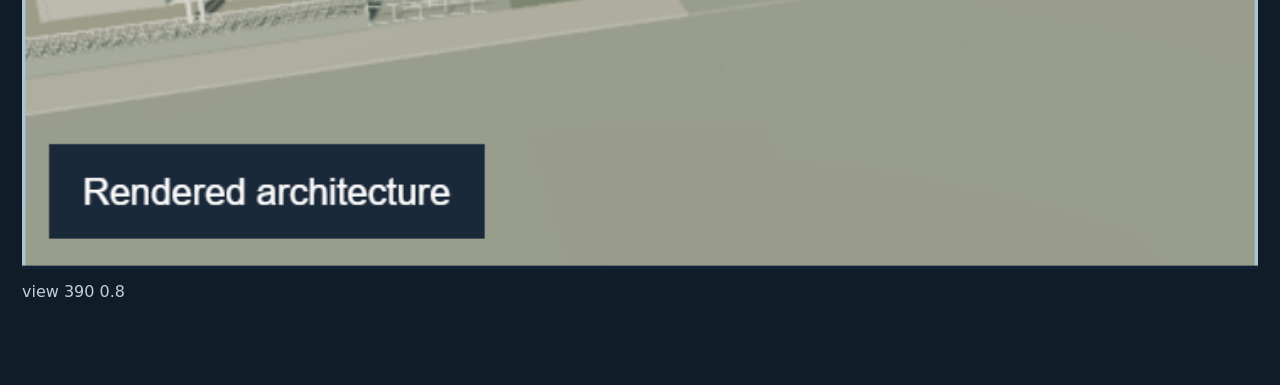
==== commit 237c4a84: "Review successor: close J1 rear-wall balcony termination and restore private I1–I3 paving" ====
--- a/review.html
+++ b/review.html
@@ -1 +1 @@
-<!doctype html><html lang="en"><head><meta charset="utf-8"><meta name="robots" content="noindex,nofollow,noarchive"><meta name="viewport" content="width=device-width,initial-scale=1"><title>Anna Athina — B local contact repairs</title><link rel="icon" href="favicon.svg"><style>body{margin:0;background:#101d28;color:#ebede9;font:16px/1.65 system-ui}main{max-width:1240px;margin:auto;padding:30px 22px}h1{font-size:clamp(28px,4vw,48px);line-height:1.15}a{color:#b7dbea}nav{display:flex;gap:24px;flex-wrap:wrap}video,img{display:block;width:100%;height:auto;background:#172b3a}figure{margin:24px 0 40px}figcaption{color:#bfd0d5;padding:10px 0}</style></head><body><main><p>ANNA ATHINA · B-LOCAL-CONTACT-SUCCESSOR · 2026-09-27</p><h1>Latest architectural review.</h1><p>B2 outer-front solid/glass curve joined; W2 enclosure meets slab; P1 public path distinguished from road. Four nook ends and corrected site grade preserved. The approved ramp, construction journey and cinematic handover are preserved.</p><nav><a href="index.html">Interactive 13-phase review</a><a href="review-sequence.mp4">Full review film</a></nav><p>Temporary public human-review copy. Not the production Raysons website. Source drawings and original site photographs are deliberately excluded.</p><video controls playsinline preload="metadata" poster="comparisons/compare-hero.jpg"></video><figure><a href="comparisons/compare-balcony-front.jpg"><img loading="lazy" src="comparisons/compare-balcony-front.jpg" alt="compare balcony front"></a><figcaption>compare balcony front</figcaption></figure><figure><a href="comparisons/compare-balcony-side.jpg"><img loading="lazy" src="comparisons/compare-balcony-side.jpg" alt="compare balcony side"></a><figcaption>compare balcony side</figcaption></figure><figure><a href="comparisons/compare-balcony-elevated.jpg"><img loading="lazy" src="comparisons/compare-balcony-elevated.jpg" alt="compare balcony elevated"></a><figcaption>compare balcony elevated</figcaption></figure><figure><a href="comparisons/compare-balcony-plan.jpg"><img loading="lazy" src="comparisons/compare-balcony-plan.jpg" alt="compare balcony plan"></a><figcaption>compare balcony plan</figcaption></figure><figure><a href="comparisons/compare-wall-isolated.jpg"><img loading="lazy" src="comparisons/compare-wall-isolated.jpg" alt="compare wall isolated"></a><figcaption>compare wall isolated</figcaption></figure><figure><a href="comparisons/wall-section.jpg"><img loading="lazy" src="comparisons/wall-section.jpg" alt="wall section"></a><figcaption>wall section</figcaption></figure><figure><a href="comparisons/compare-footpath.jpg"><img loading="lazy" src="comparisons/compare-footpath.jpg" alt="compare footpath"></a><figcaption>compare footpath</figcaption></figure><figure><a href="comparisons/compare-path-profile.jpg"><img loading="lazy" src="comparisons/compare-path-profile.jpg" alt="compare path profile"></a><figcaption>compare path profile</figcaption></figure><figure><a href="comparisons/compare-path-plan.jpg"><img loading="lazy" src="comparisons/compare-path-plan.jpg" alt="compare path plan"></a><figcaption>compare path plan</figcaption></figure><figure><a href="comparisons/path-section.jpg"><img loading="lazy" src="comparisons/path-section.jpg" alt="path section"></a><figcaption>path section</figcaption></figure><figure><a href="comparisons/compare-blade.jpg"><img loading="lazy" src="comparisons/compare-blade.jpg" alt="compare blade"></a><figcaption>compare blade</figcaption></figure><figure><a href="comparisons/handover-context.jpg"><img loading="lazy" src="comparisons/handover-context.jpg" alt="handover context"></a><figcaption>handover context</figcaption></figure><figure><a href="comparisons/compare-hero.jpg"><img loading="lazy" src="comparisons/compare-hero.jpg" alt="compare hero"></a><figcaption>compare hero</figcaption></figure><figure><a href="comparisons/sequence-contact.jpg"><img loading="lazy" src="comparisons/sequence-contact.jpg" alt="sequence contact"></a><figcaption>sequence contact</figcaption></figure><figure><a href="comparisons/view-390-0.8.png"><img loading="lazy" src="comparisons/view-390-0.8.png" alt="view 390 0.8"></a><figcaption>view 390 0.8</figcaption></figure></main><script src="review-player.js"></script></body></html>+<!doctype html><html lang="en"><head><meta charset="utf-8"><meta name="robots" content="noindex,nofollow,noarchive"><meta name="viewport" content="width=device-width,initial-scale=1"><title>Anna Athina — J1 termination and internal 1B path</title><link rel="icon" href="favicon.svg"><style>body{margin:0;background:#101d28;color:#ebede9;font:16px/1.65 system-ui}main{max-width:1240px;margin:auto;padding:30px 22px}h1{font-size:clamp(28px,4vw,48px);line-height:1.15}a{color:#b7dbea}nav{display:flex;gap:24px;flex-wrap:wrap}video,img{display:block;width:100%;height:auto;background:#172b3a}figure{margin:24px 0 40px}figcaption{color:#bfd0d5;padding:10px 0}</style></head><body><main><p>ANNA ATHINA · B-TERMINATION-INTERNAL-PATH-SUCCESSOR · 2026-09-27</p><h1>Latest architectural review.</h1><p>J1 solid and glass return now meets the rear wall. Internal I1 → I2 → I3 paving is continuous inside the fence. W2, P1, four nook ends, open garden and site grade are preserved. Human approval pending. The approved ramp, construction journey and cinematic handover are preserved.</p><nav><a href="index.html">Interactive 13-phase review</a><a href="review-sequence.mp4">Full review film</a></nav><p>Temporary public human-review copy. Not the production Raysons website. Source drawings and original site photographs are deliberately excluded.</p><video controls playsinline preload="metadata" poster="comparisons/compare-hero.jpg"></video><figure><a href="comparisons/compare-j1-front.jpg"><img loading="lazy" src="comparisons/compare-j1-front.jpg" alt="compare j1 front"></a><figcaption>compare j1 front</figcaption></figure><figure><a href="comparisons/compare-j1-close.jpg"><img loading="lazy" src="comparisons/compare-j1-close.jpg" alt="compare j1 close"></a><figcaption>compare j1 close</figcaption></figure><figure><a href="comparisons/compare-j1-inside.jpg"><img loading="lazy" src="comparisons/compare-j1-inside.jpg" alt="compare j1 inside"></a><figcaption>compare j1 inside</figcaption></figure><figure><a href="comparisons/compare-path-plan.jpg"><img loading="lazy" src="comparisons/compare-path-plan.jpg" alt="compare path plan"></a><figcaption>compare path plan</figcaption></figure><figure><a href="comparisons/compare-path-elevated.jpg"><img loading="lazy" src="comparisons/compare-path-elevated.jpg" alt="compare path elevated"></a><figcaption>compare path elevated</figcaption></figure><figure><a href="comparisons/compare-path-continuation.jpg"><img loading="lazy" src="comparisons/compare-path-continuation.jpg" alt="compare path continuation"></a><figcaption>compare path continuation</figcaption></figure><figure><a href="comparisons/compare-hero.jpg"><img loading="lazy" src="comparisons/compare-hero.jpg" alt="compare hero"></a><figcaption>compare hero</figcaption></figure><figure><a href="comparisons/compare-blade.jpg"><img loading="lazy" src="comparisons/compare-blade.jpg" alt="compare blade"></a><figcaption>compare blade</figcaption></figure><figure><a href="comparisons/internal-route-labelled.jpg"><img loading="lazy" src="comparisons/internal-route-labelled.jpg" alt="internal route labelled"></a><figcaption>internal route labelled</figcaption></figure><figure><a href="comparisons/handover-context.jpg"><img loading="lazy" src="comparisons/handover-context.jpg" alt="handover context"></a><figcaption>handover context</figcaption></figure><figure><a href="comparisons/sequence-contact.jpg"><img loading="lazy" src="comparisons/sequence-contact.jpg" alt="sequence contact"></a><figcaption>sequence contact</figcaption></figure><figure><a href="comparisons/view-390-0.8.png"><img loading="lazy" src="comparisons/view-390-0.8.png" alt="view 390 0.8"></a><figcaption>view 390 0.8</figcaption></figure></main><script src="review-player.js"></script></body></html>
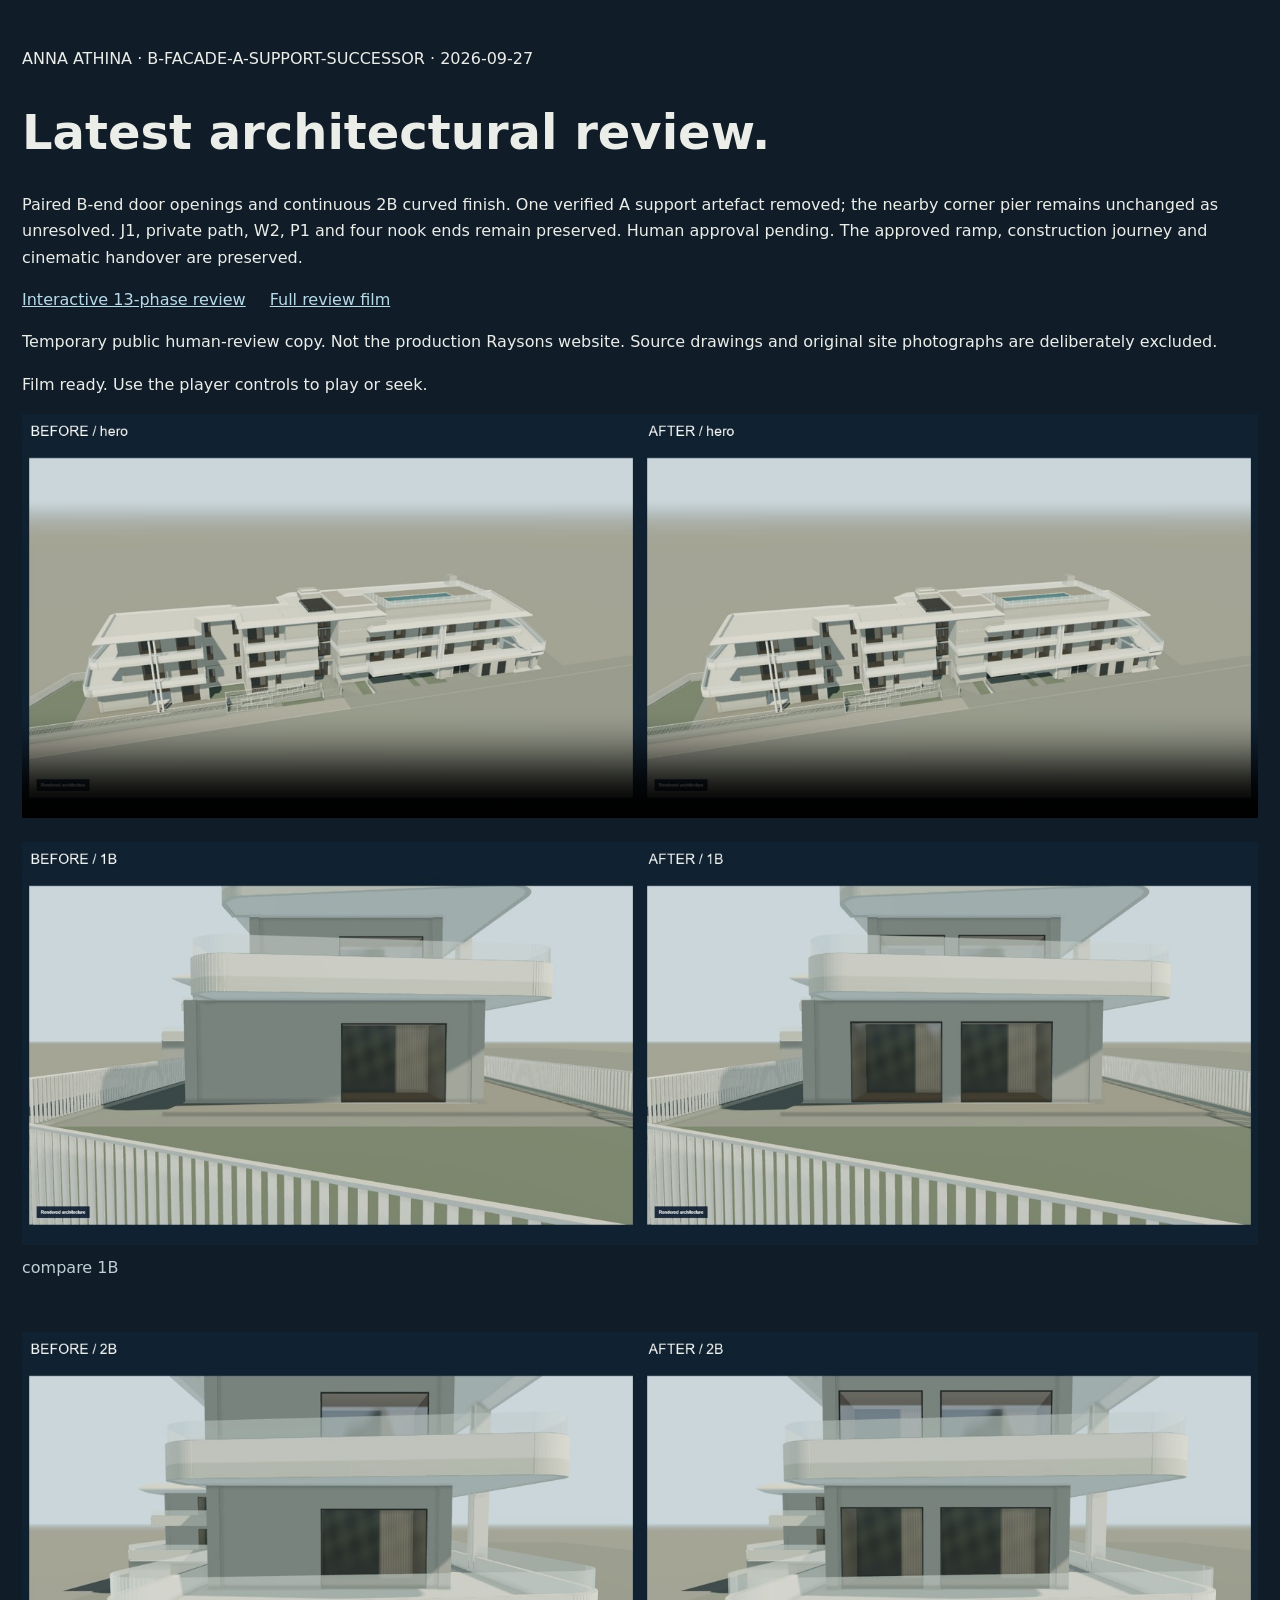
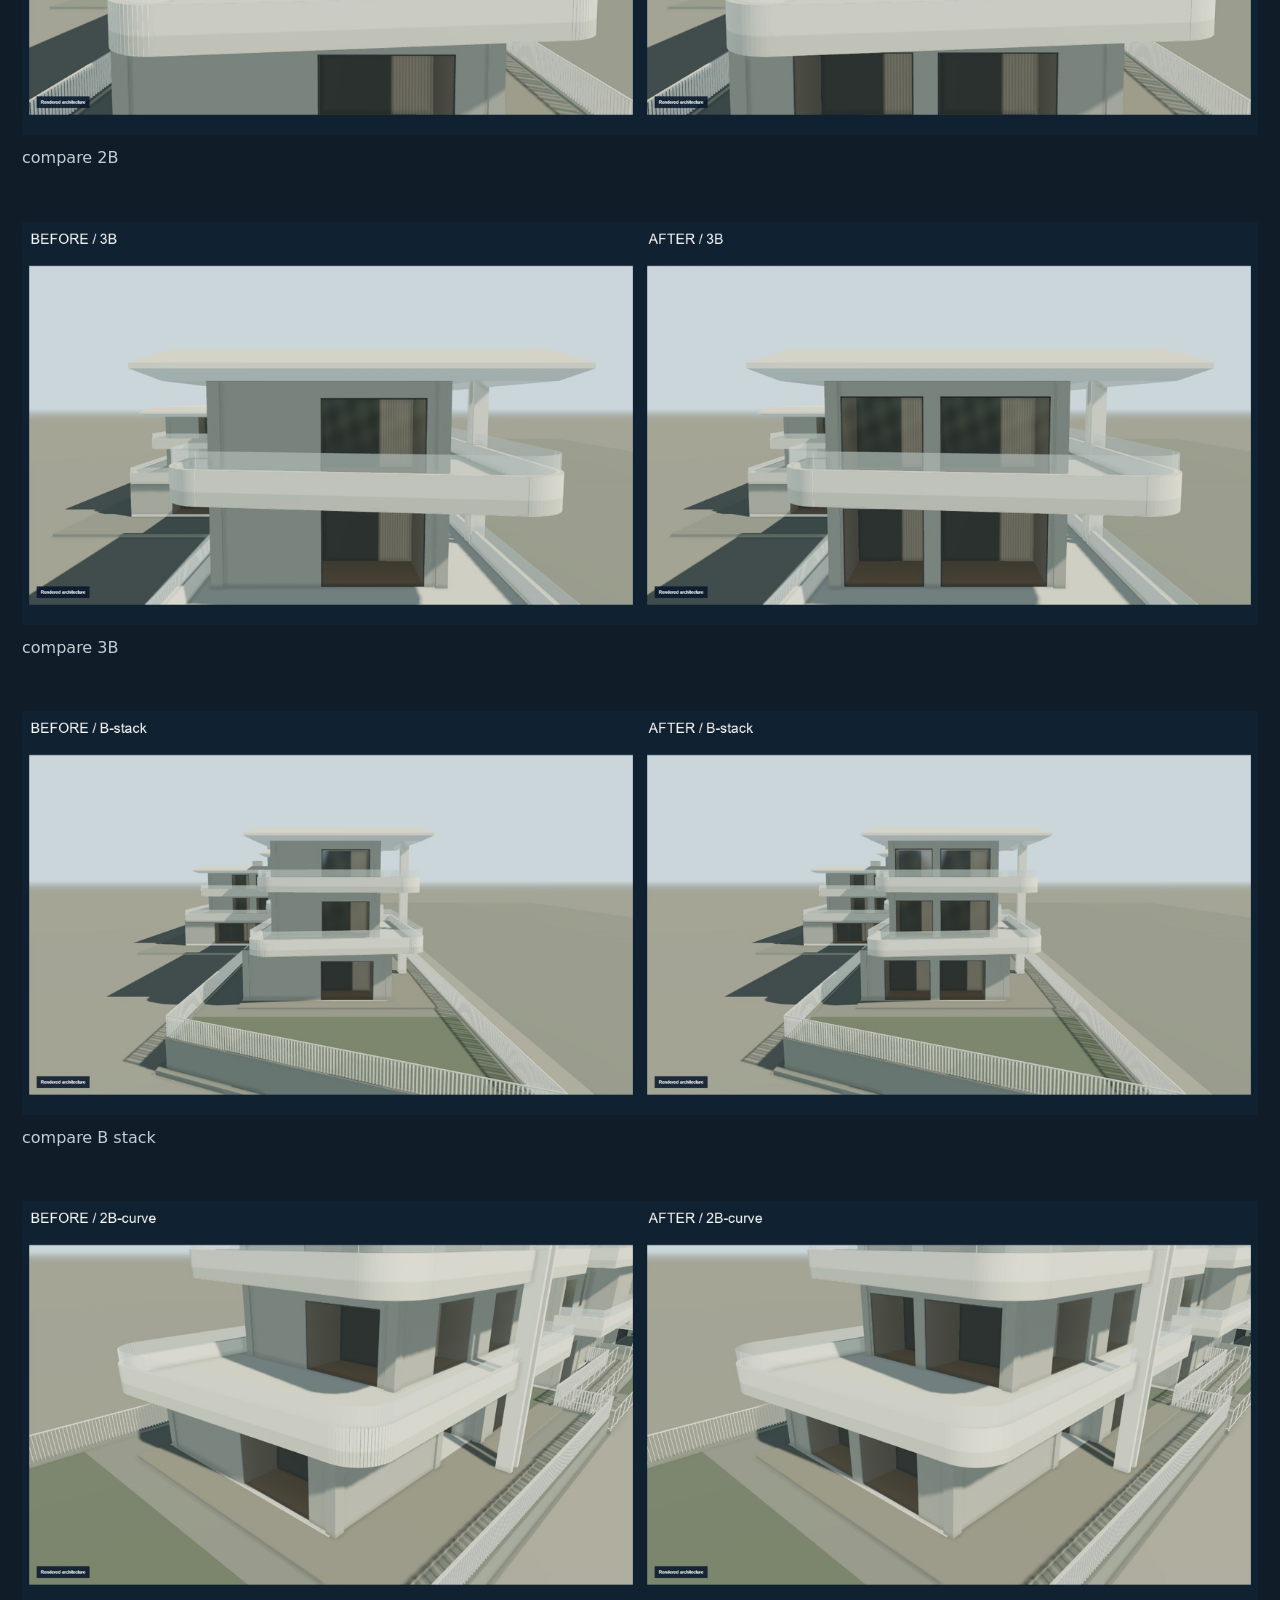
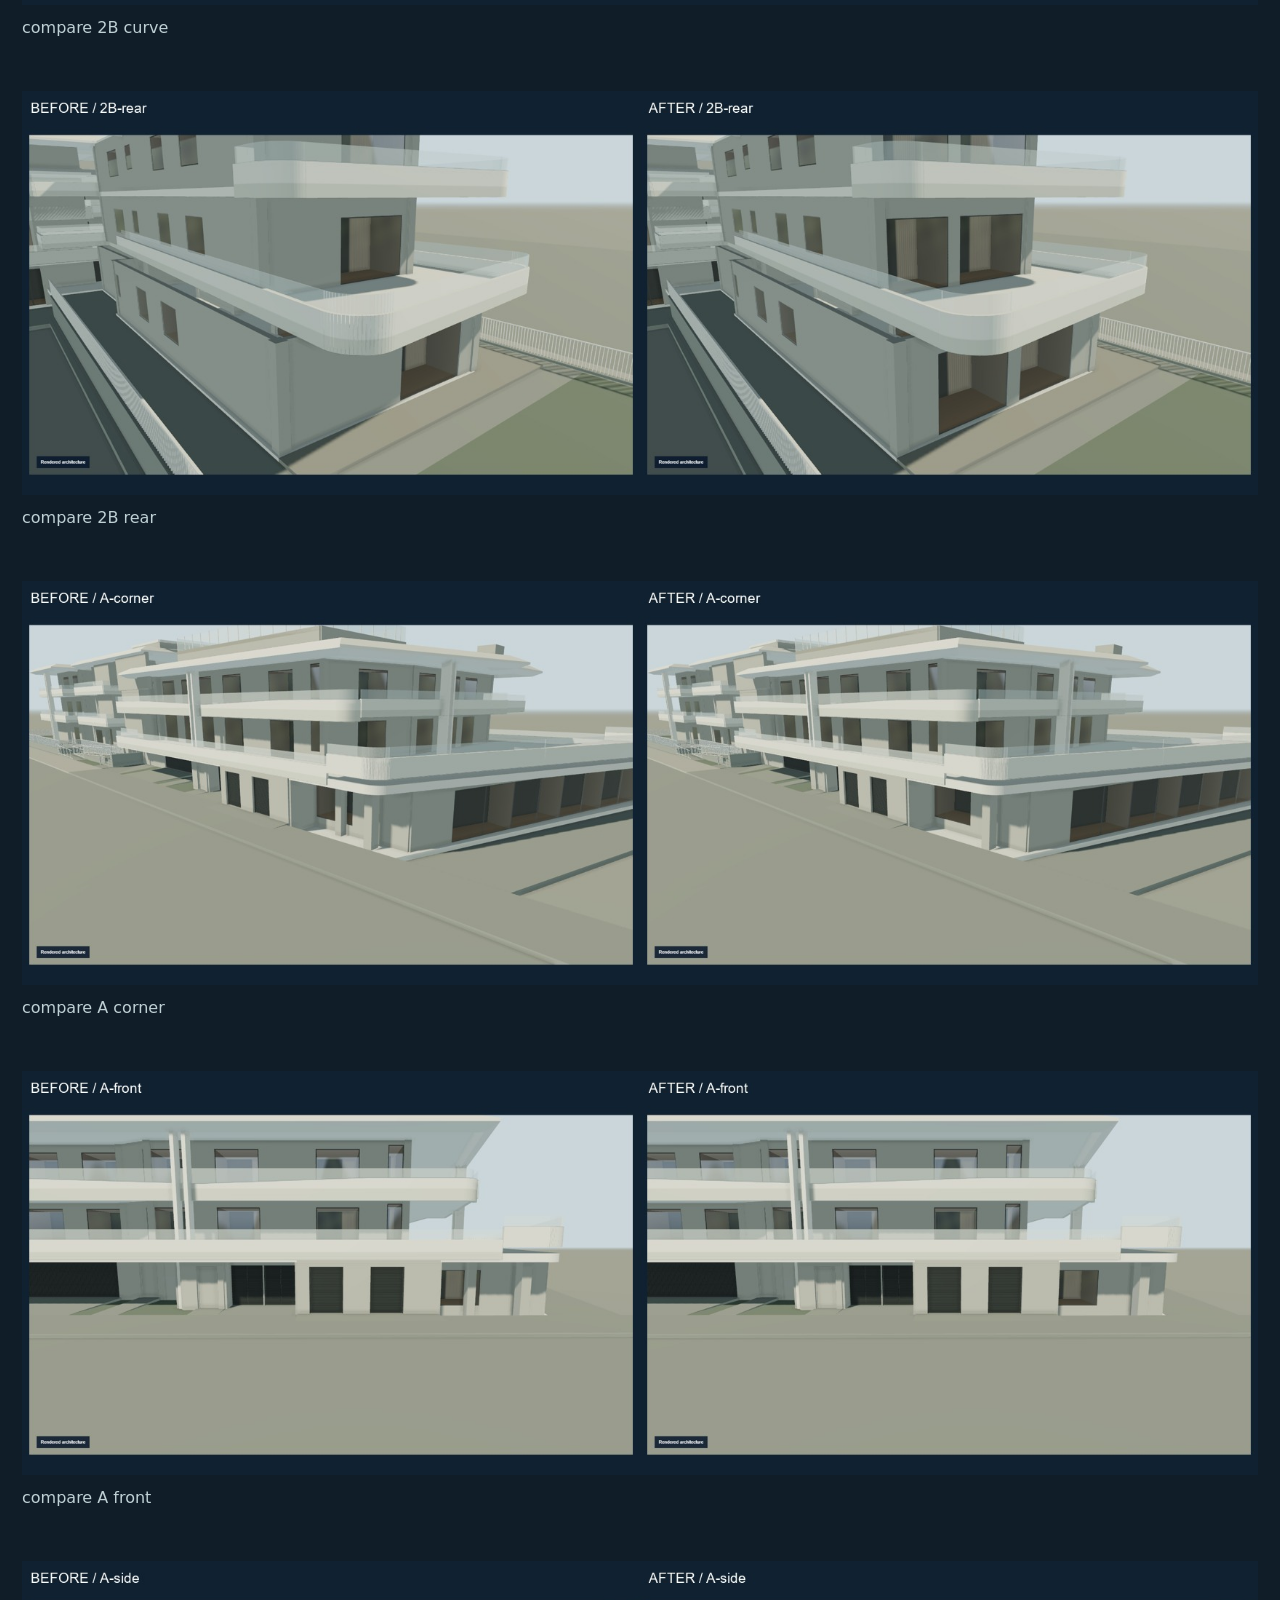
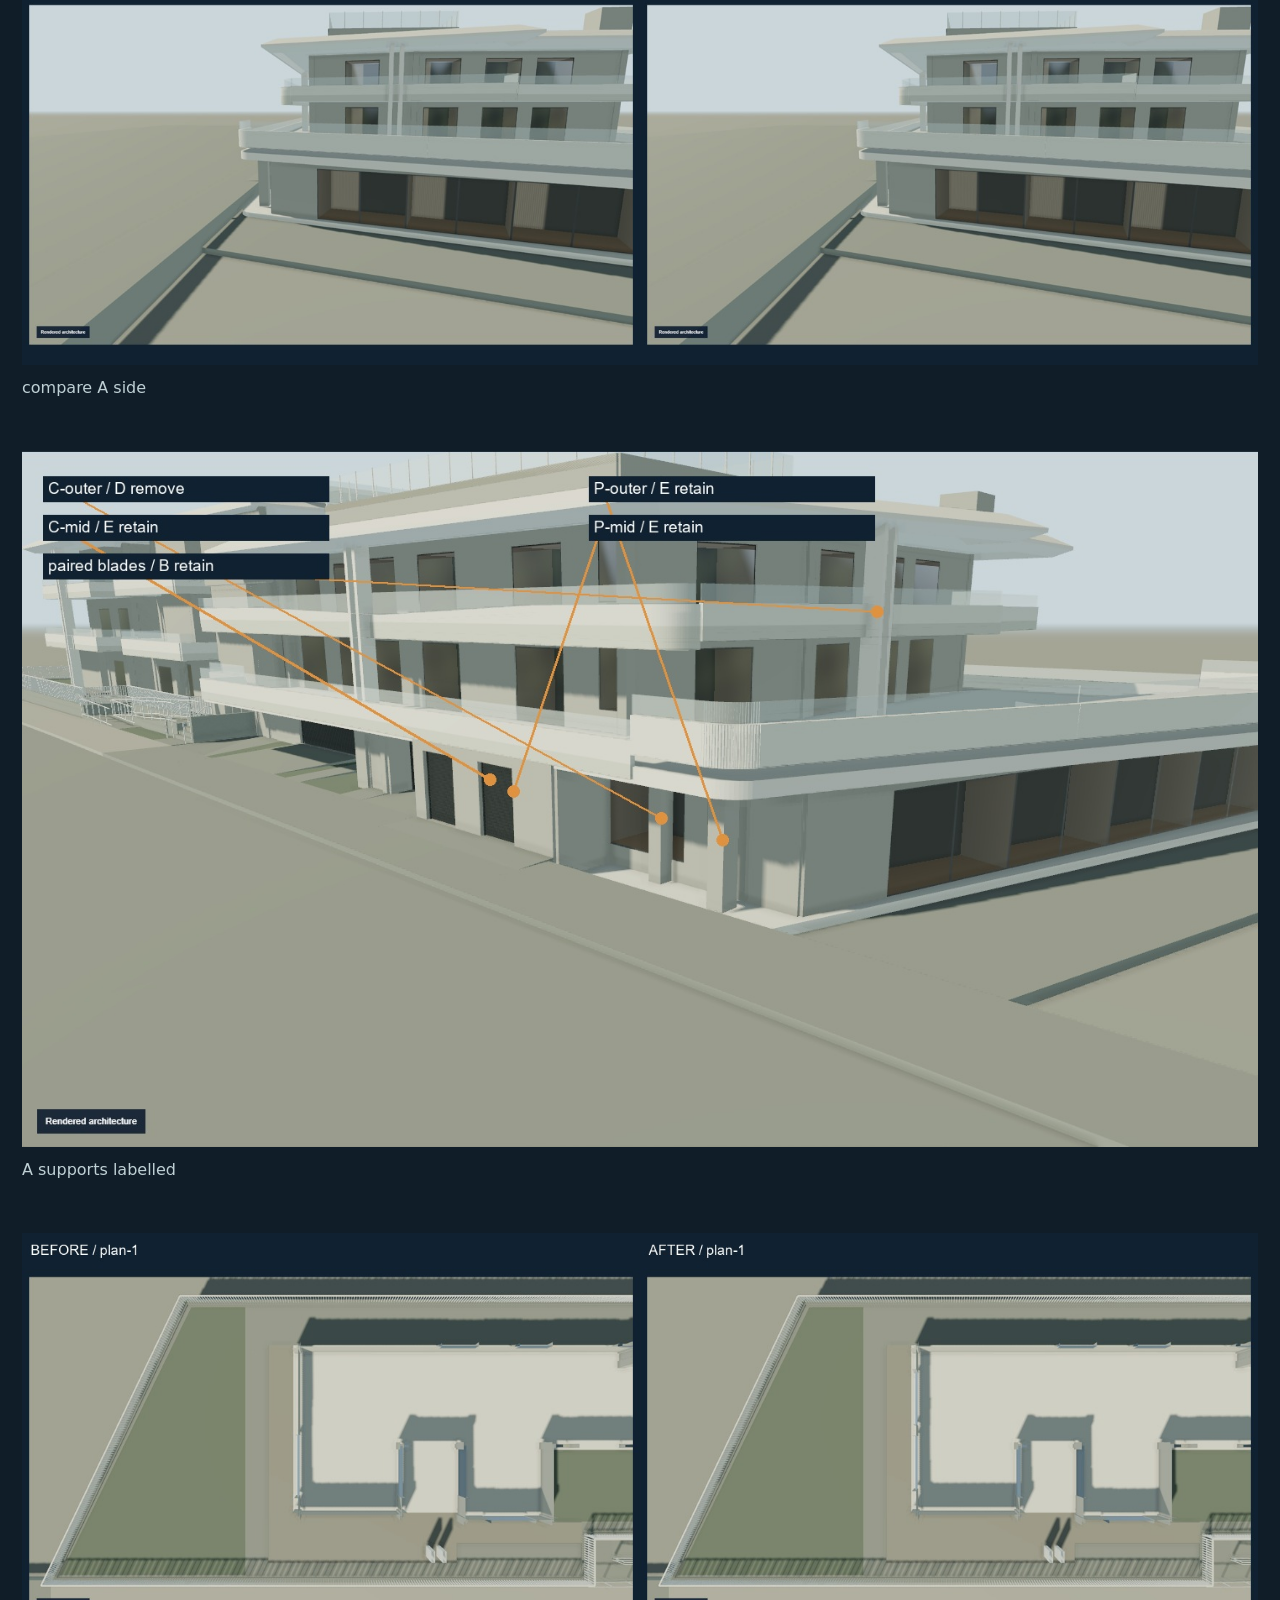
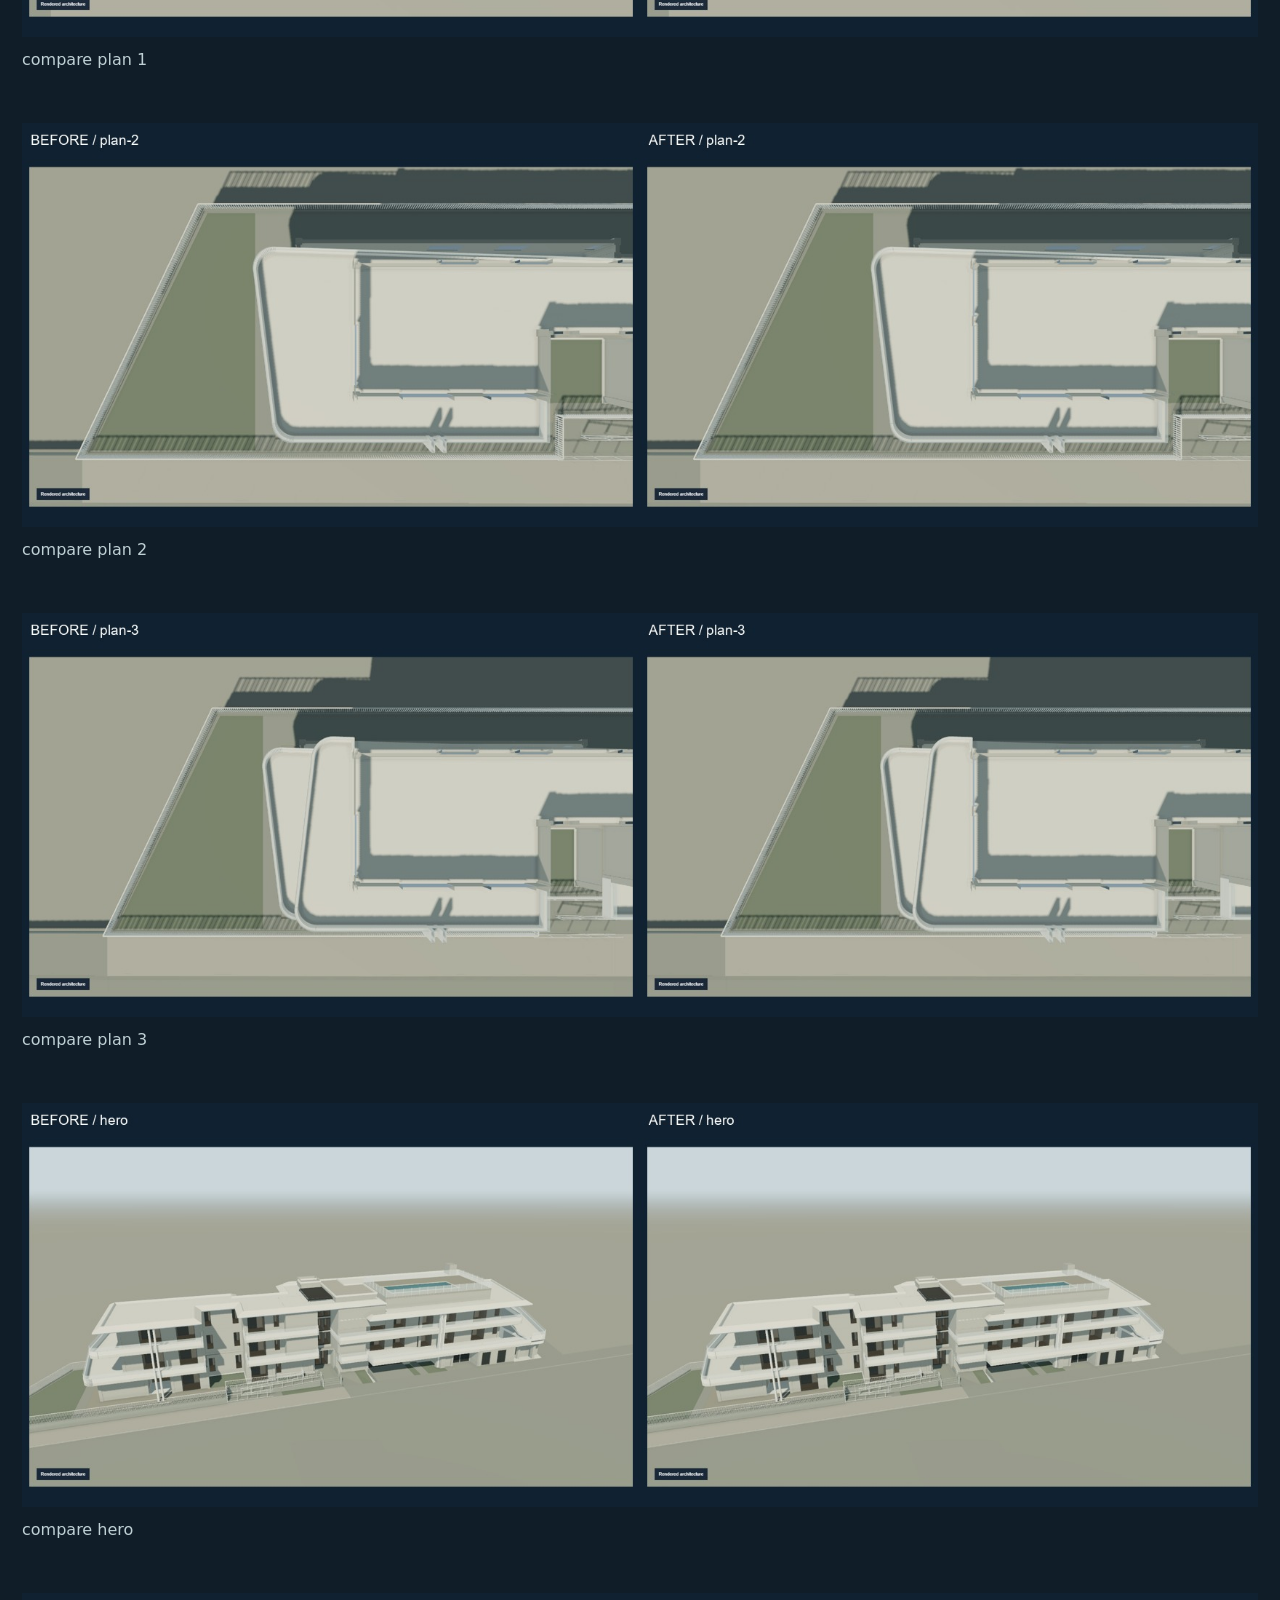
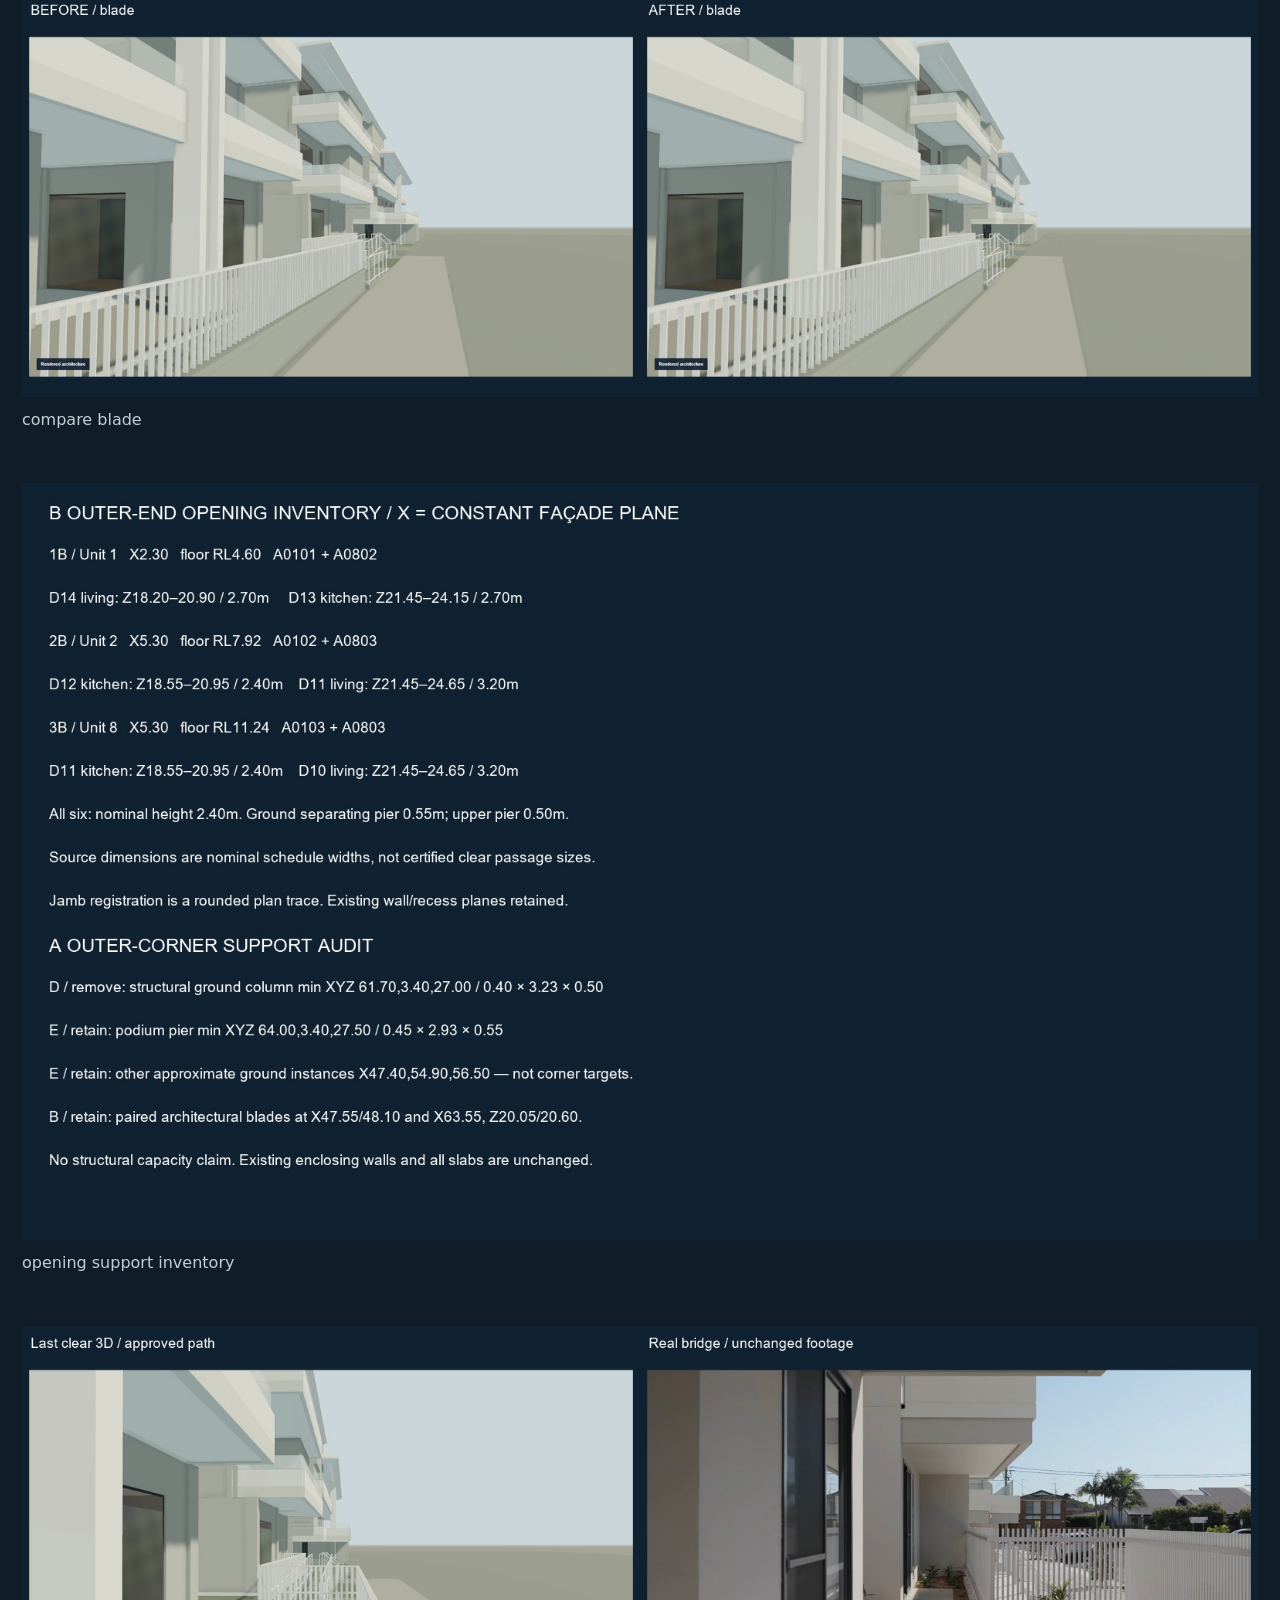
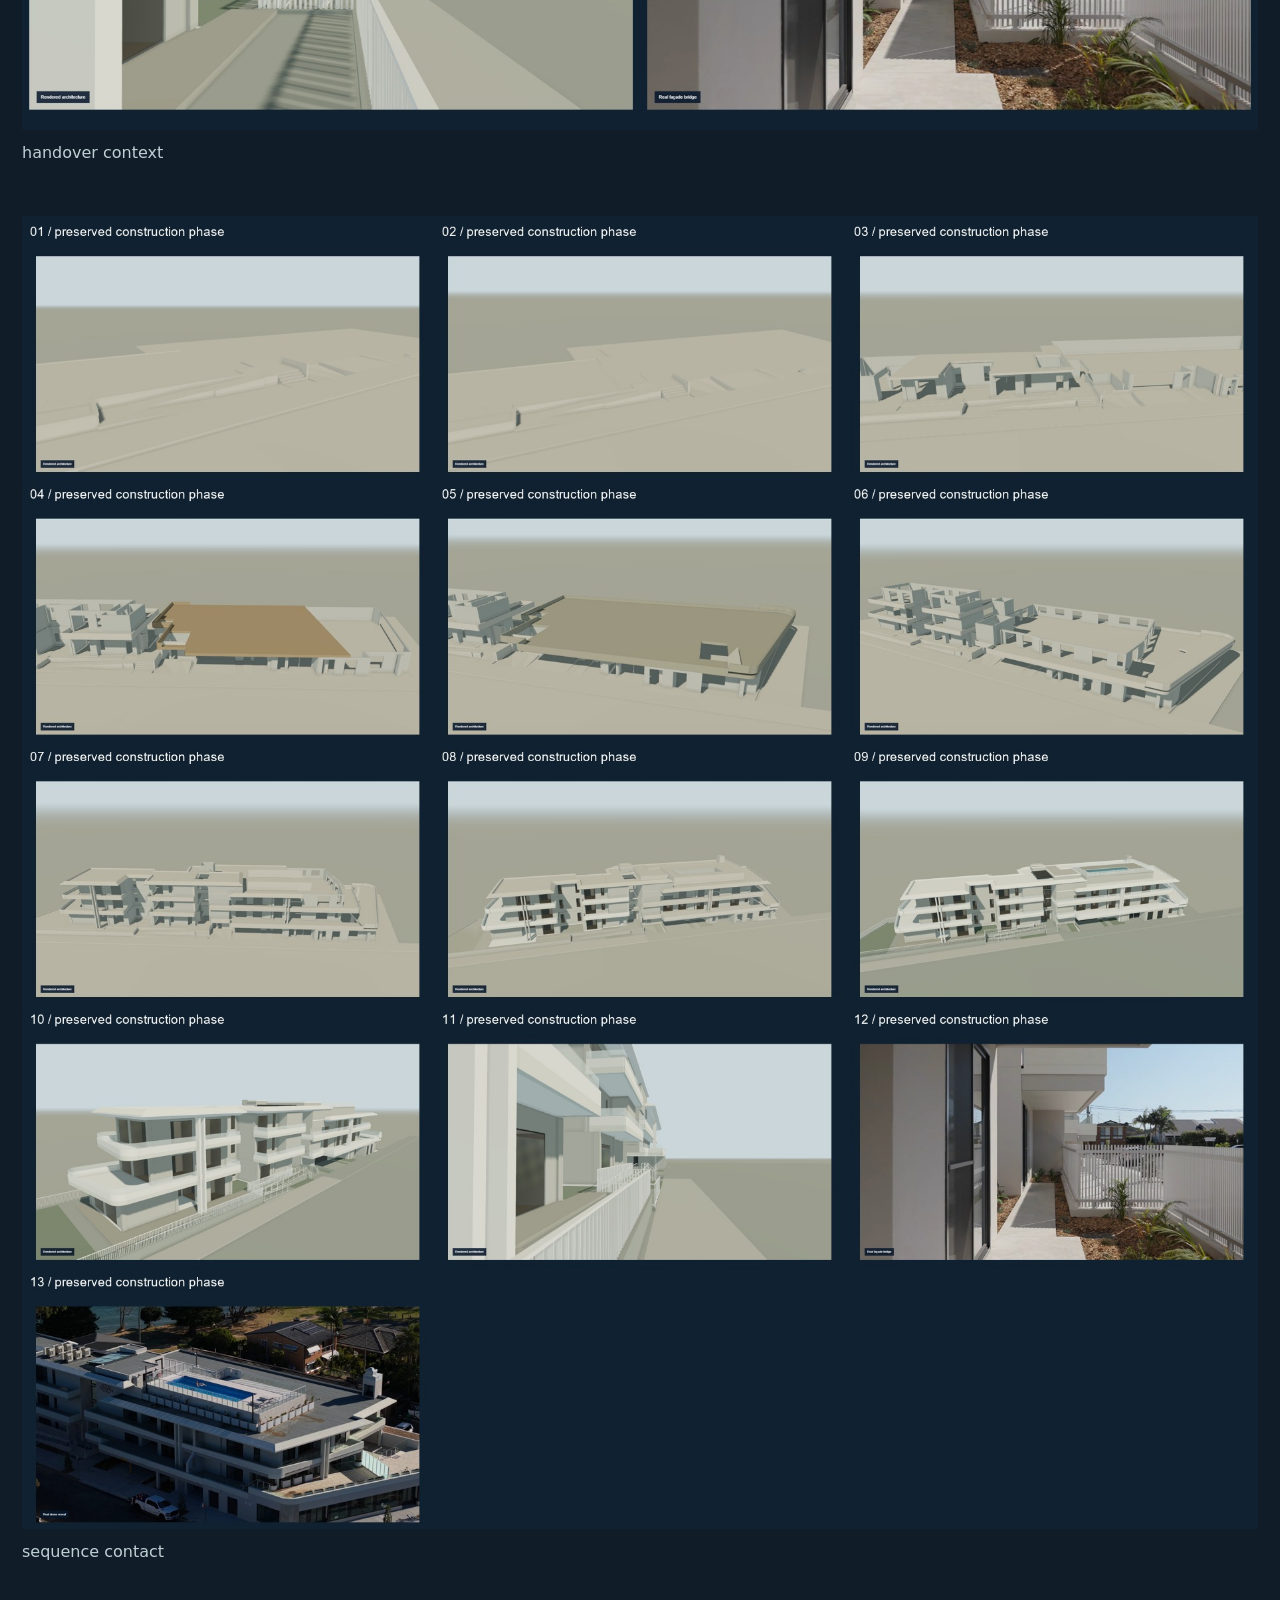
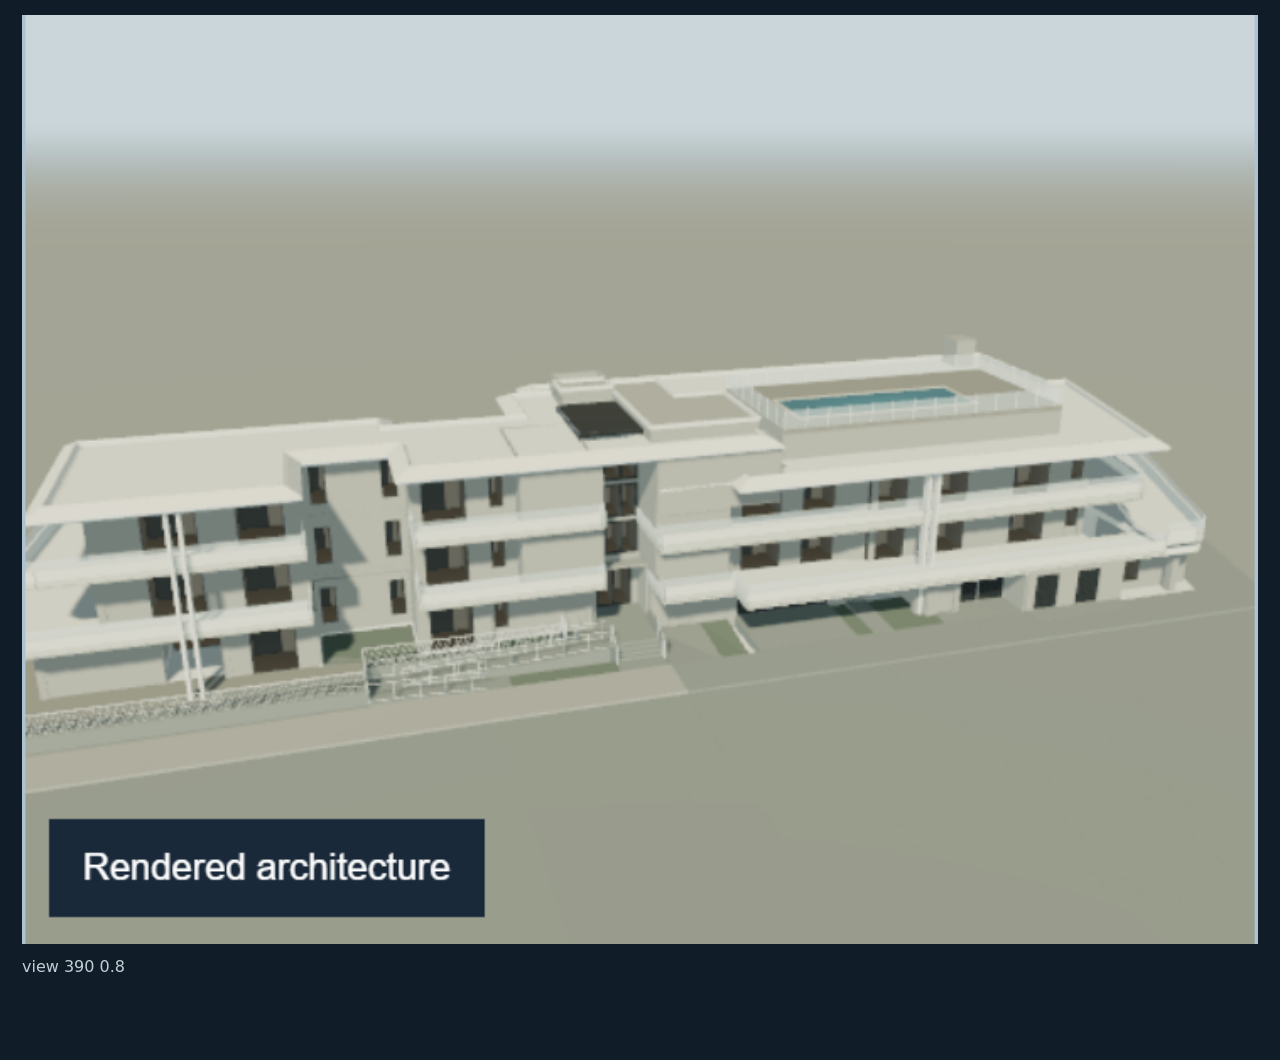
==== commit 98bfe344: "Review B paired doors and continuous 2B corners; remove verified A artefact, retain unresolved corne" ====
--- a/review.html
+++ b/review.html
@@ -1 +1 @@
-<!doctype html><html lang="en"><head><meta charset="utf-8"><meta name="robots" content="noindex,nofollow,noarchive"><meta name="viewport" content="width=device-width,initial-scale=1"><title>Anna Athina — J1 termination and internal 1B path</title><link rel="icon" href="favicon.svg"><style>body{margin:0;background:#101d28;color:#ebede9;font:16px/1.65 system-ui}main{max-width:1240px;margin:auto;padding:30px 22px}h1{font-size:clamp(28px,4vw,48px);line-height:1.15}a{color:#b7dbea}nav{display:flex;gap:24px;flex-wrap:wrap}video,img{display:block;width:100%;height:auto;background:#172b3a}figure{margin:24px 0 40px}figcaption{color:#bfd0d5;padding:10px 0}</style></head><body><main><p>ANNA ATHINA · B-TERMINATION-INTERNAL-PATH-SUCCESSOR · 2026-09-27</p><h1>Latest architectural review.</h1><p>J1 solid and glass return now meets the rear wall. Internal I1 → I2 → I3 paving is continuous inside the fence. W2, P1, four nook ends, open garden and site grade are preserved. Human approval pending. The approved ramp, construction journey and cinematic handover are preserved.</p><nav><a href="index.html">Interactive 13-phase review</a><a href="review-sequence.mp4">Full review film</a></nav><p>Temporary public human-review copy. Not the production Raysons website. Source drawings and original site photographs are deliberately excluded.</p><video controls playsinline preload="metadata" poster="comparisons/compare-hero.jpg"></video><figure><a href="comparisons/compare-j1-front.jpg"><img loading="lazy" src="comparisons/compare-j1-front.jpg" alt="compare j1 front"></a><figcaption>compare j1 front</figcaption></figure><figure><a href="comparisons/compare-j1-close.jpg"><img loading="lazy" src="comparisons/compare-j1-close.jpg" alt="compare j1 close"></a><figcaption>compare j1 close</figcaption></figure><figure><a href="comparisons/compare-j1-inside.jpg"><img loading="lazy" src="comparisons/compare-j1-inside.jpg" alt="compare j1 inside"></a><figcaption>compare j1 inside</figcaption></figure><figure><a href="comparisons/compare-path-plan.jpg"><img loading="lazy" src="comparisons/compare-path-plan.jpg" alt="compare path plan"></a><figcaption>compare path plan</figcaption></figure><figure><a href="comparisons/compare-path-elevated.jpg"><img loading="lazy" src="comparisons/compare-path-elevated.jpg" alt="compare path elevated"></a><figcaption>compare path elevated</figcaption></figure><figure><a href="comparisons/compare-path-continuation.jpg"><img loading="lazy" src="comparisons/compare-path-continuation.jpg" alt="compare path continuation"></a><figcaption>compare path continuation</figcaption></figure><figure><a href="comparisons/compare-hero.jpg"><img loading="lazy" src="comparisons/compare-hero.jpg" alt="compare hero"></a><figcaption>compare hero</figcaption></figure><figure><a href="comparisons/compare-blade.jpg"><img loading="lazy" src="comparisons/compare-blade.jpg" alt="compare blade"></a><figcaption>compare blade</figcaption></figure><figure><a href="comparisons/internal-route-labelled.jpg"><img loading="lazy" src="comparisons/internal-route-labelled.jpg" alt="internal route labelled"></a><figcaption>internal route labelled</figcaption></figure><figure><a href="comparisons/handover-context.jpg"><img loading="lazy" src="comparisons/handover-context.jpg" alt="handover context"></a><figcaption>handover context</figcaption></figure><figure><a href="comparisons/sequence-contact.jpg"><img loading="lazy" src="comparisons/sequence-contact.jpg" alt="sequence contact"></a><figcaption>sequence contact</figcaption></figure><figure><a href="comparisons/view-390-0.8.png"><img loading="lazy" src="comparisons/view-390-0.8.png" alt="view 390 0.8"></a><figcaption>view 390 0.8</figcaption></figure></main><script src="review-player.js"></script></body></html>+<!doctype html><html lang="en"><head><meta charset="utf-8"><meta name="robots" content="noindex,nofollow,noarchive"><meta name="viewport" content="width=device-width,initial-scale=1"><title>Anna Athina — B facade and A support fidelity</title><link rel="icon" href="favicon.svg"><style>body{margin:0;background:#101d28;color:#ebede9;font:16px/1.65 system-ui}main{max-width:1240px;margin:auto;padding:30px 22px}h1{font-size:clamp(28px,4vw,48px);line-height:1.15}a{color:#b7dbea}nav{display:flex;gap:24px;flex-wrap:wrap}video,img{display:block;width:100%;height:auto;background:#172b3a}figure{margin:24px 0 40px}figcaption{color:#bfd0d5;padding:10px 0}</style></head><body><main><p>ANNA ATHINA · B-FACADE-A-SUPPORT-SUCCESSOR · 2026-09-27</p><h1>Latest architectural review.</h1><p>Paired B-end door openings and continuous 2B curved finish. One verified A support artefact removed; the nearby corner pier remains unchanged as unresolved. J1, private path, W2, P1 and four nook ends remain preserved. Human approval pending. The approved ramp, construction journey and cinematic handover are preserved.</p><nav><a href="index.html">Interactive 13-phase review</a><a href="review-sequence.mp4">Full review film</a></nav><p>Temporary public human-review copy. Not the production Raysons website. Source drawings and original site photographs are deliberately excluded.</p><video controls playsinline preload="metadata" poster="comparisons/compare-hero.jpg"></video><figure><a href="comparisons/compare-1B.jpg"><img loading="lazy" src="comparisons/compare-1B.jpg" alt="compare 1B"></a><figcaption>compare 1B</figcaption></figure><figure><a href="comparisons/compare-2B.jpg"><img loading="lazy" src="comparisons/compare-2B.jpg" alt="compare 2B"></a><figcaption>compare 2B</figcaption></figure><figure><a href="comparisons/compare-3B.jpg"><img loading="lazy" src="comparisons/compare-3B.jpg" alt="compare 3B"></a><figcaption>compare 3B</figcaption></figure><figure><a href="comparisons/compare-B-stack.jpg"><img loading="lazy" src="comparisons/compare-B-stack.jpg" alt="compare B stack"></a><figcaption>compare B stack</figcaption></figure><figure><a href="comparisons/compare-2B-curve.jpg"><img loading="lazy" src="comparisons/compare-2B-curve.jpg" alt="compare 2B curve"></a><figcaption>compare 2B curve</figcaption></figure><figure><a href="comparisons/compare-2B-rear.jpg"><img loading="lazy" src="comparisons/compare-2B-rear.jpg" alt="compare 2B rear"></a><figcaption>compare 2B rear</figcaption></figure><figure><a href="comparisons/compare-A-corner.jpg"><img loading="lazy" src="comparisons/compare-A-corner.jpg" alt="compare A corner"></a><figcaption>compare A corner</figcaption></figure><figure><a href="comparisons/compare-A-front.jpg"><img loading="lazy" src="comparisons/compare-A-front.jpg" alt="compare A front"></a><figcaption>compare A front</figcaption></figure><figure><a href="comparisons/compare-A-side.jpg"><img loading="lazy" src="comparisons/compare-A-side.jpg" alt="compare A side"></a><figcaption>compare A side</figcaption></figure><figure><a href="comparisons/A-supports-labelled.jpg"><img loading="lazy" src="comparisons/A-supports-labelled.jpg" alt="A supports labelled"></a><figcaption>A supports labelled</figcaption></figure><figure><a href="comparisons/compare-plan-1.jpg"><img loading="lazy" src="comparisons/compare-plan-1.jpg" alt="compare plan 1"></a><figcaption>compare plan 1</figcaption></figure><figure><a href="comparisons/compare-plan-2.jpg"><img loading="lazy" src="comparisons/compare-plan-2.jpg" alt="compare plan 2"></a><figcaption>compare plan 2</figcaption></figure><figure><a href="comparisons/compare-plan-3.jpg"><img loading="lazy" src="comparisons/compare-plan-3.jpg" alt="compare plan 3"></a><figcaption>compare plan 3</figcaption></figure><figure><a href="comparisons/compare-hero.jpg"><img loading="lazy" src="comparisons/compare-hero.jpg" alt="compare hero"></a><figcaption>compare hero</figcaption></figure><figure><a href="comparisons/compare-blade.jpg"><img loading="lazy" src="comparisons/compare-blade.jpg" alt="compare blade"></a><figcaption>compare blade</figcaption></figure><figure><a href="comparisons/opening-support-inventory.jpg"><img loading="lazy" src="comparisons/opening-support-inventory.jpg" alt="opening support inventory"></a><figcaption>opening support inventory</figcaption></figure><figure><a href="comparisons/handover-context.jpg"><img loading="lazy" src="comparisons/handover-context.jpg" alt="handover context"></a><figcaption>handover context</figcaption></figure><figure><a href="comparisons/sequence-contact.jpg"><img loading="lazy" src="comparisons/sequence-contact.jpg" alt="sequence contact"></a><figcaption>sequence contact</figcaption></figure><figure><a href="comparisons/view-390-0.8.png"><img loading="lazy" src="comparisons/view-390-0.8.png" alt="view 390 0.8"></a><figcaption>view 390 0.8</figcaption></figure></main><script src="review-player.js"></script></body></html>
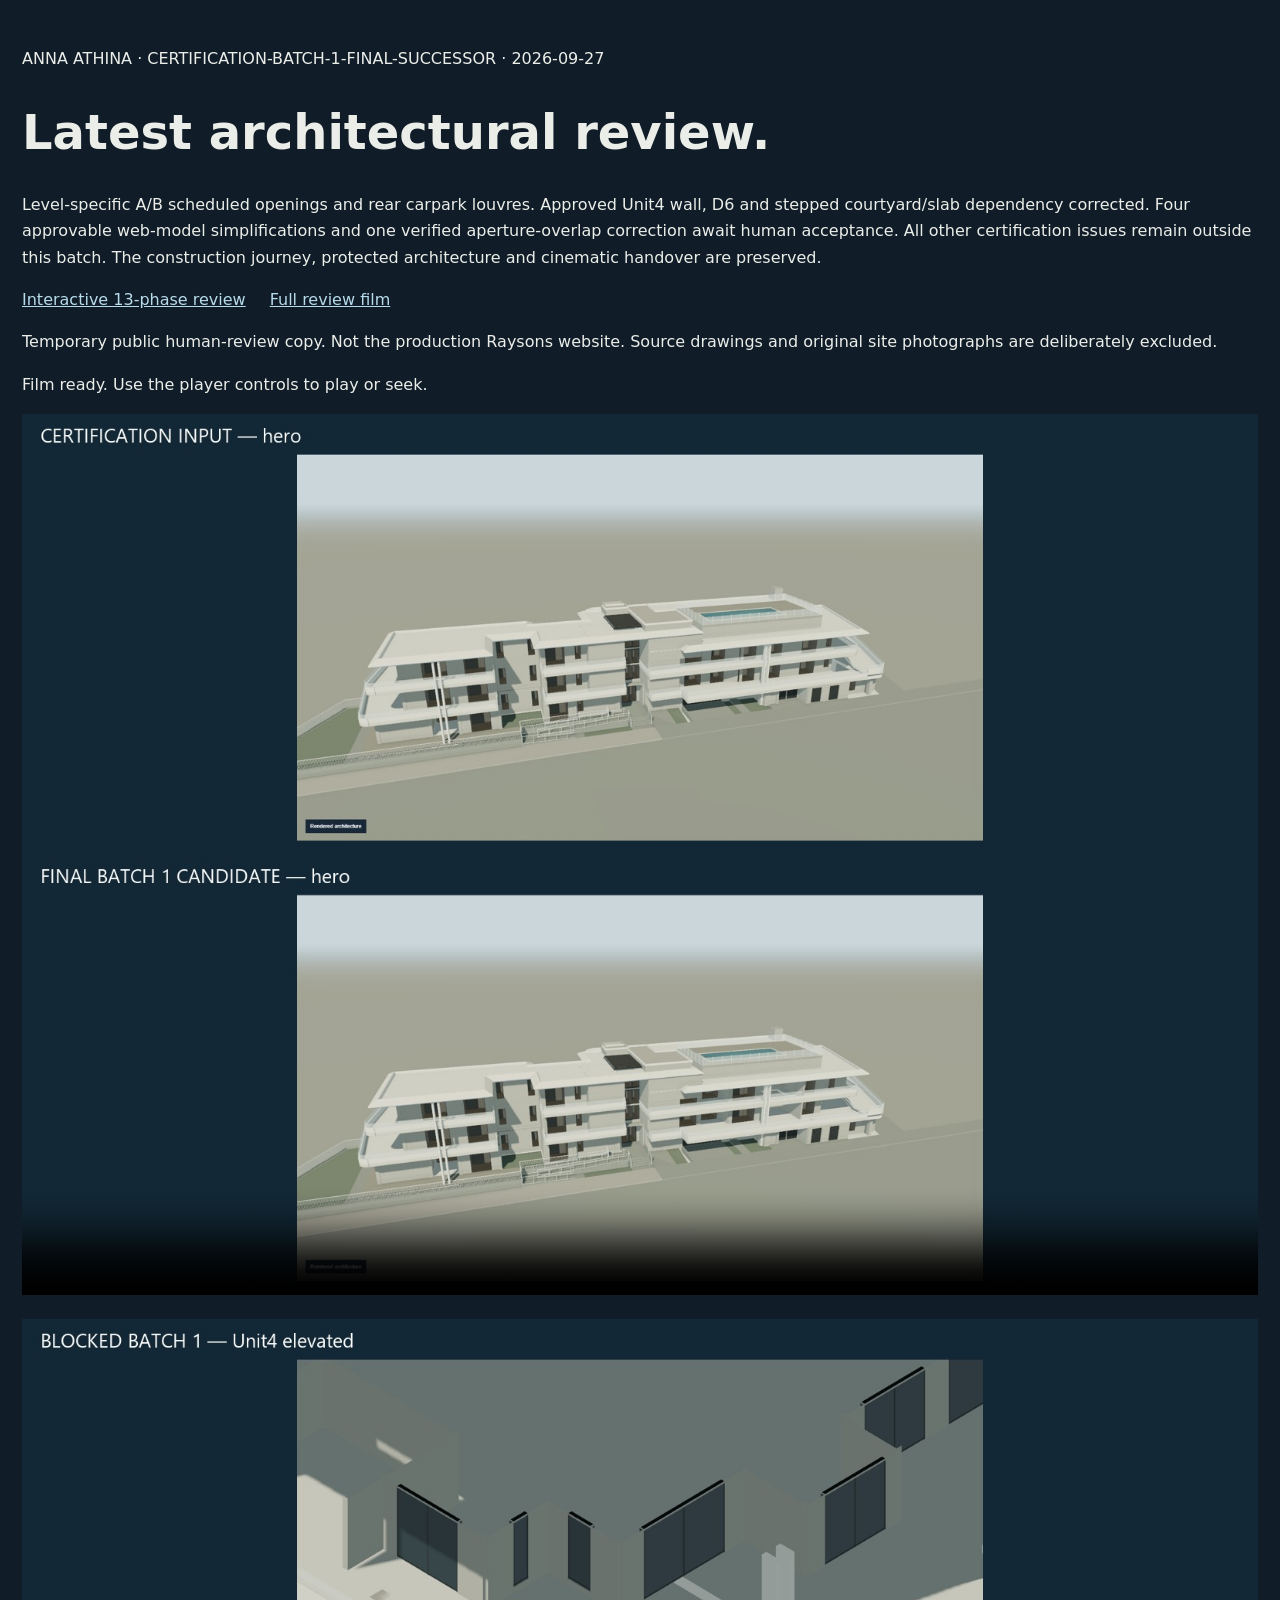
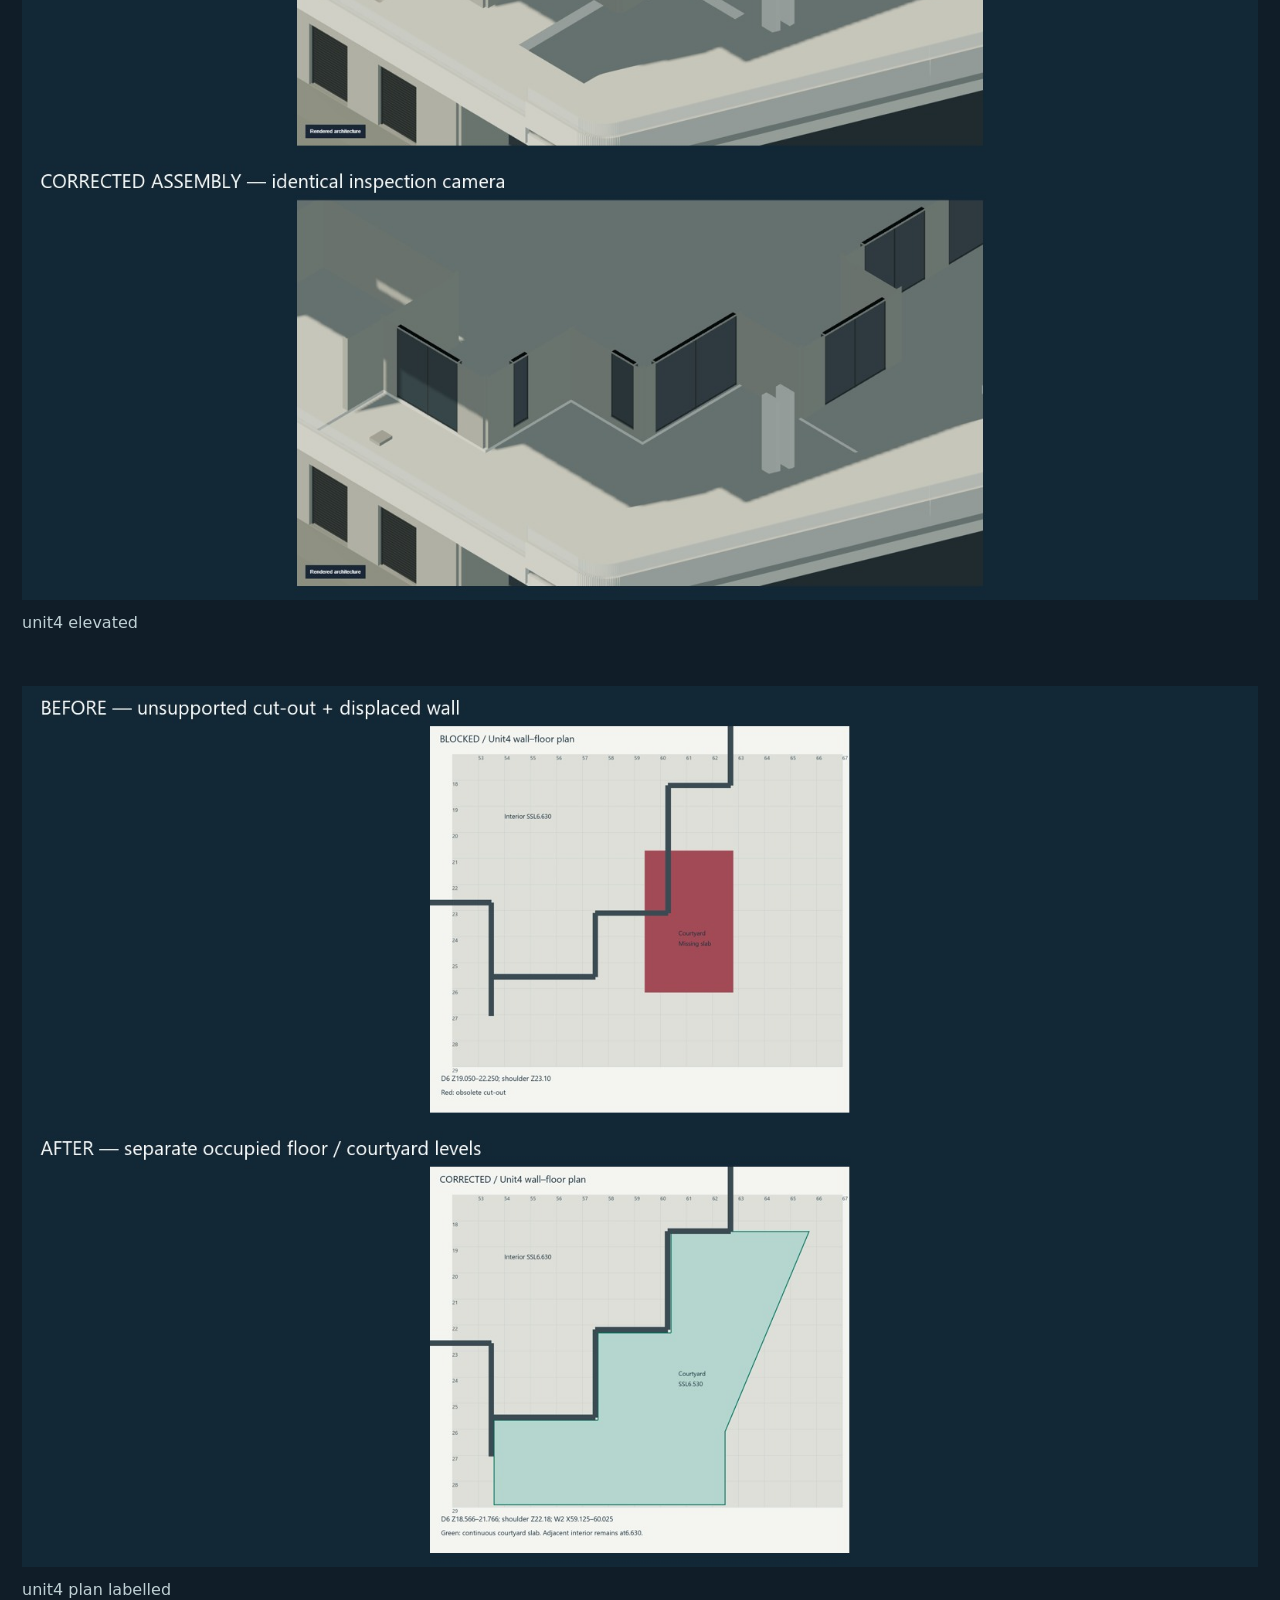
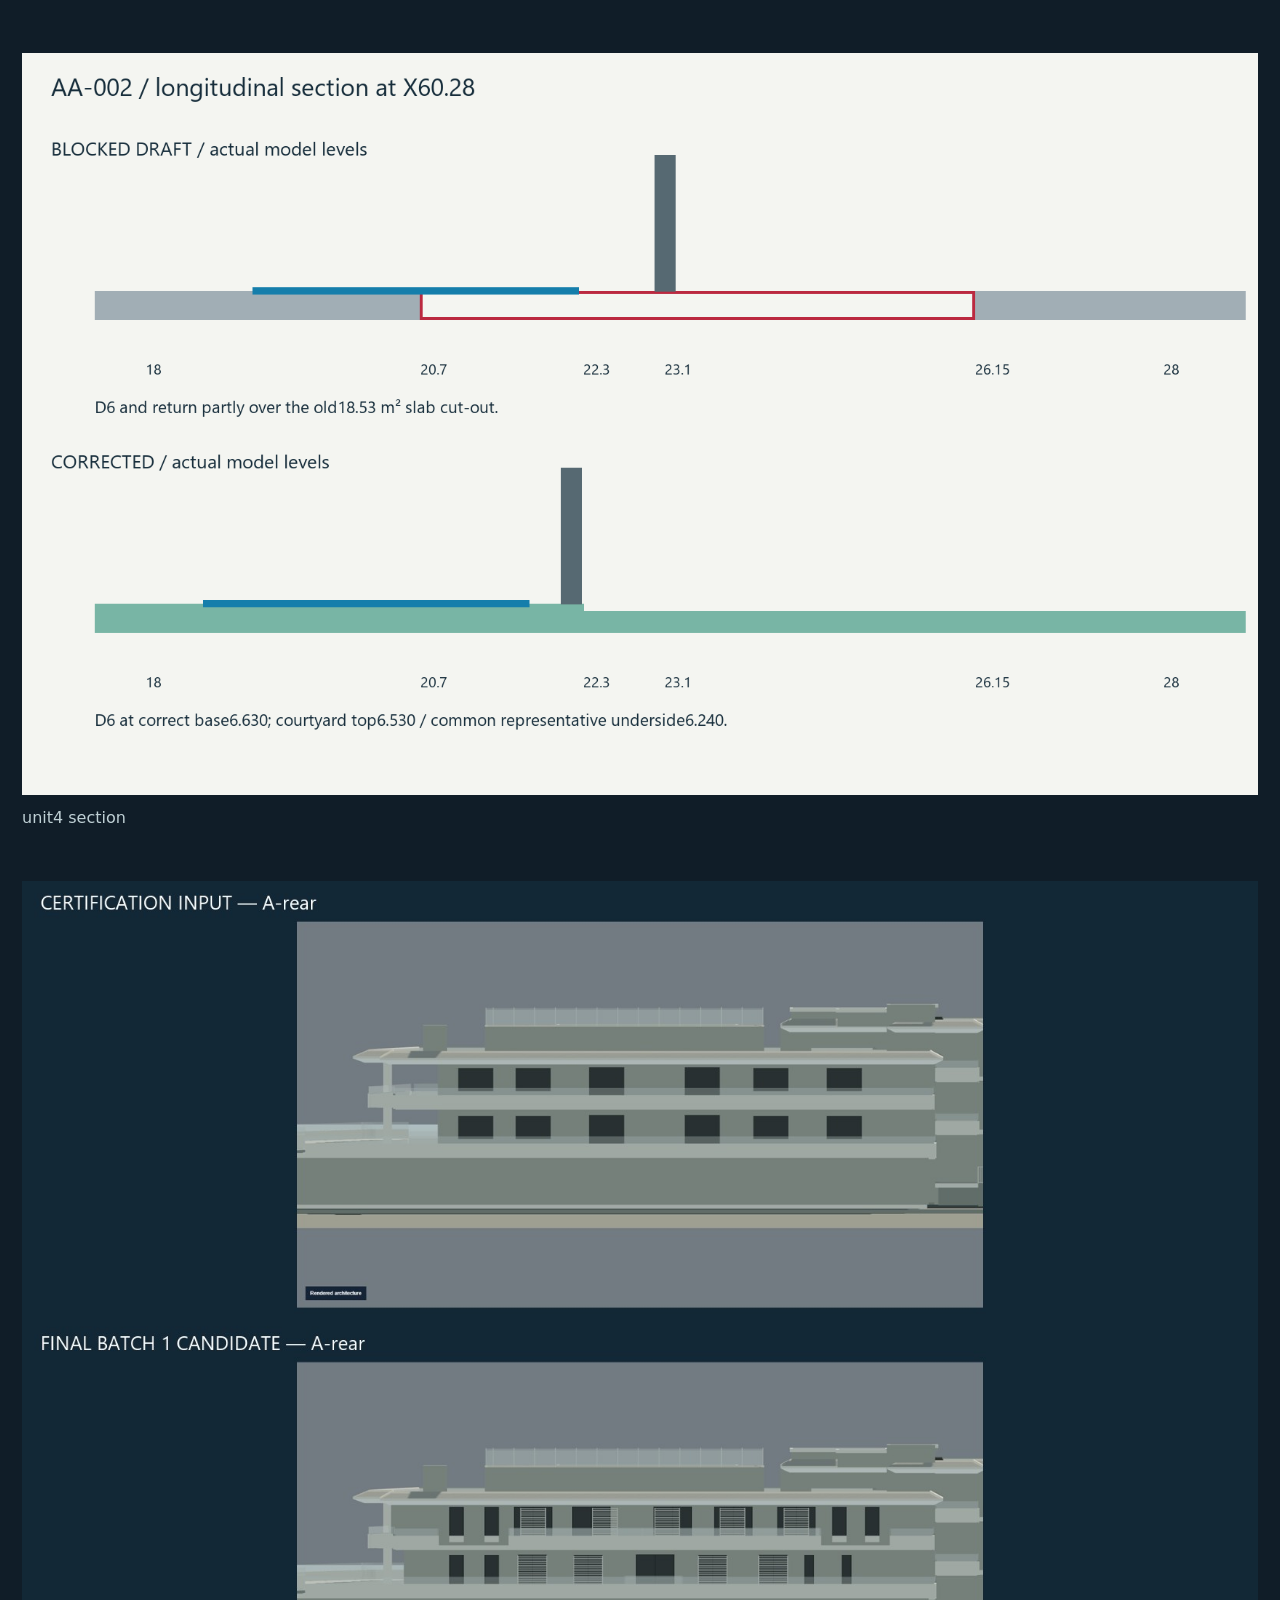
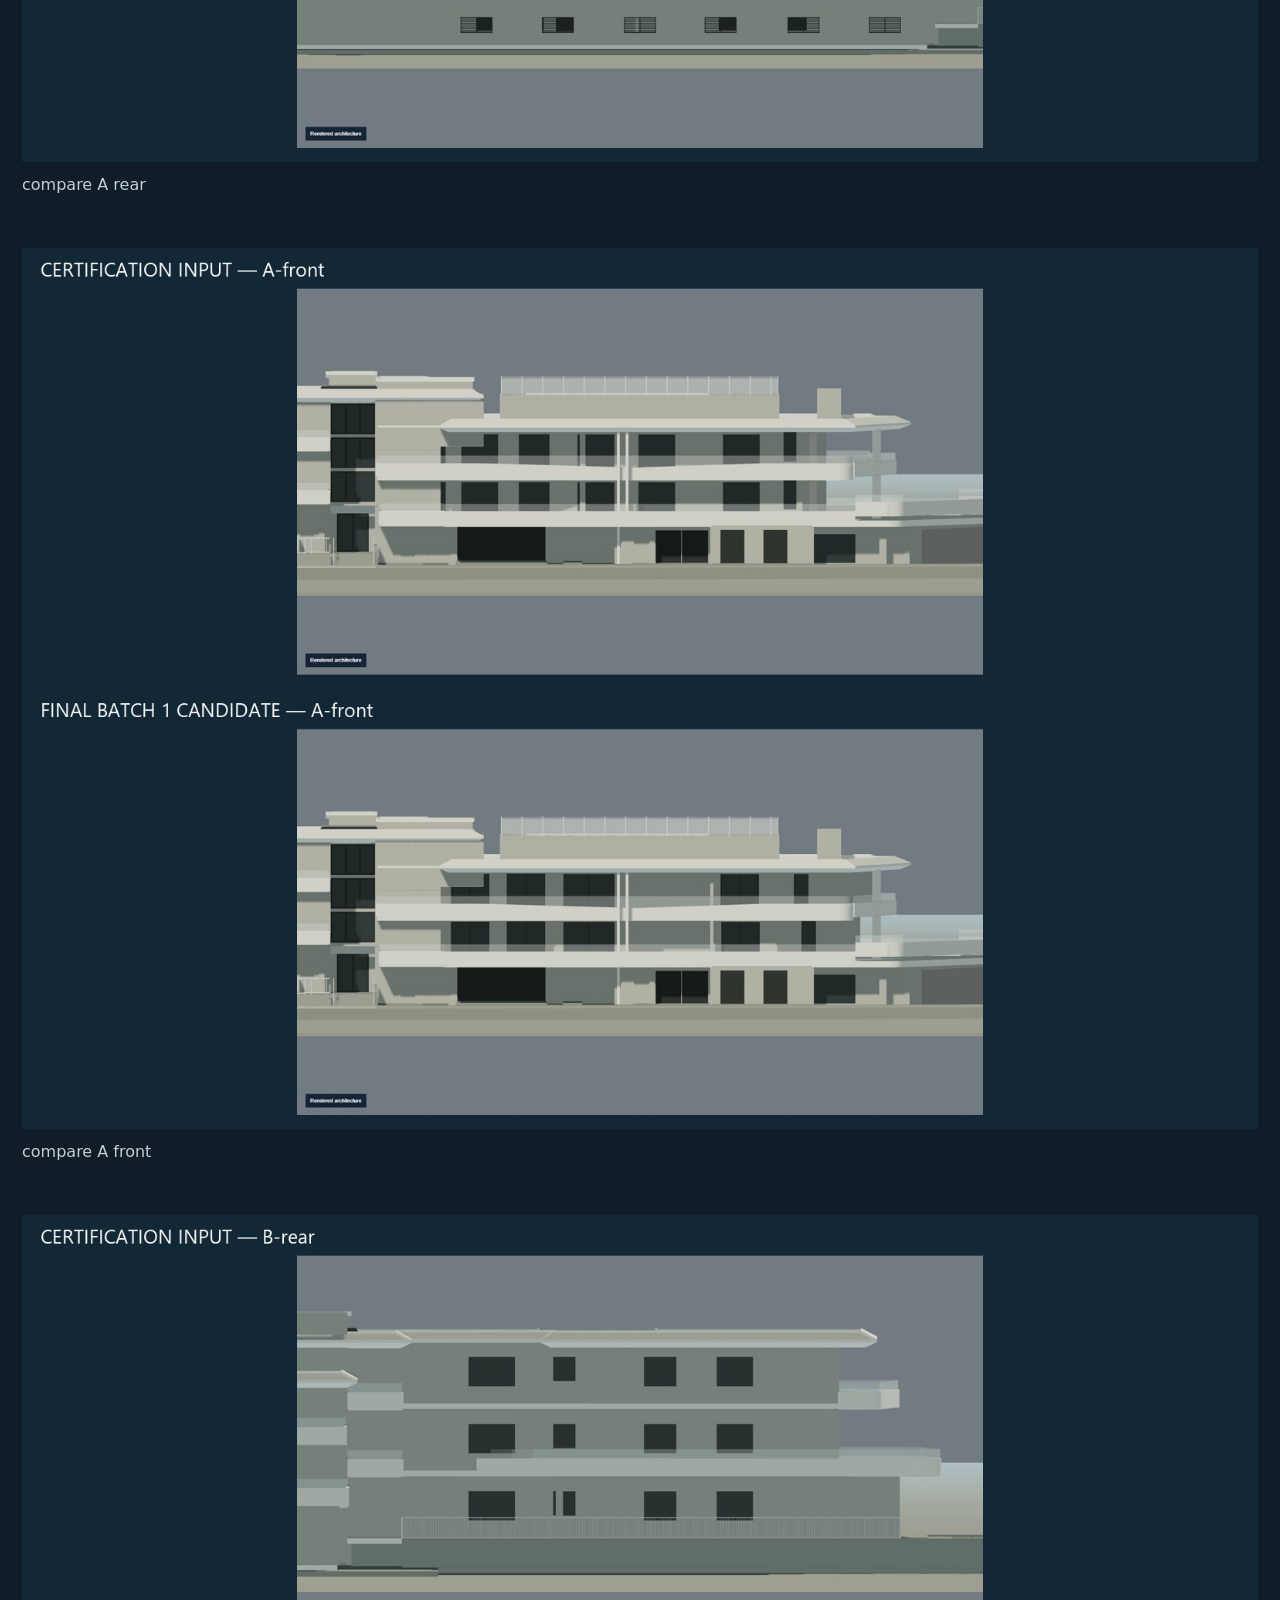
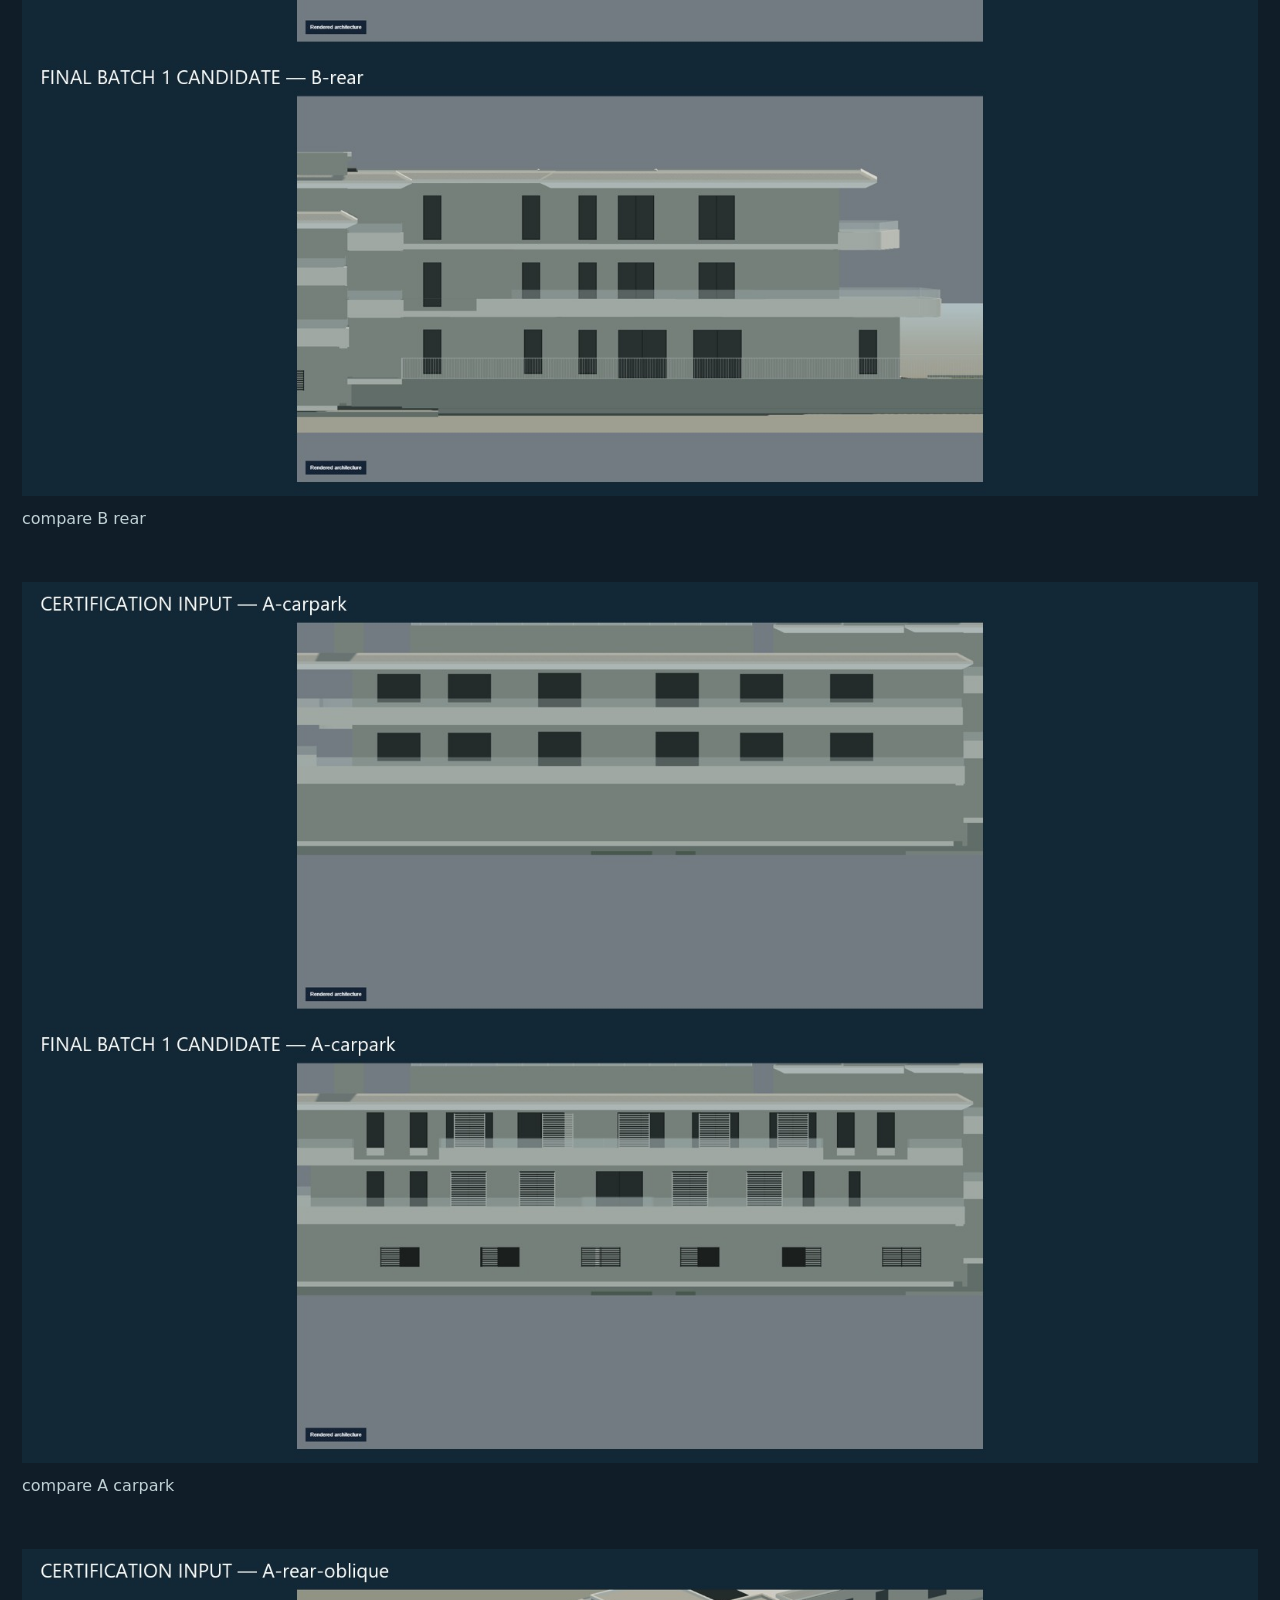
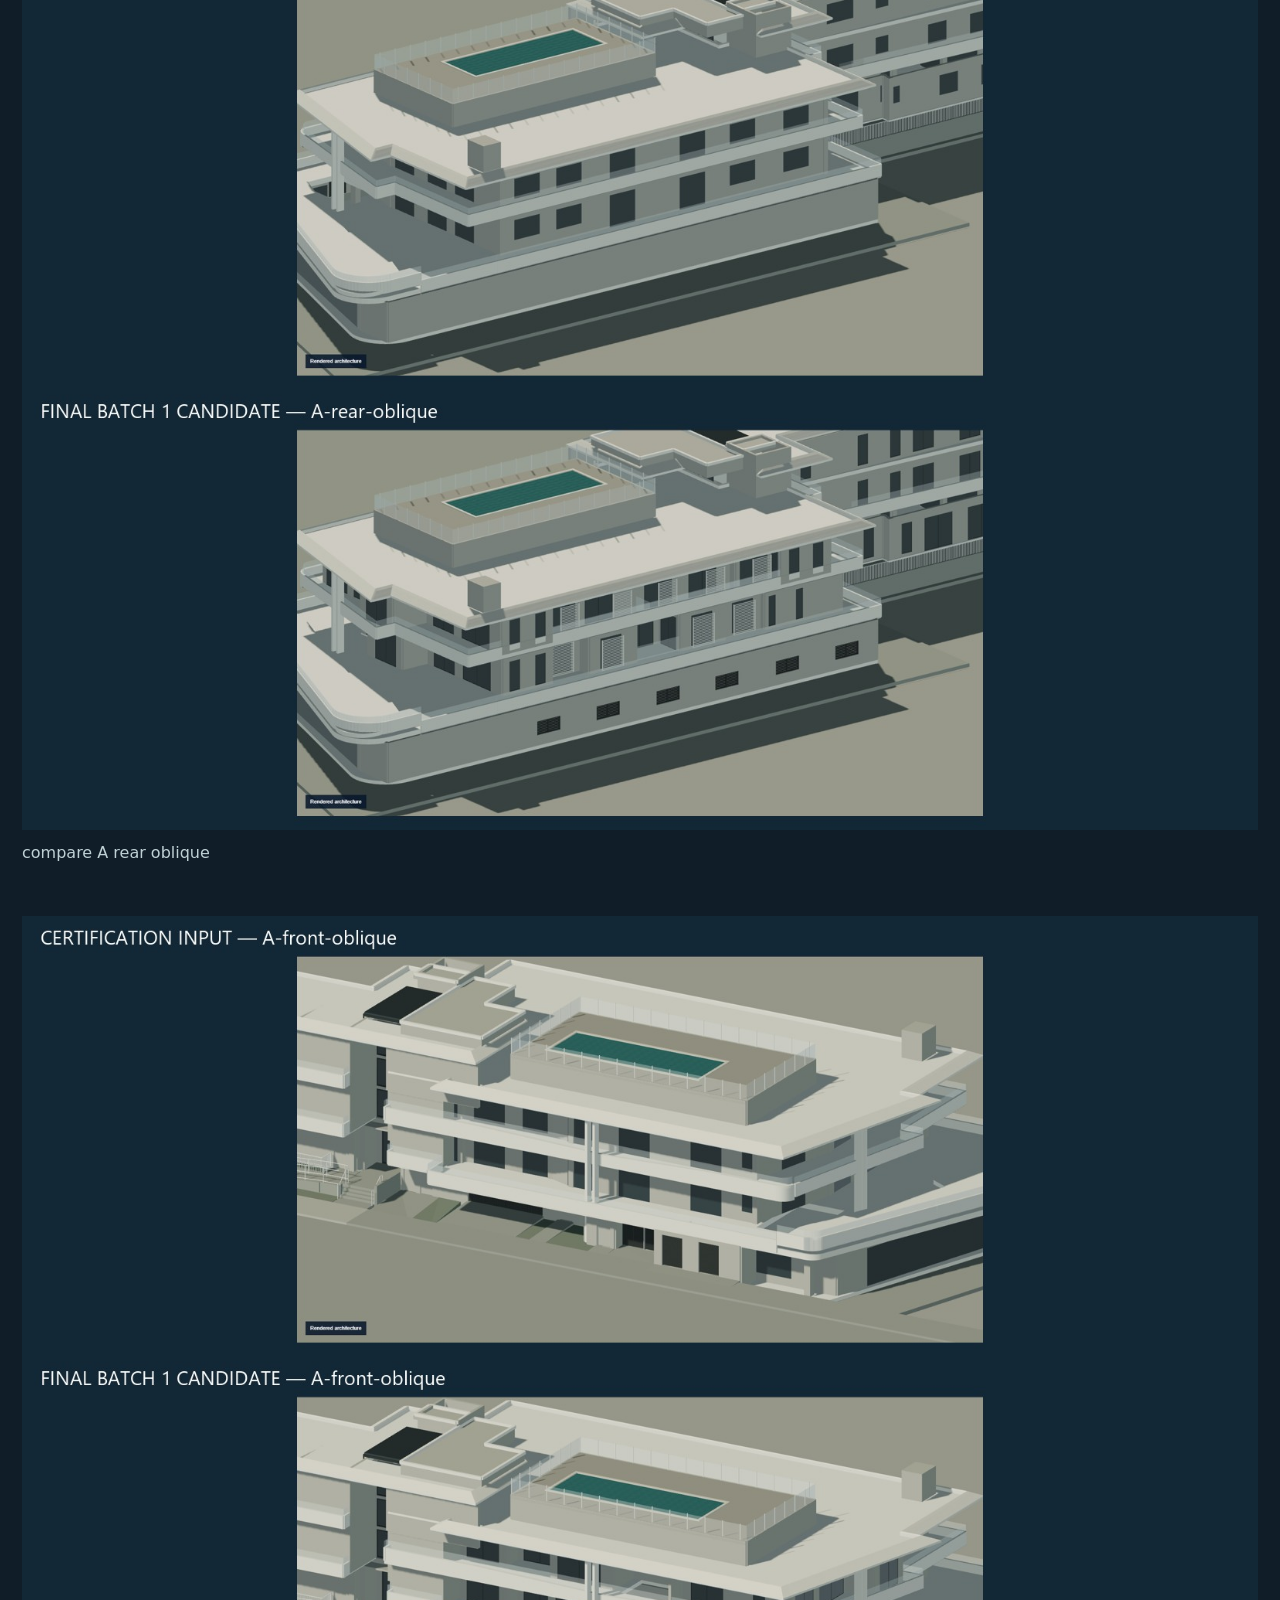
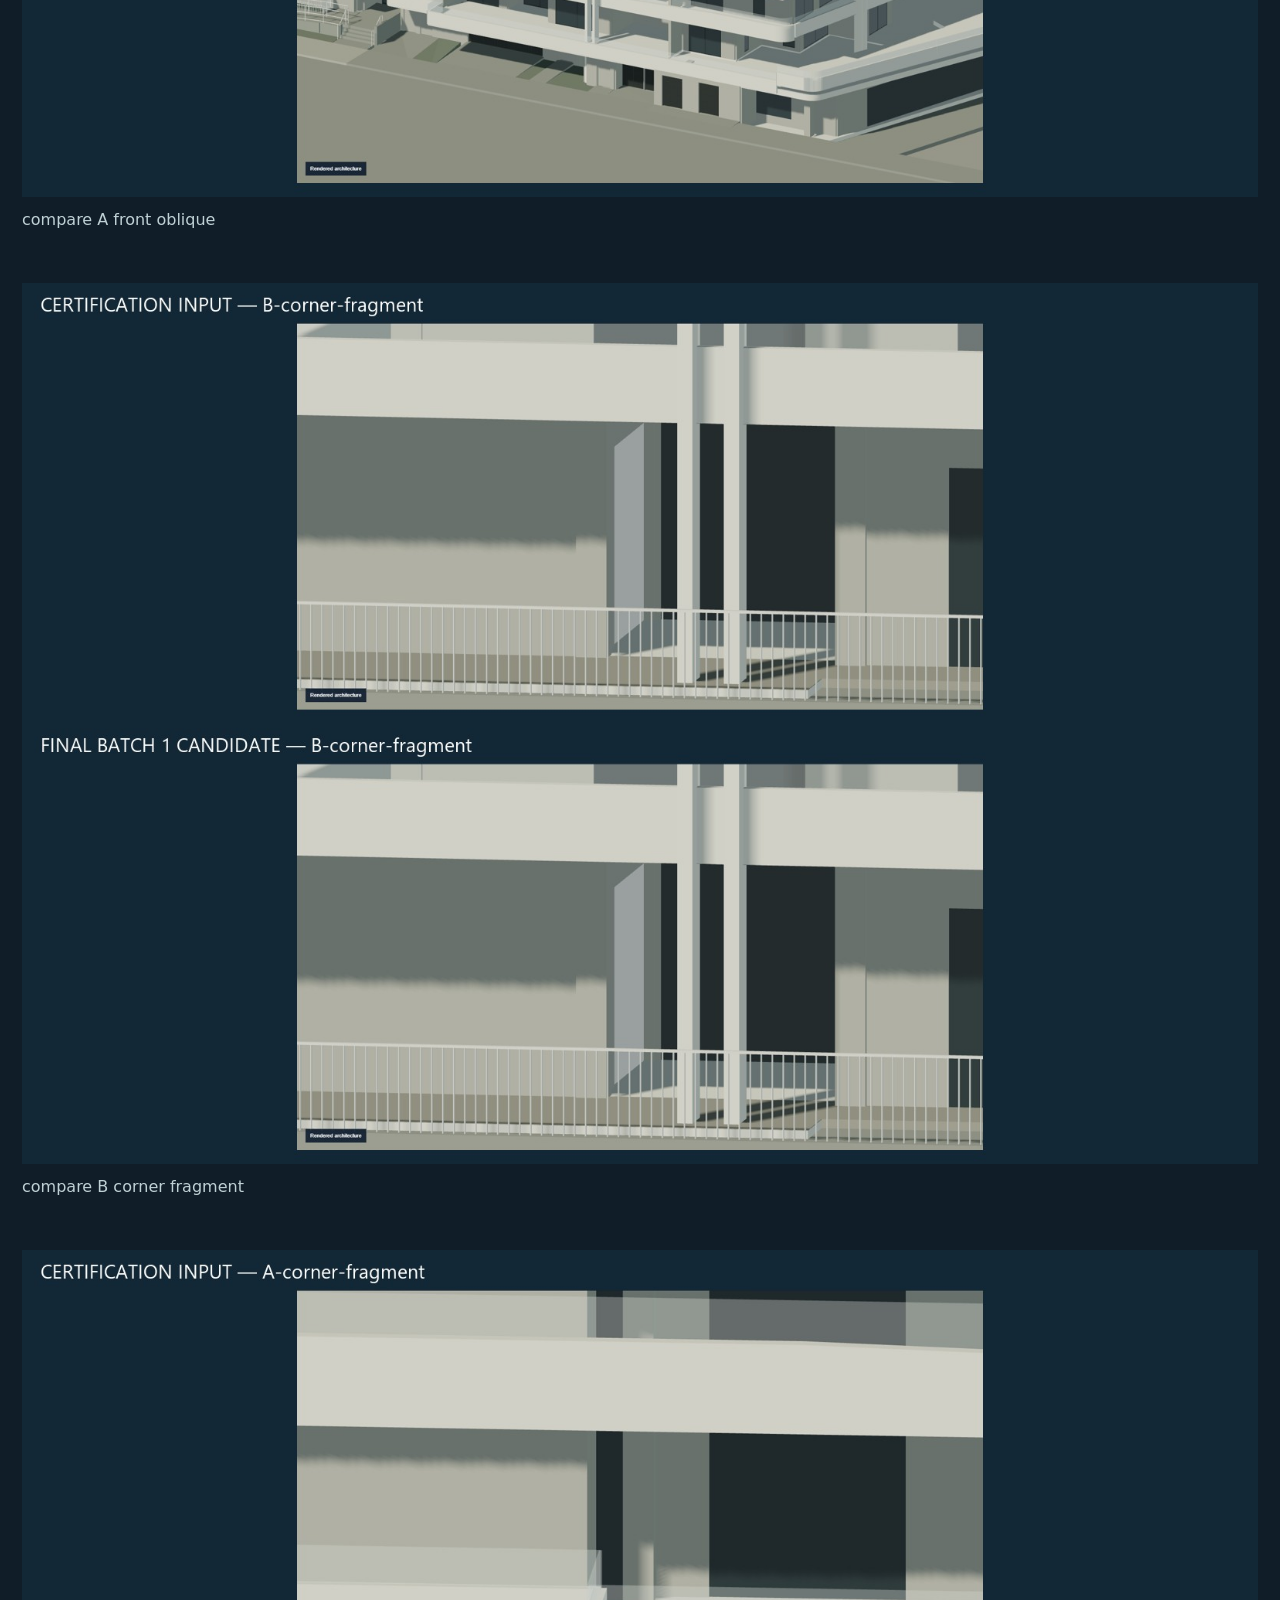
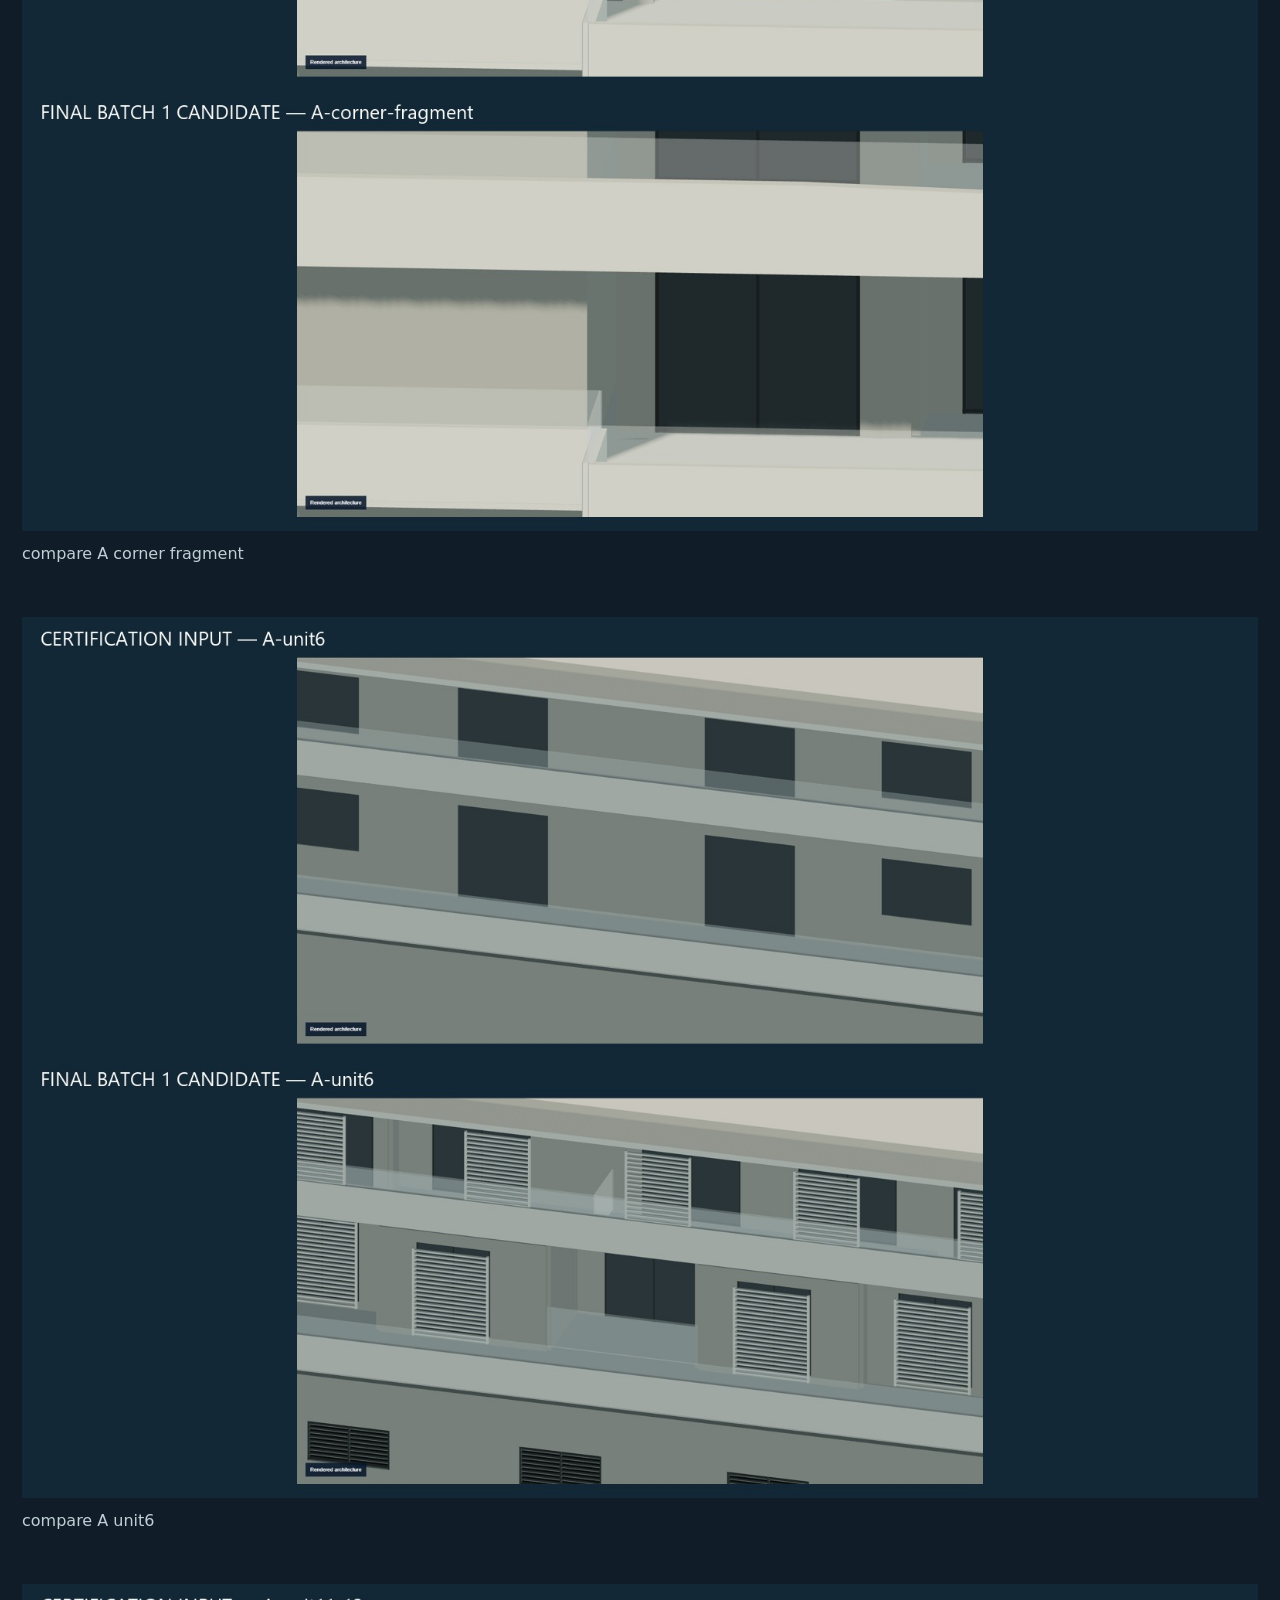
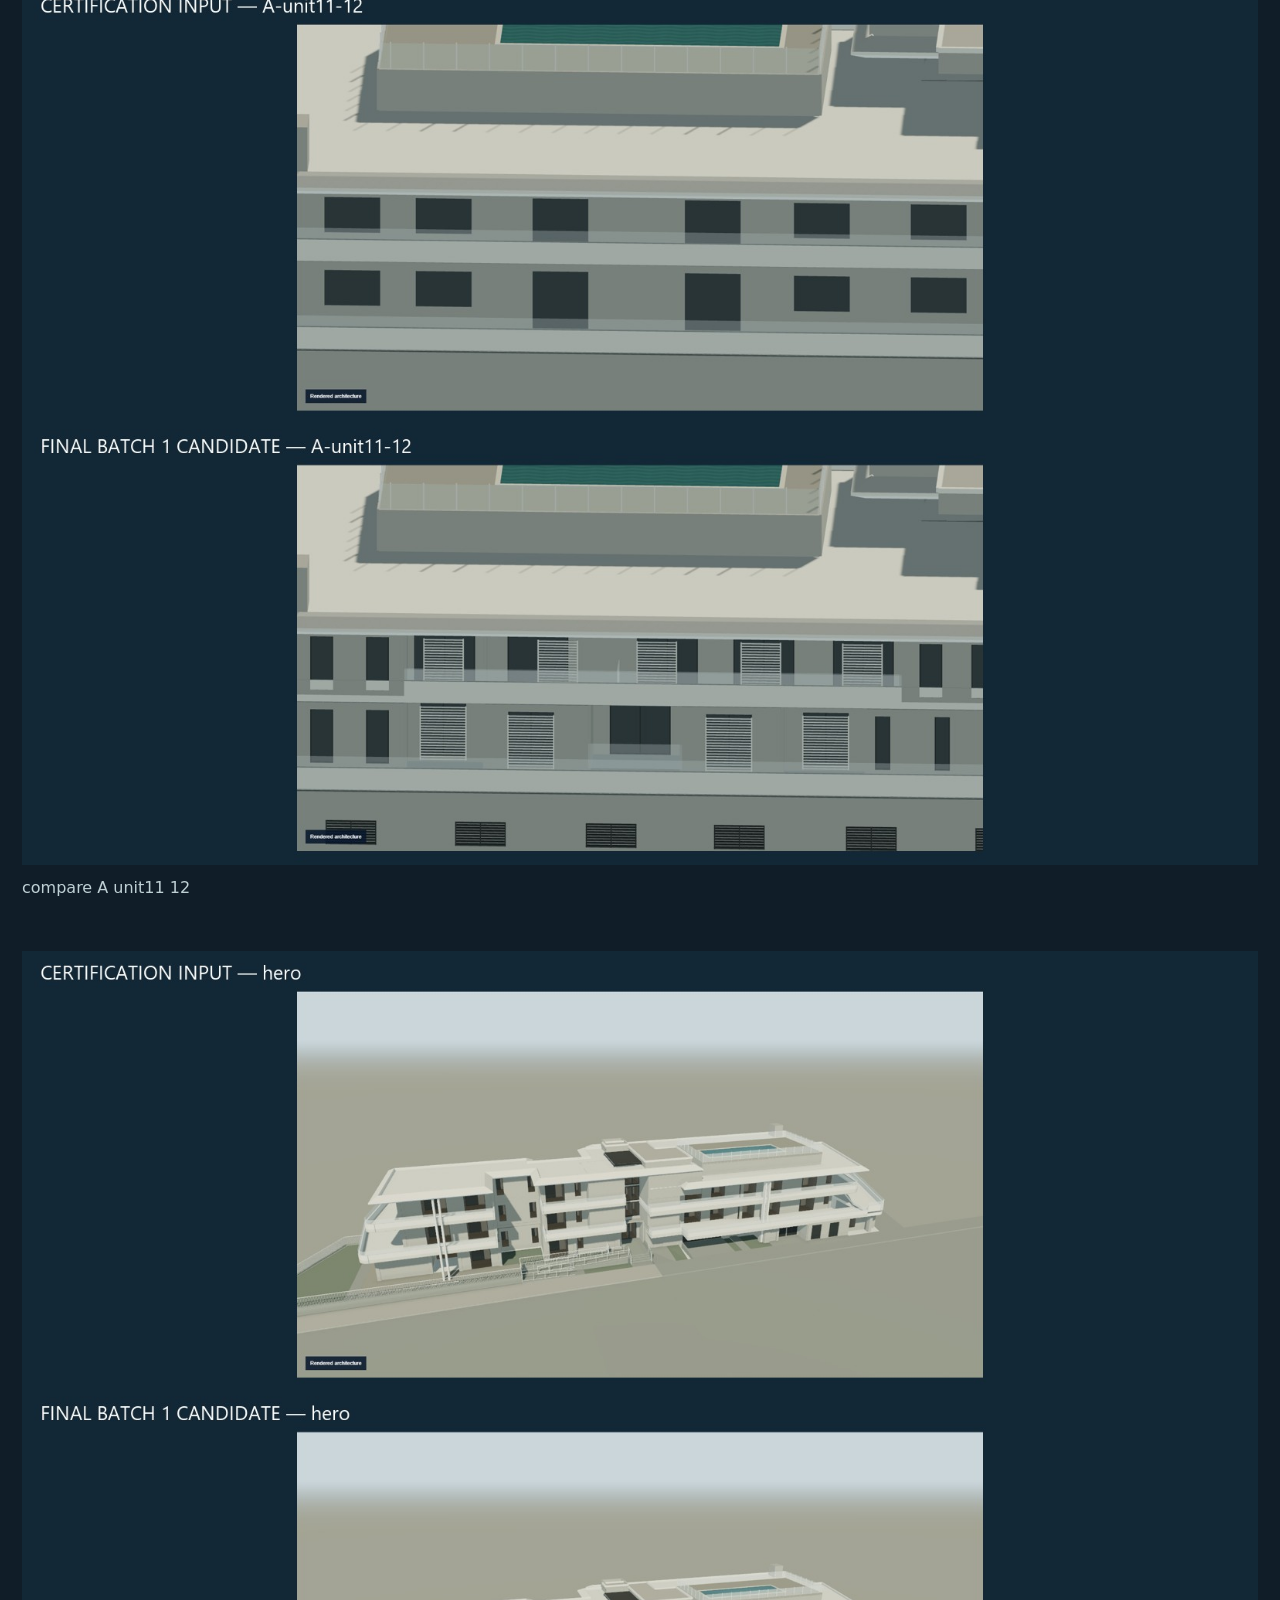
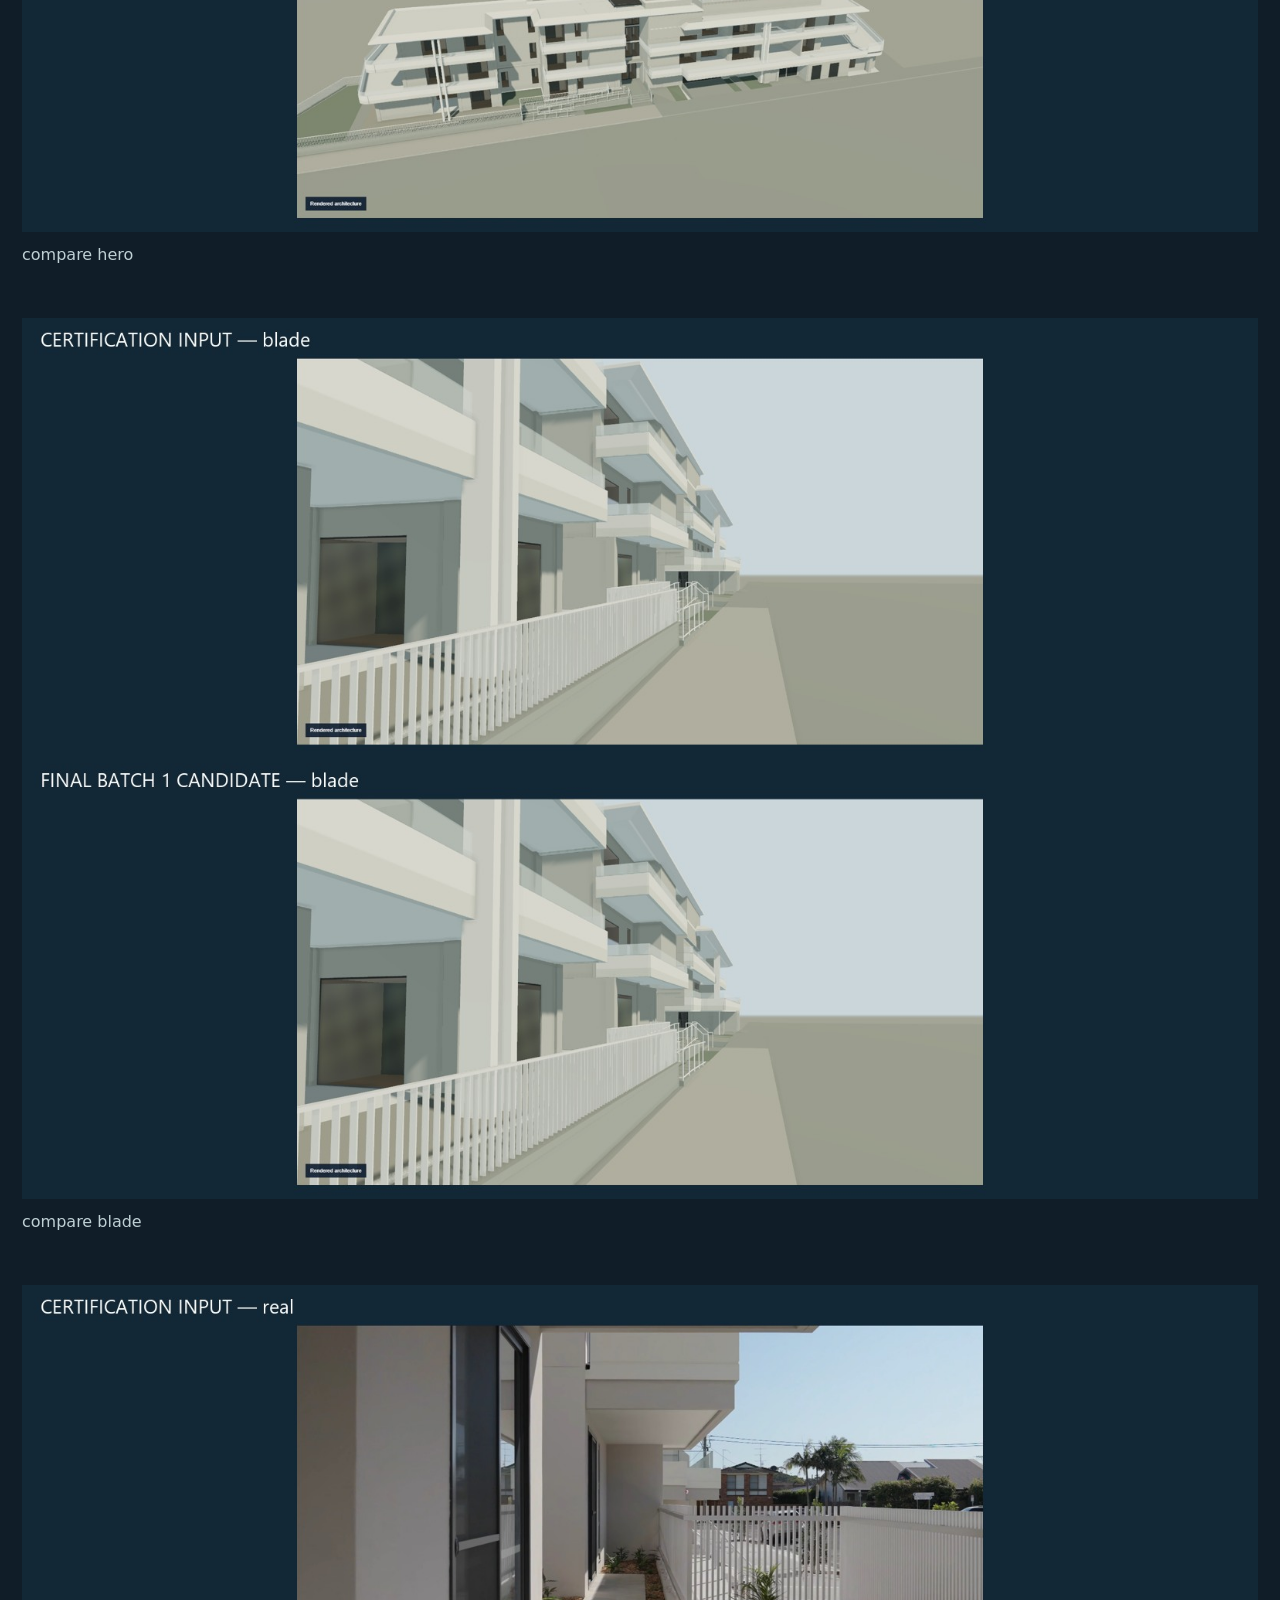
==== commit e639a167: "Publish isolated Certification Batch 1 review with approved Unit 4 slab/façade dependency correction" ====
--- a/review.html
+++ b/review.html
@@ -1 +1 @@
-<!doctype html><html lang="en"><head><meta charset="utf-8"><meta name="robots" content="noindex,nofollow,noarchive"><meta name="viewport" content="width=device-width,initial-scale=1"><title>Anna Athina — B facade and A support fidelity</title><link rel="icon" href="favicon.svg"><style>body{margin:0;background:#101d28;color:#ebede9;font:16px/1.65 system-ui}main{max-width:1240px;margin:auto;padding:30px 22px}h1{font-size:clamp(28px,4vw,48px);line-height:1.15}a{color:#b7dbea}nav{display:flex;gap:24px;flex-wrap:wrap}video,img{display:block;width:100%;height:auto;background:#172b3a}figure{margin:24px 0 40px}figcaption{color:#bfd0d5;padding:10px 0}</style></head><body><main><p>ANNA ATHINA · B-FACADE-A-SUPPORT-SUCCESSOR · 2026-09-27</p><h1>Latest architectural review.</h1><p>Paired B-end door openings and continuous 2B curved finish. One verified A support artefact removed; the nearby corner pier remains unchanged as unresolved. J1, private path, W2, P1 and four nook ends remain preserved. Human approval pending. The approved ramp, construction journey and cinematic handover are preserved.</p><nav><a href="index.html">Interactive 13-phase review</a><a href="review-sequence.mp4">Full review film</a></nav><p>Temporary public human-review copy. Not the production Raysons website. Source drawings and original site photographs are deliberately excluded.</p><video controls playsinline preload="metadata" poster="comparisons/compare-hero.jpg"></video><figure><a href="comparisons/compare-1B.jpg"><img loading="lazy" src="comparisons/compare-1B.jpg" alt="compare 1B"></a><figcaption>compare 1B</figcaption></figure><figure><a href="comparisons/compare-2B.jpg"><img loading="lazy" src="comparisons/compare-2B.jpg" alt="compare 2B"></a><figcaption>compare 2B</figcaption></figure><figure><a href="comparisons/compare-3B.jpg"><img loading="lazy" src="comparisons/compare-3B.jpg" alt="compare 3B"></a><figcaption>compare 3B</figcaption></figure><figure><a href="comparisons/compare-B-stack.jpg"><img loading="lazy" src="comparisons/compare-B-stack.jpg" alt="compare B stack"></a><figcaption>compare B stack</figcaption></figure><figure><a href="comparisons/compare-2B-curve.jpg"><img loading="lazy" src="comparisons/compare-2B-curve.jpg" alt="compare 2B curve"></a><figcaption>compare 2B curve</figcaption></figure><figure><a href="comparisons/compare-2B-rear.jpg"><img loading="lazy" src="comparisons/compare-2B-rear.jpg" alt="compare 2B rear"></a><figcaption>compare 2B rear</figcaption></figure><figure><a href="comparisons/compare-A-corner.jpg"><img loading="lazy" src="comparisons/compare-A-corner.jpg" alt="compare A corner"></a><figcaption>compare A corner</figcaption></figure><figure><a href="comparisons/compare-A-front.jpg"><img loading="lazy" src="comparisons/compare-A-front.jpg" alt="compare A front"></a><figcaption>compare A front</figcaption></figure><figure><a href="comparisons/compare-A-side.jpg"><img loading="lazy" src="comparisons/compare-A-side.jpg" alt="compare A side"></a><figcaption>compare A side</figcaption></figure><figure><a href="comparisons/A-supports-labelled.jpg"><img loading="lazy" src="comparisons/A-supports-labelled.jpg" alt="A supports labelled"></a><figcaption>A supports labelled</figcaption></figure><figure><a href="comparisons/compare-plan-1.jpg"><img loading="lazy" src="comparisons/compare-plan-1.jpg" alt="compare plan 1"></a><figcaption>compare plan 1</figcaption></figure><figure><a href="comparisons/compare-plan-2.jpg"><img loading="lazy" src="comparisons/compare-plan-2.jpg" alt="compare plan 2"></a><figcaption>compare plan 2</figcaption></figure><figure><a href="comparisons/compare-plan-3.jpg"><img loading="lazy" src="comparisons/compare-plan-3.jpg" alt="compare plan 3"></a><figcaption>compare plan 3</figcaption></figure><figure><a href="comparisons/compare-hero.jpg"><img loading="lazy" src="comparisons/compare-hero.jpg" alt="compare hero"></a><figcaption>compare hero</figcaption></figure><figure><a href="comparisons/compare-blade.jpg"><img loading="lazy" src="comparisons/compare-blade.jpg" alt="compare blade"></a><figcaption>compare blade</figcaption></figure><figure><a href="comparisons/opening-support-inventory.jpg"><img loading="lazy" src="comparisons/opening-support-inventory.jpg" alt="opening support inventory"></a><figcaption>opening support inventory</figcaption></figure><figure><a href="comparisons/handover-context.jpg"><img loading="lazy" src="comparisons/handover-context.jpg" alt="handover context"></a><figcaption>handover context</figcaption></figure><figure><a href="comparisons/sequence-contact.jpg"><img loading="lazy" src="comparisons/sequence-contact.jpg" alt="sequence contact"></a><figcaption>sequence contact</figcaption></figure><figure><a href="comparisons/view-390-0.8.png"><img loading="lazy" src="comparisons/view-390-0.8.png" alt="view 390 0.8"></a><figcaption>view 390 0.8</figcaption></figure></main><script src="review-player.js"></script></body></html>+<!doctype html><html lang="en"><head><meta charset="utf-8"><meta name="robots" content="noindex,nofollow,noarchive"><meta name="viewport" content="width=device-width,initial-scale=1"><title>Anna Athina — Certification Batch 1</title><link rel="icon" href="favicon.svg"><style>body{margin:0;background:#101d28;color:#ebede9;font:16px/1.65 system-ui}main{max-width:1240px;margin:auto;padding:30px 22px}h1{font-size:clamp(28px,4vw,48px);line-height:1.15}a{color:#b7dbea}nav{display:flex;gap:24px;flex-wrap:wrap}video,img{display:block;width:100%;height:auto;background:#172b3a}figure{margin:24px 0 40px}figcaption{color:#bfd0d5;padding:10px 0}</style></head><body><main><p>ANNA ATHINA · CERTIFICATION-BATCH-1-FINAL-SUCCESSOR · 2026-09-27</p><h1>Latest architectural review.</h1><p>Level-specific A/B scheduled openings and rear carpark louvres. Approved Unit4 wall, D6 and stepped courtyard/slab dependency corrected. Four approvable web-model simplifications and one verified aperture-overlap correction await human acceptance. All other certification issues remain outside this batch. The construction journey, protected architecture and cinematic handover are preserved.</p><nav><a href="index.html">Interactive 13-phase review</a><a href="review-sequence.mp4">Full review film</a></nav><p>Temporary public human-review copy. Not the production Raysons website. Source drawings and original site photographs are deliberately excluded.</p><video controls playsinline preload="metadata" poster="comparisons/compare-hero.jpg"></video><figure><a href="comparisons/unit4-elevated.jpg"><img loading="lazy" src="comparisons/unit4-elevated.jpg" alt="unit4 elevated"></a><figcaption>unit4 elevated</figcaption></figure><figure><a href="comparisons/unit4-plan-labelled.jpg"><img loading="lazy" src="comparisons/unit4-plan-labelled.jpg" alt="unit4 plan labelled"></a><figcaption>unit4 plan labelled</figcaption></figure><figure><a href="comparisons/unit4-section.png"><img loading="lazy" src="comparisons/unit4-section.png" alt="unit4 section"></a><figcaption>unit4 section</figcaption></figure><figure><a href="comparisons/compare-A-rear.jpg"><img loading="lazy" src="comparisons/compare-A-rear.jpg" alt="compare A rear"></a><figcaption>compare A rear</figcaption></figure><figure><a href="comparisons/compare-A-front.jpg"><img loading="lazy" src="comparisons/compare-A-front.jpg" alt="compare A front"></a><figcaption>compare A front</figcaption></figure><figure><a href="comparisons/compare-B-rear.jpg"><img loading="lazy" src="comparisons/compare-B-rear.jpg" alt="compare B rear"></a><figcaption>compare B rear</figcaption></figure><figure><a href="comparisons/compare-A-carpark.jpg"><img loading="lazy" src="comparisons/compare-A-carpark.jpg" alt="compare A carpark"></a><figcaption>compare A carpark</figcaption></figure><figure><a href="comparisons/compare-A-rear-oblique.jpg"><img loading="lazy" src="comparisons/compare-A-rear-oblique.jpg" alt="compare A rear oblique"></a><figcaption>compare A rear oblique</figcaption></figure><figure><a href="comparisons/compare-A-front-oblique.jpg"><img loading="lazy" src="comparisons/compare-A-front-oblique.jpg" alt="compare A front oblique"></a><figcaption>compare A front oblique</figcaption></figure><figure><a href="comparisons/compare-B-corner-fragment.jpg"><img loading="lazy" src="comparisons/compare-B-corner-fragment.jpg" alt="compare B corner fragment"></a><figcaption>compare B corner fragment</figcaption></figure><figure><a href="comparisons/compare-A-corner-fragment.jpg"><img loading="lazy" src="comparisons/compare-A-corner-fragment.jpg" alt="compare A corner fragment"></a><figcaption>compare A corner fragment</figcaption></figure><figure><a href="comparisons/compare-A-unit6.jpg"><img loading="lazy" src="comparisons/compare-A-unit6.jpg" alt="compare A unit6"></a><figcaption>compare A unit6</figcaption></figure><figure><a href="comparisons/compare-A-unit11-12.jpg"><img loading="lazy" src="comparisons/compare-A-unit11-12.jpg" alt="compare A unit11 12"></a><figcaption>compare A unit11 12</figcaption></figure><figure><a href="comparisons/compare-hero.jpg"><img loading="lazy" src="comparisons/compare-hero.jpg" alt="compare hero"></a><figcaption>compare hero</figcaption></figure><figure><a href="comparisons/compare-blade.jpg"><img loading="lazy" src="comparisons/compare-blade.jpg" alt="compare blade"></a><figcaption>compare blade</figcaption></figure><figure><a href="comparisons/compare-real.jpg"><img loading="lazy" src="comparisons/compare-real.jpg" alt="compare real"></a><figcaption>compare real</figcaption></figure><figure><a href="comparisons/sequence-contact.jpg"><img loading="lazy" src="comparisons/sequence-contact.jpg" alt="sequence contact"></a><figcaption>sequence contact</figcaption></figure><figure><a href="comparisons/final-390.png"><img loading="lazy" src="comparisons/final-390.png" alt="final 390"></a><figcaption>final 390</figcaption></figure></main><script src="review-player.js"></script></body></html>
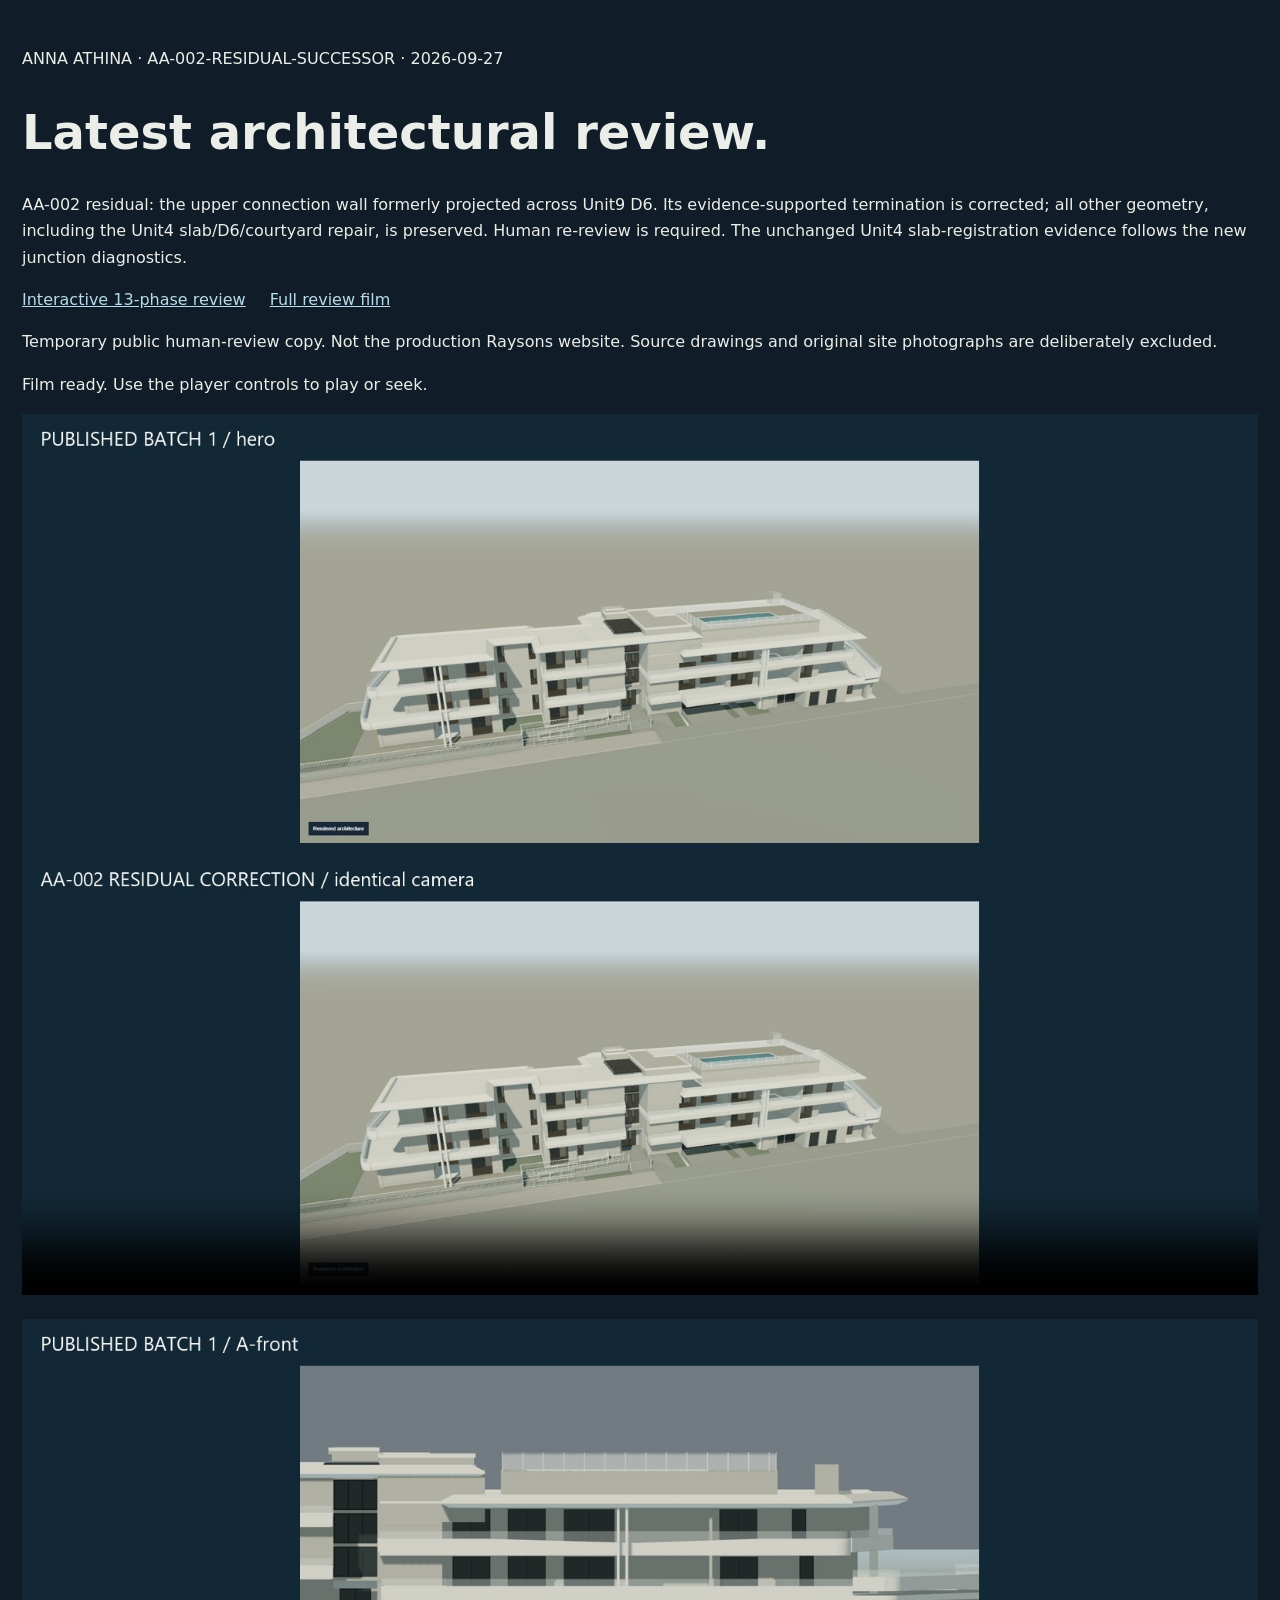
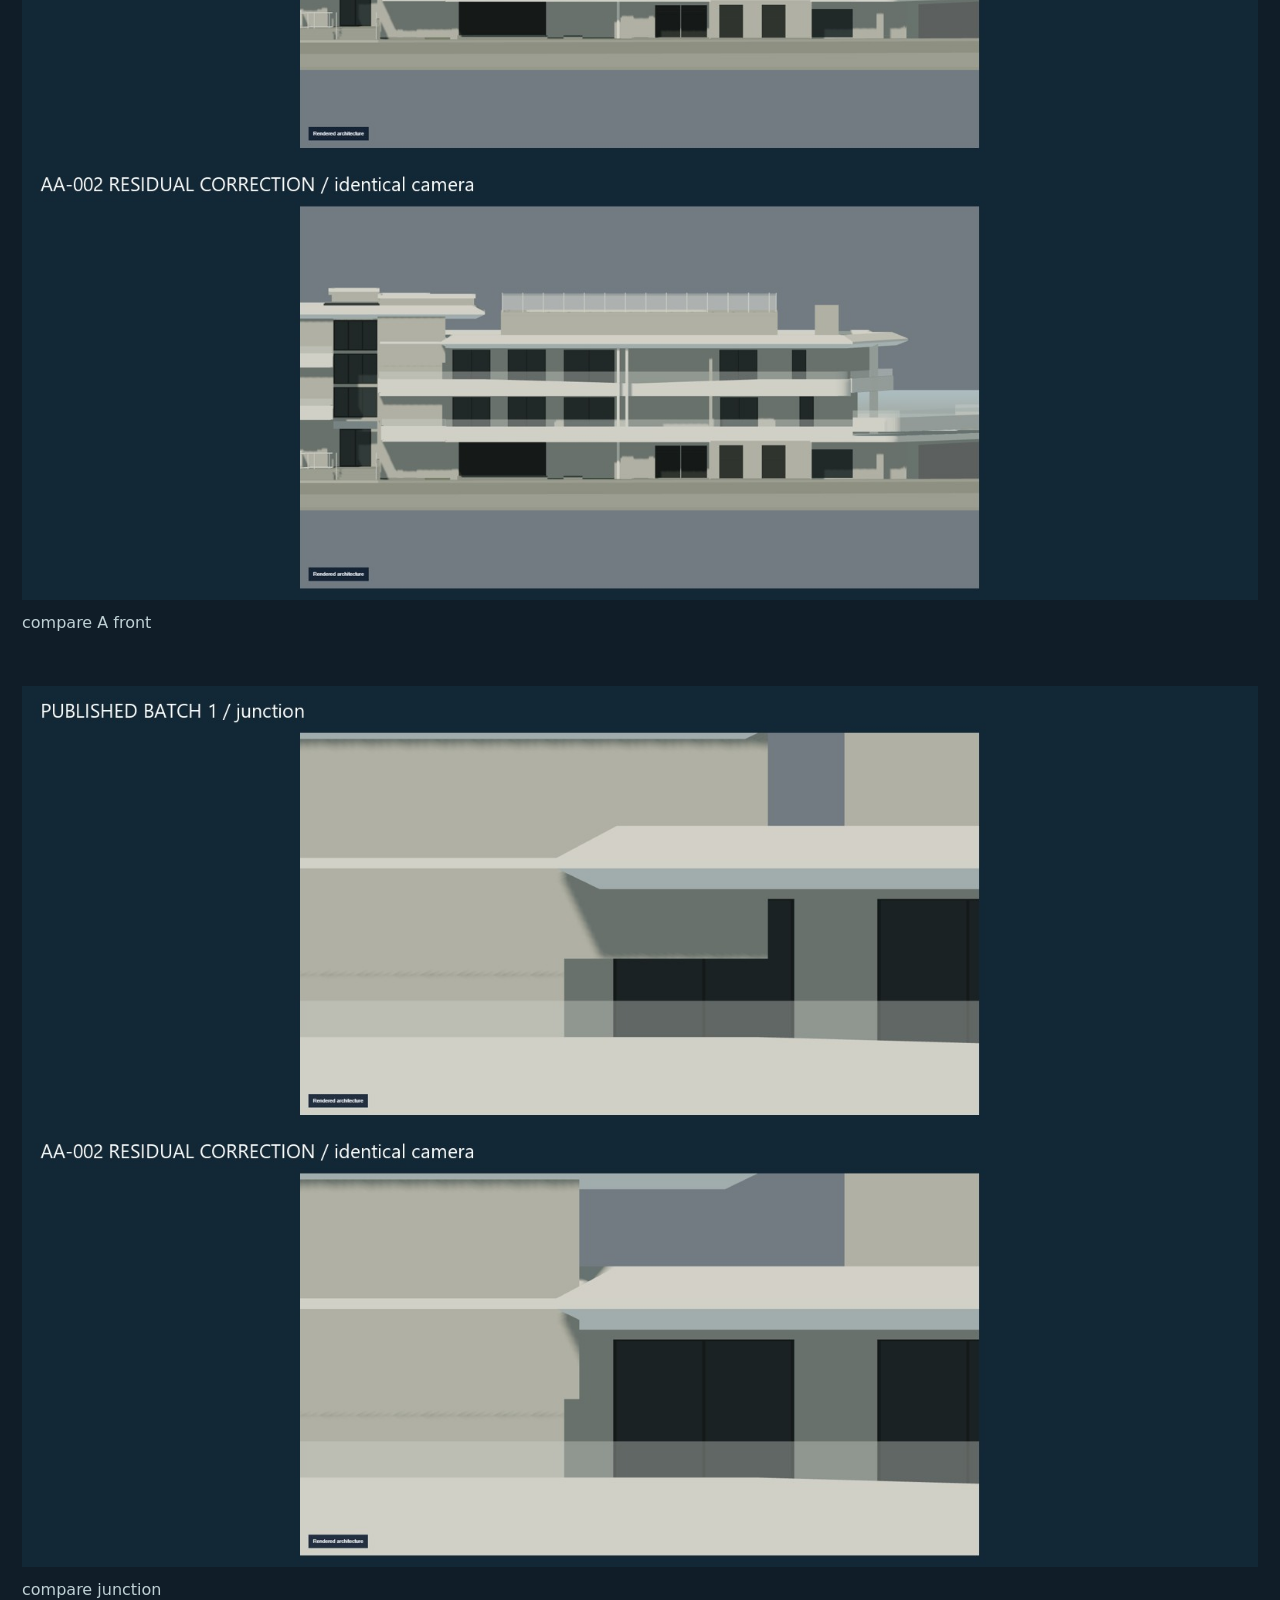
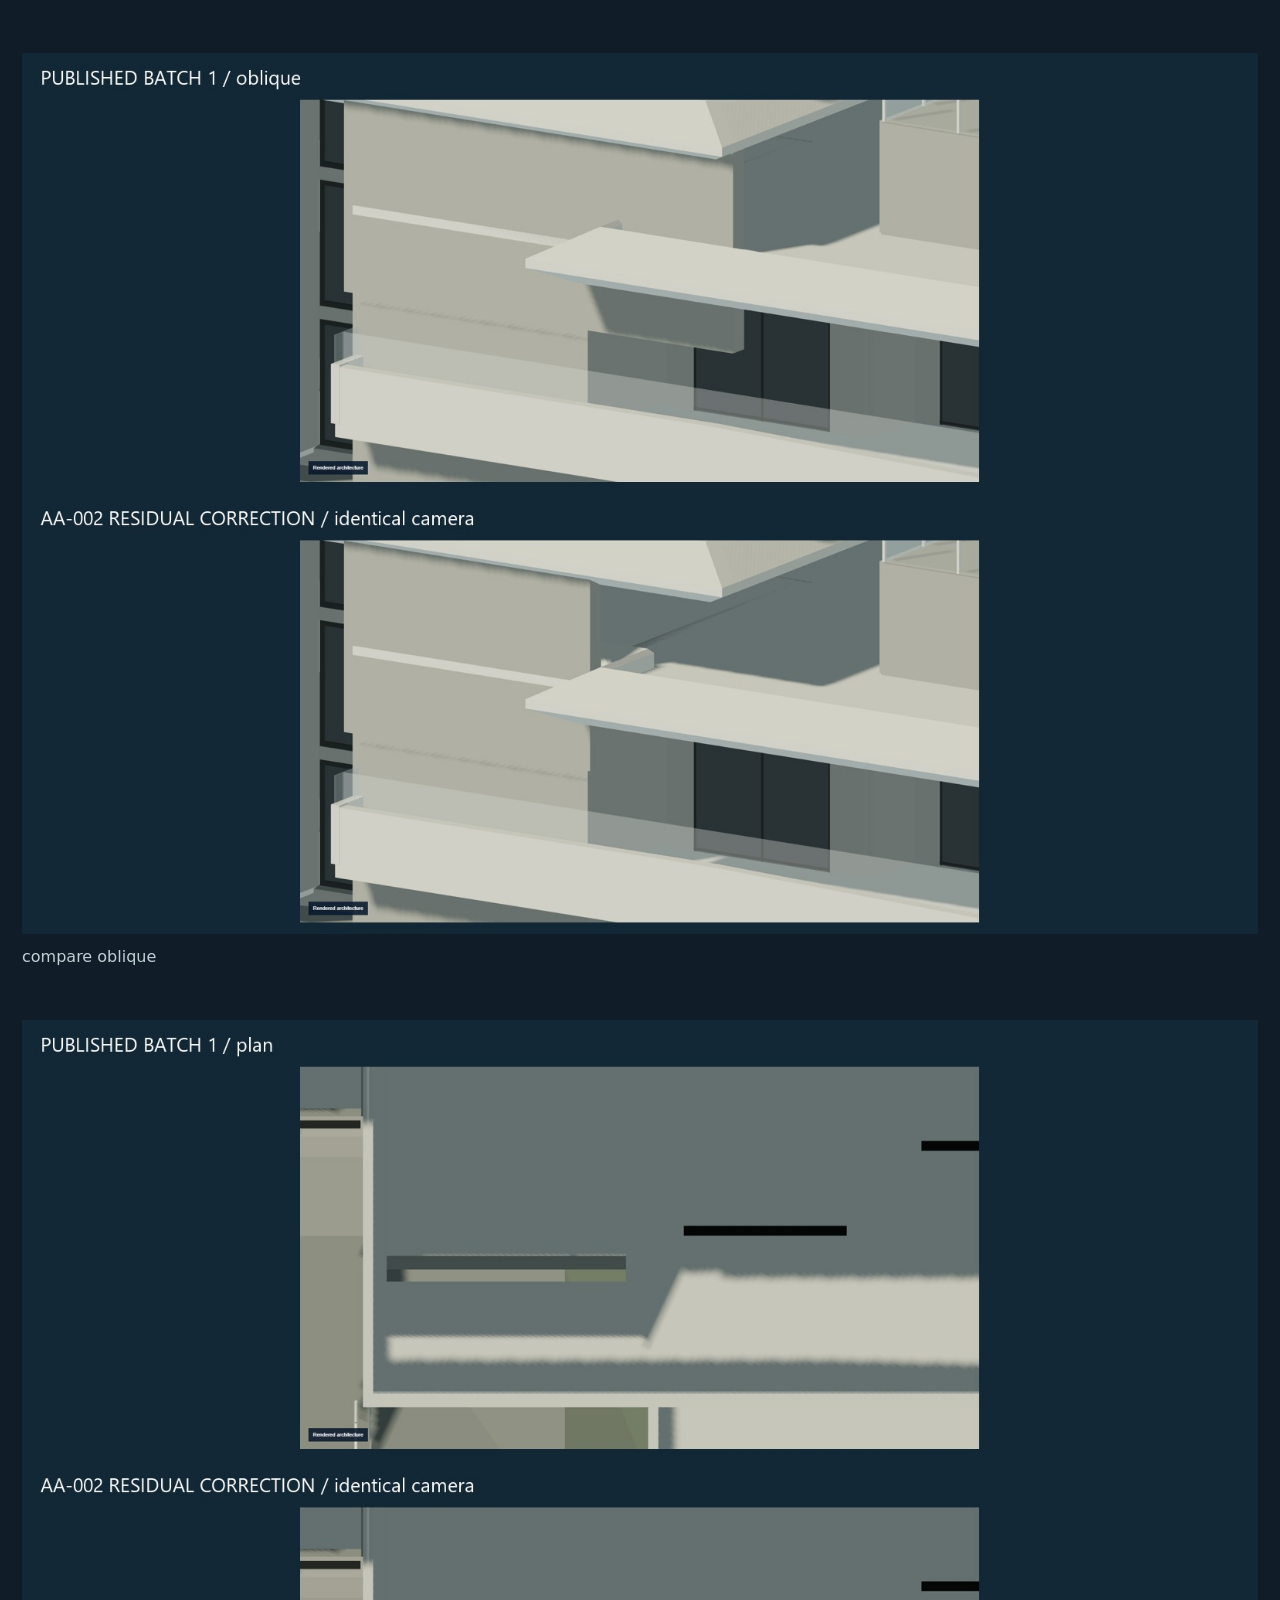
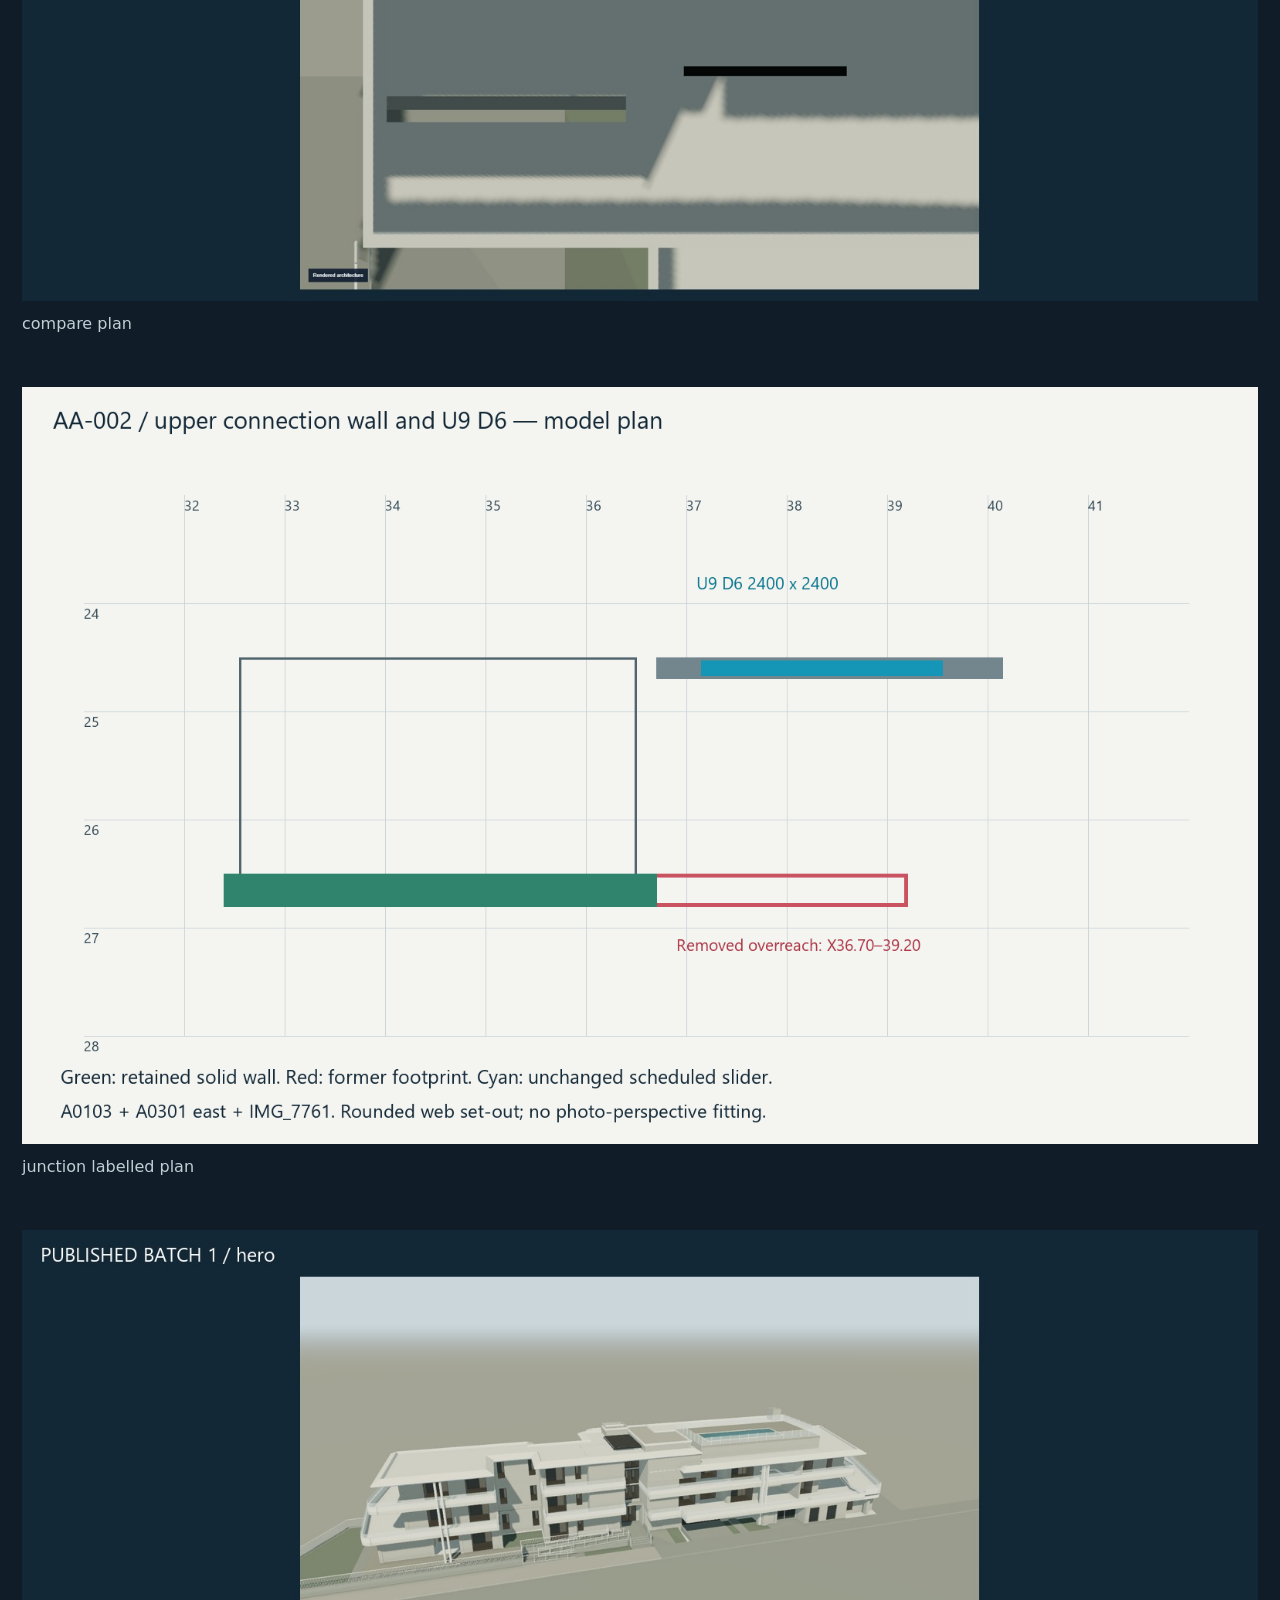
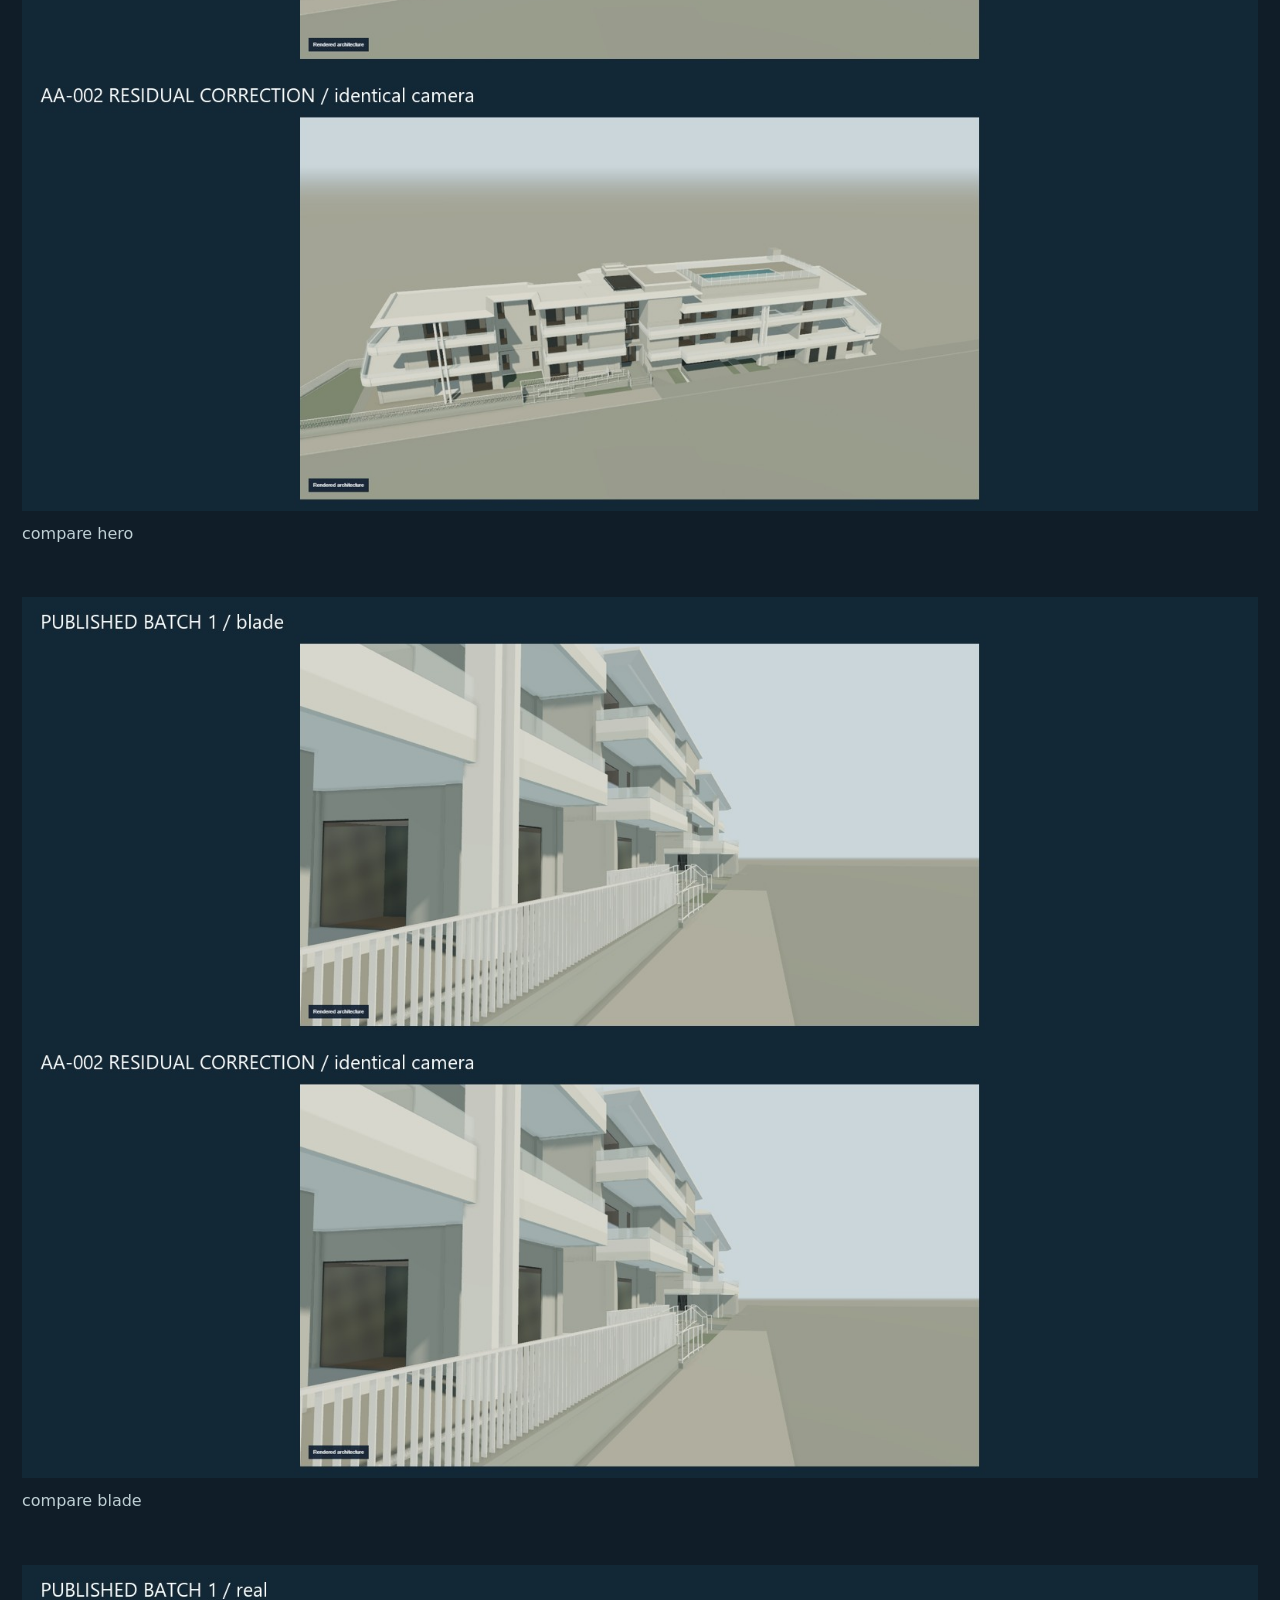
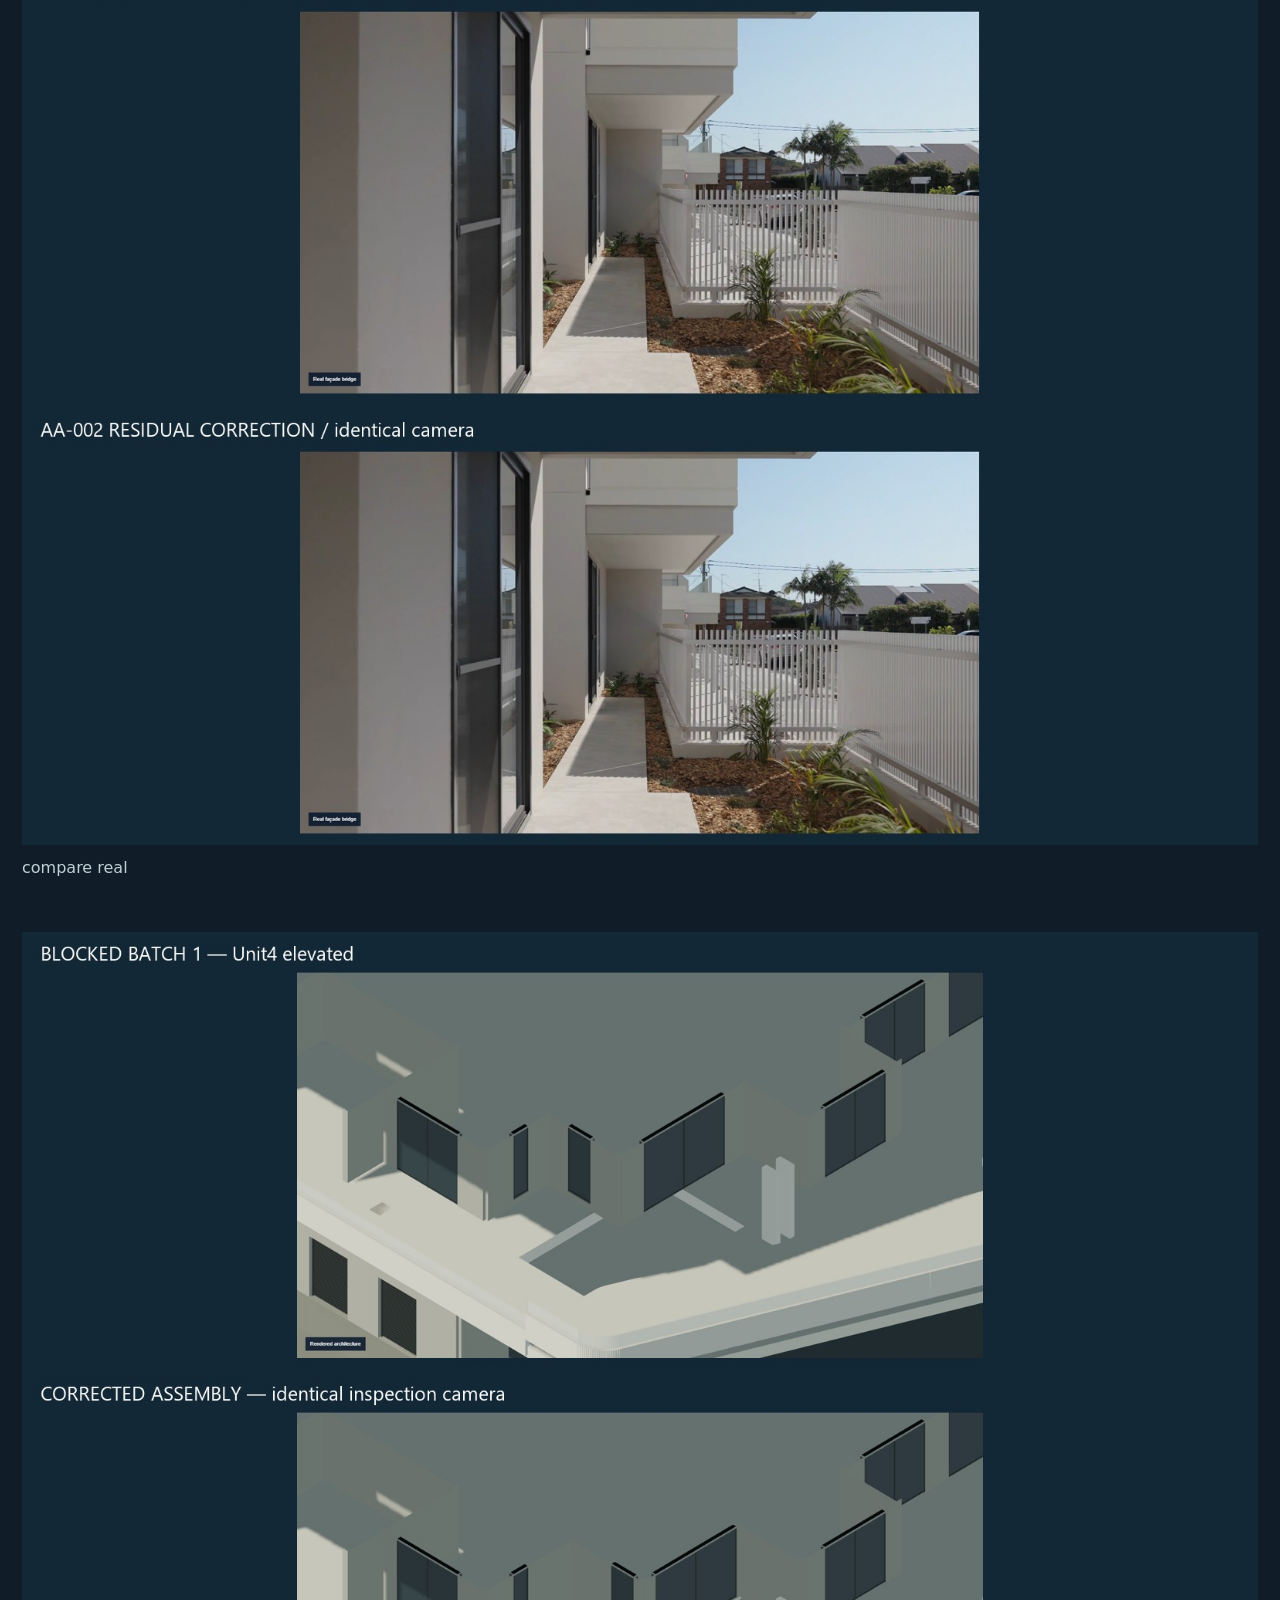
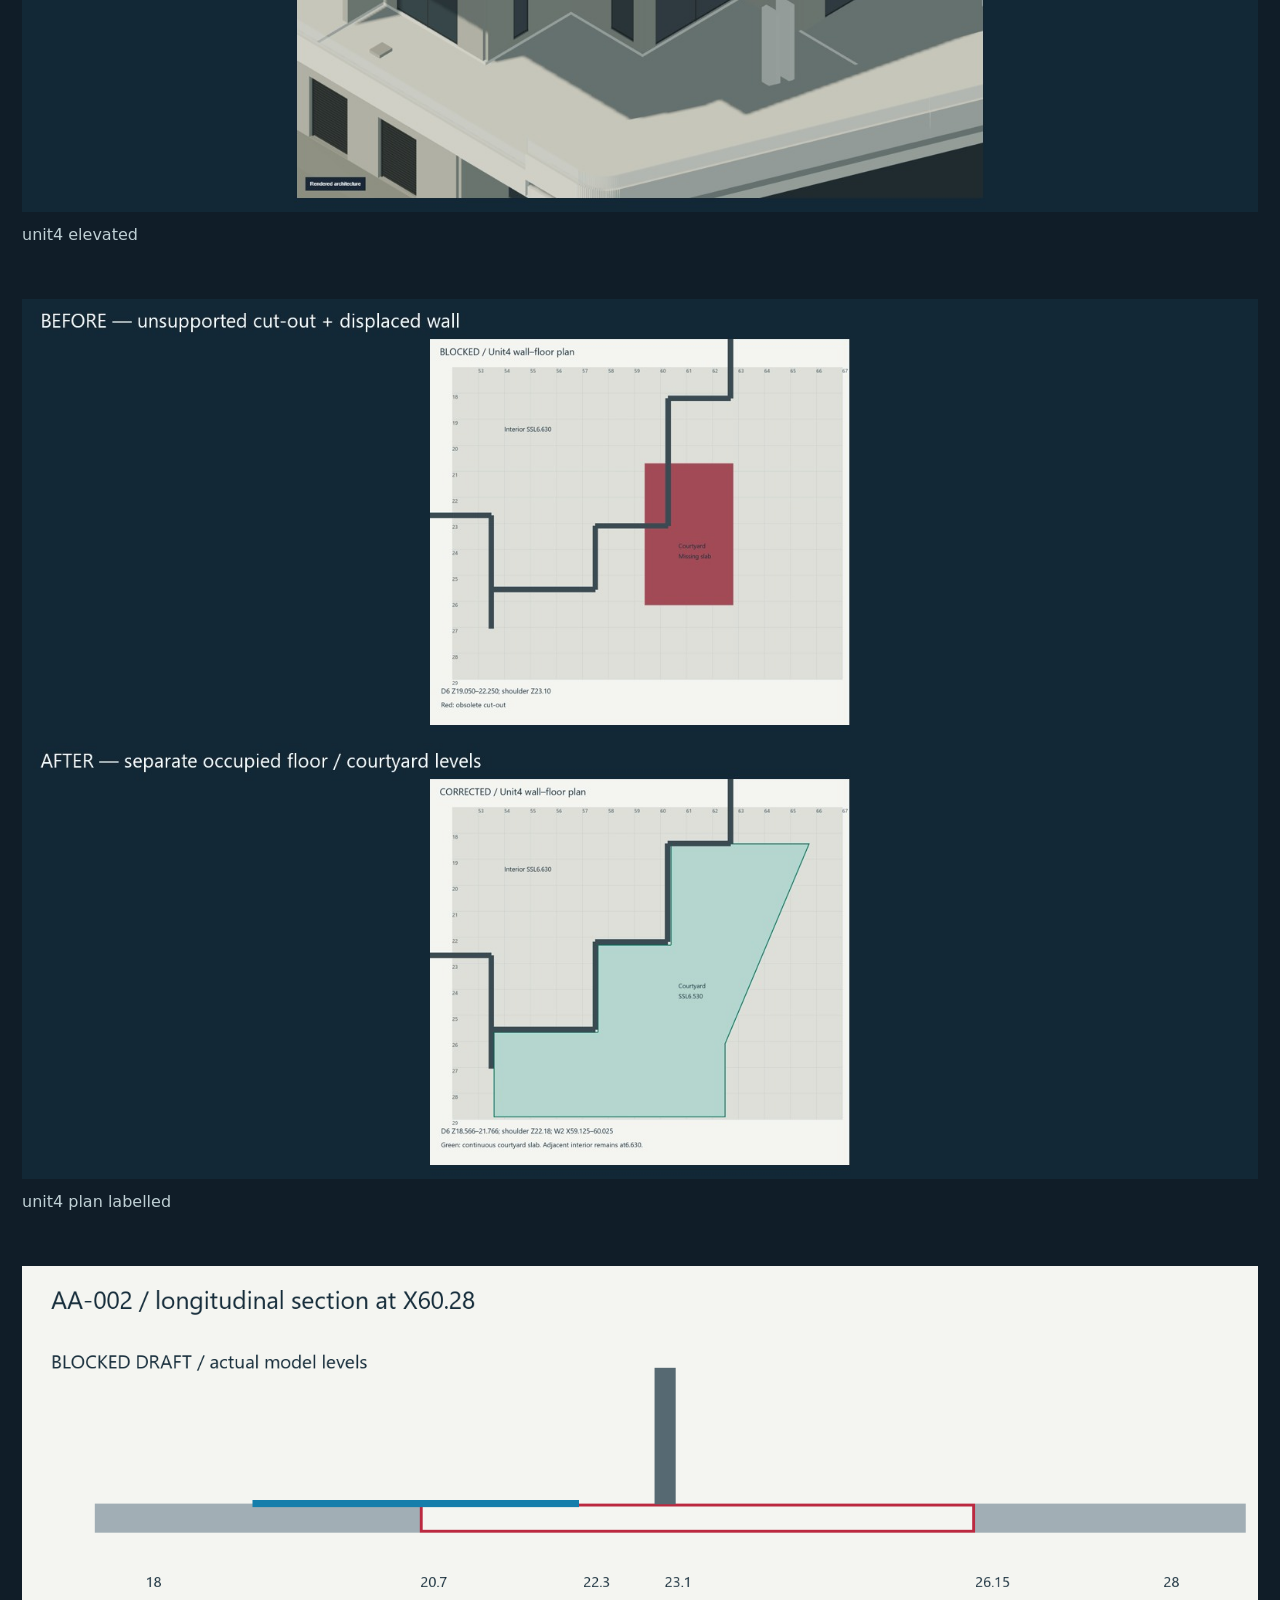
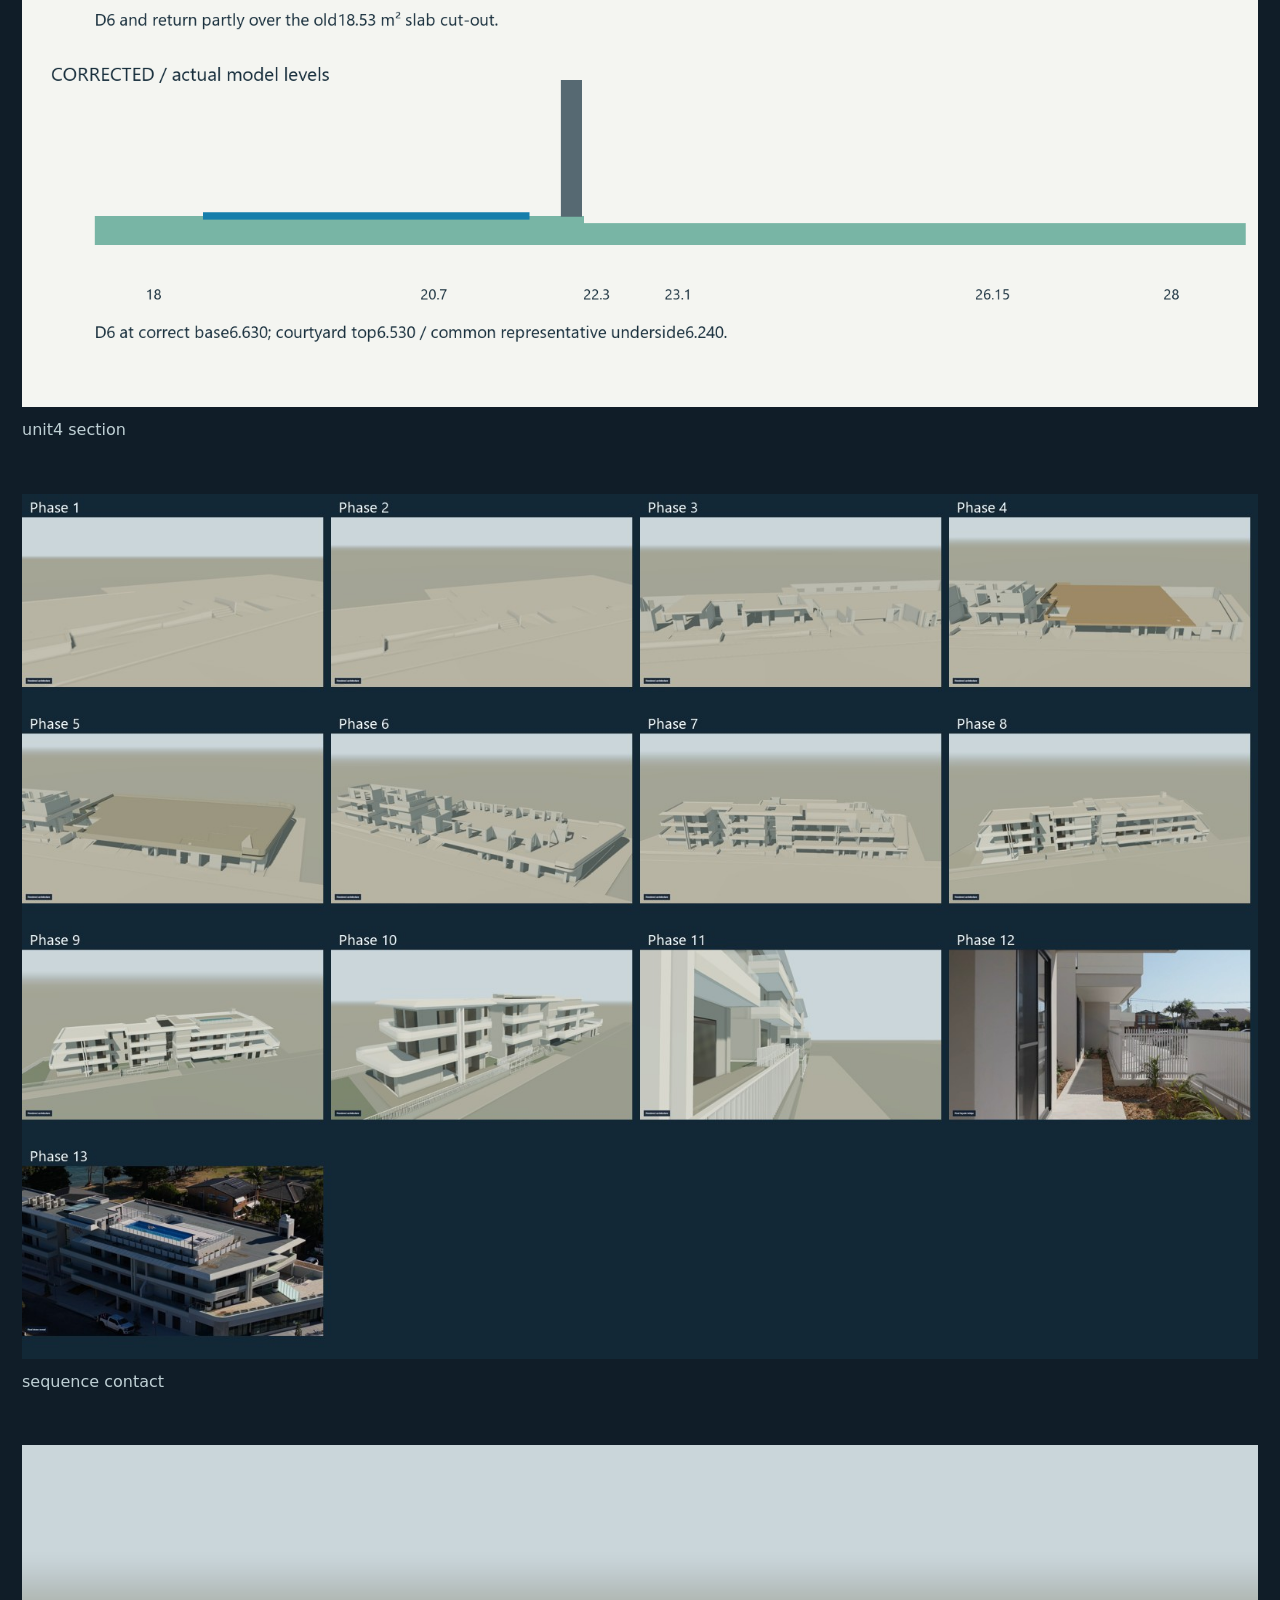
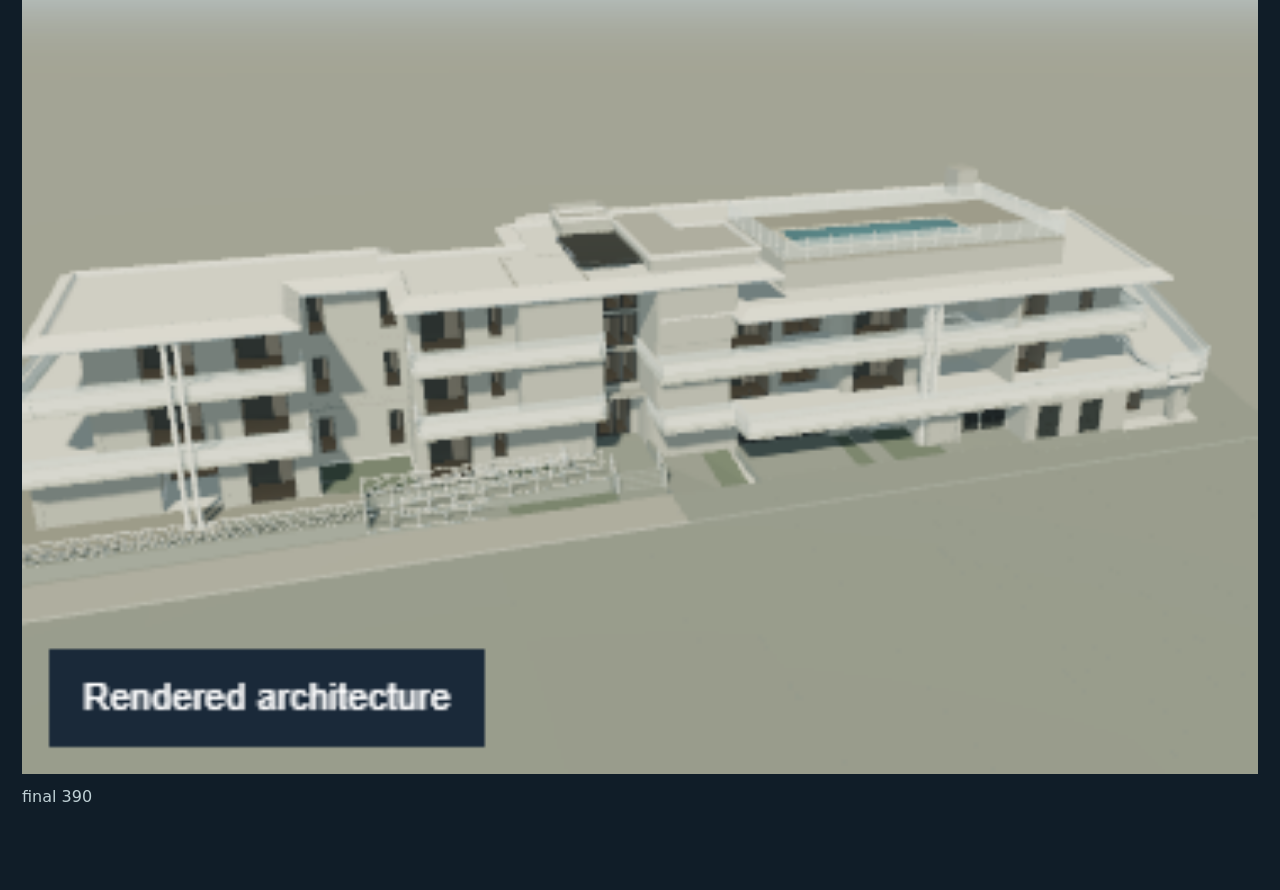
==== commit 2cc5da75: "AA-002 residual: correct upper connection wall termination beside Unit 9 D6; preserve Batch 1 geomet" ====
--- a/review.html
+++ b/review.html
@@ -1 +1 @@
-<!doctype html><html lang="en"><head><meta charset="utf-8"><meta name="robots" content="noindex,nofollow,noarchive"><meta name="viewport" content="width=device-width,initial-scale=1"><title>Anna Athina — Certification Batch 1</title><link rel="icon" href="favicon.svg"><style>body{margin:0;background:#101d28;color:#ebede9;font:16px/1.65 system-ui}main{max-width:1240px;margin:auto;padding:30px 22px}h1{font-size:clamp(28px,4vw,48px);line-height:1.15}a{color:#b7dbea}nav{display:flex;gap:24px;flex-wrap:wrap}video,img{display:block;width:100%;height:auto;background:#172b3a}figure{margin:24px 0 40px}figcaption{color:#bfd0d5;padding:10px 0}</style></head><body><main><p>ANNA ATHINA · CERTIFICATION-BATCH-1-FINAL-SUCCESSOR · 2026-09-27</p><h1>Latest architectural review.</h1><p>Level-specific A/B scheduled openings and rear carpark louvres. Approved Unit4 wall, D6 and stepped courtyard/slab dependency corrected. Four approvable web-model simplifications and one verified aperture-overlap correction await human acceptance. All other certification issues remain outside this batch. The construction journey, protected architecture and cinematic handover are preserved.</p><nav><a href="index.html">Interactive 13-phase review</a><a href="review-sequence.mp4">Full review film</a></nav><p>Temporary public human-review copy. Not the production Raysons website. Source drawings and original site photographs are deliberately excluded.</p><video controls playsinline preload="metadata" poster="comparisons/compare-hero.jpg"></video><figure><a href="comparisons/unit4-elevated.jpg"><img loading="lazy" src="comparisons/unit4-elevated.jpg" alt="unit4 elevated"></a><figcaption>unit4 elevated</figcaption></figure><figure><a href="comparisons/unit4-plan-labelled.jpg"><img loading="lazy" src="comparisons/unit4-plan-labelled.jpg" alt="unit4 plan labelled"></a><figcaption>unit4 plan labelled</figcaption></figure><figure><a href="comparisons/unit4-section.png"><img loading="lazy" src="comparisons/unit4-section.png" alt="unit4 section"></a><figcaption>unit4 section</figcaption></figure><figure><a href="comparisons/compare-A-rear.jpg"><img loading="lazy" src="comparisons/compare-A-rear.jpg" alt="compare A rear"></a><figcaption>compare A rear</figcaption></figure><figure><a href="comparisons/compare-A-front.jpg"><img loading="lazy" src="comparisons/compare-A-front.jpg" alt="compare A front"></a><figcaption>compare A front</figcaption></figure><figure><a href="comparisons/compare-B-rear.jpg"><img loading="lazy" src="comparisons/compare-B-rear.jpg" alt="compare B rear"></a><figcaption>compare B rear</figcaption></figure><figure><a href="comparisons/compare-A-carpark.jpg"><img loading="lazy" src="comparisons/compare-A-carpark.jpg" alt="compare A carpark"></a><figcaption>compare A carpark</figcaption></figure><figure><a href="comparisons/compare-A-rear-oblique.jpg"><img loading="lazy" src="comparisons/compare-A-rear-oblique.jpg" alt="compare A rear oblique"></a><figcaption>compare A rear oblique</figcaption></figure><figure><a href="comparisons/compare-A-front-oblique.jpg"><img loading="lazy" src="comparisons/compare-A-front-oblique.jpg" alt="compare A front oblique"></a><figcaption>compare A front oblique</figcaption></figure><figure><a href="comparisons/compare-B-corner-fragment.jpg"><img loading="lazy" src="comparisons/compare-B-corner-fragment.jpg" alt="compare B corner fragment"></a><figcaption>compare B corner fragment</figcaption></figure><figure><a href="comparisons/compare-A-corner-fragment.jpg"><img loading="lazy" src="comparisons/compare-A-corner-fragment.jpg" alt="compare A corner fragment"></a><figcaption>compare A corner fragment</figcaption></figure><figure><a href="comparisons/compare-A-unit6.jpg"><img loading="lazy" src="comparisons/compare-A-unit6.jpg" alt="compare A unit6"></a><figcaption>compare A unit6</figcaption></figure><figure><a href="comparisons/compare-A-unit11-12.jpg"><img loading="lazy" src="comparisons/compare-A-unit11-12.jpg" alt="compare A unit11 12"></a><figcaption>compare A unit11 12</figcaption></figure><figure><a href="comparisons/compare-hero.jpg"><img loading="lazy" src="comparisons/compare-hero.jpg" alt="compare hero"></a><figcaption>compare hero</figcaption></figure><figure><a href="comparisons/compare-blade.jpg"><img loading="lazy" src="comparisons/compare-blade.jpg" alt="compare blade"></a><figcaption>compare blade</figcaption></figure><figure><a href="comparisons/compare-real.jpg"><img loading="lazy" src="comparisons/compare-real.jpg" alt="compare real"></a><figcaption>compare real</figcaption></figure><figure><a href="comparisons/sequence-contact.jpg"><img loading="lazy" src="comparisons/sequence-contact.jpg" alt="sequence contact"></a><figcaption>sequence contact</figcaption></figure><figure><a href="comparisons/final-390.png"><img loading="lazy" src="comparisons/final-390.png" alt="final 390"></a><figcaption>final 390</figcaption></figure></main><script src="review-player.js"></script></body></html>+<!doctype html><html lang="en"><head><meta charset="utf-8"><meta name="robots" content="noindex,nofollow,noarchive"><meta name="viewport" content="width=device-width,initial-scale=1"><title>Anna Athina — AA-002 residual re-review</title><link rel="icon" href="favicon.svg"><style>body{margin:0;background:#101d28;color:#ebede9;font:16px/1.65 system-ui}main{max-width:1240px;margin:auto;padding:30px 22px}h1{font-size:clamp(28px,4vw,48px);line-height:1.15}a{color:#b7dbea}nav{display:flex;gap:24px;flex-wrap:wrap}video,img{display:block;width:100%;height:auto;background:#172b3a}figure{margin:24px 0 40px}figcaption{color:#bfd0d5;padding:10px 0}</style></head><body><main><p>ANNA ATHINA · AA-002-RESIDUAL-SUCCESSOR · 2026-09-27</p><h1>Latest architectural review.</h1><p>AA-002 residual: the upper connection wall formerly projected across Unit9 D6. Its evidence-supported termination is corrected; all other geometry, including the Unit4 slab/D6/courtyard repair, is preserved. Human re-review is required. The unchanged Unit4 slab-registration evidence follows the new junction diagnostics.</p><nav><a href="index.html">Interactive 13-phase review</a><a href="review-sequence.mp4">Full review film</a></nav><p>Temporary public human-review copy. Not the production Raysons website. Source drawings and original site photographs are deliberately excluded.</p><video controls playsinline preload="metadata" poster="comparisons/compare-hero.jpg"></video><figure><a href="comparisons/compare-A-front.jpg"><img loading="lazy" src="comparisons/compare-A-front.jpg" alt="compare A front"></a><figcaption>compare A front</figcaption></figure><figure><a href="comparisons/compare-junction.jpg"><img loading="lazy" src="comparisons/compare-junction.jpg" alt="compare junction"></a><figcaption>compare junction</figcaption></figure><figure><a href="comparisons/compare-oblique.jpg"><img loading="lazy" src="comparisons/compare-oblique.jpg" alt="compare oblique"></a><figcaption>compare oblique</figcaption></figure><figure><a href="comparisons/compare-plan.jpg"><img loading="lazy" src="comparisons/compare-plan.jpg" alt="compare plan"></a><figcaption>compare plan</figcaption></figure><figure><a href="comparisons/junction-labelled-plan.png"><img loading="lazy" src="comparisons/junction-labelled-plan.png" alt="junction labelled plan"></a><figcaption>junction labelled plan</figcaption></figure><figure><a href="comparisons/compare-hero.jpg"><img loading="lazy" src="comparisons/compare-hero.jpg" alt="compare hero"></a><figcaption>compare hero</figcaption></figure><figure><a href="comparisons/compare-blade.jpg"><img loading="lazy" src="comparisons/compare-blade.jpg" alt="compare blade"></a><figcaption>compare blade</figcaption></figure><figure><a href="comparisons/compare-real.jpg"><img loading="lazy" src="comparisons/compare-real.jpg" alt="compare real"></a><figcaption>compare real</figcaption></figure><figure><a href="comparisons/unit4-elevated.jpg"><img loading="lazy" src="comparisons/unit4-elevated.jpg" alt="unit4 elevated"></a><figcaption>unit4 elevated</figcaption></figure><figure><a href="comparisons/unit4-plan-labelled.jpg"><img loading="lazy" src="comparisons/unit4-plan-labelled.jpg" alt="unit4 plan labelled"></a><figcaption>unit4 plan labelled</figcaption></figure><figure><a href="comparisons/unit4-section.png"><img loading="lazy" src="comparisons/unit4-section.png" alt="unit4 section"></a><figcaption>unit4 section</figcaption></figure><figure><a href="comparisons/sequence-contact.jpg"><img loading="lazy" src="comparisons/sequence-contact.jpg" alt="sequence contact"></a><figcaption>sequence contact</figcaption></figure><figure><a href="comparisons/final-390.png"><img loading="lazy" src="comparisons/final-390.png" alt="final 390"></a><figcaption>final 390</figcaption></figure></main><script src="review-player.js"></script></body></html>
